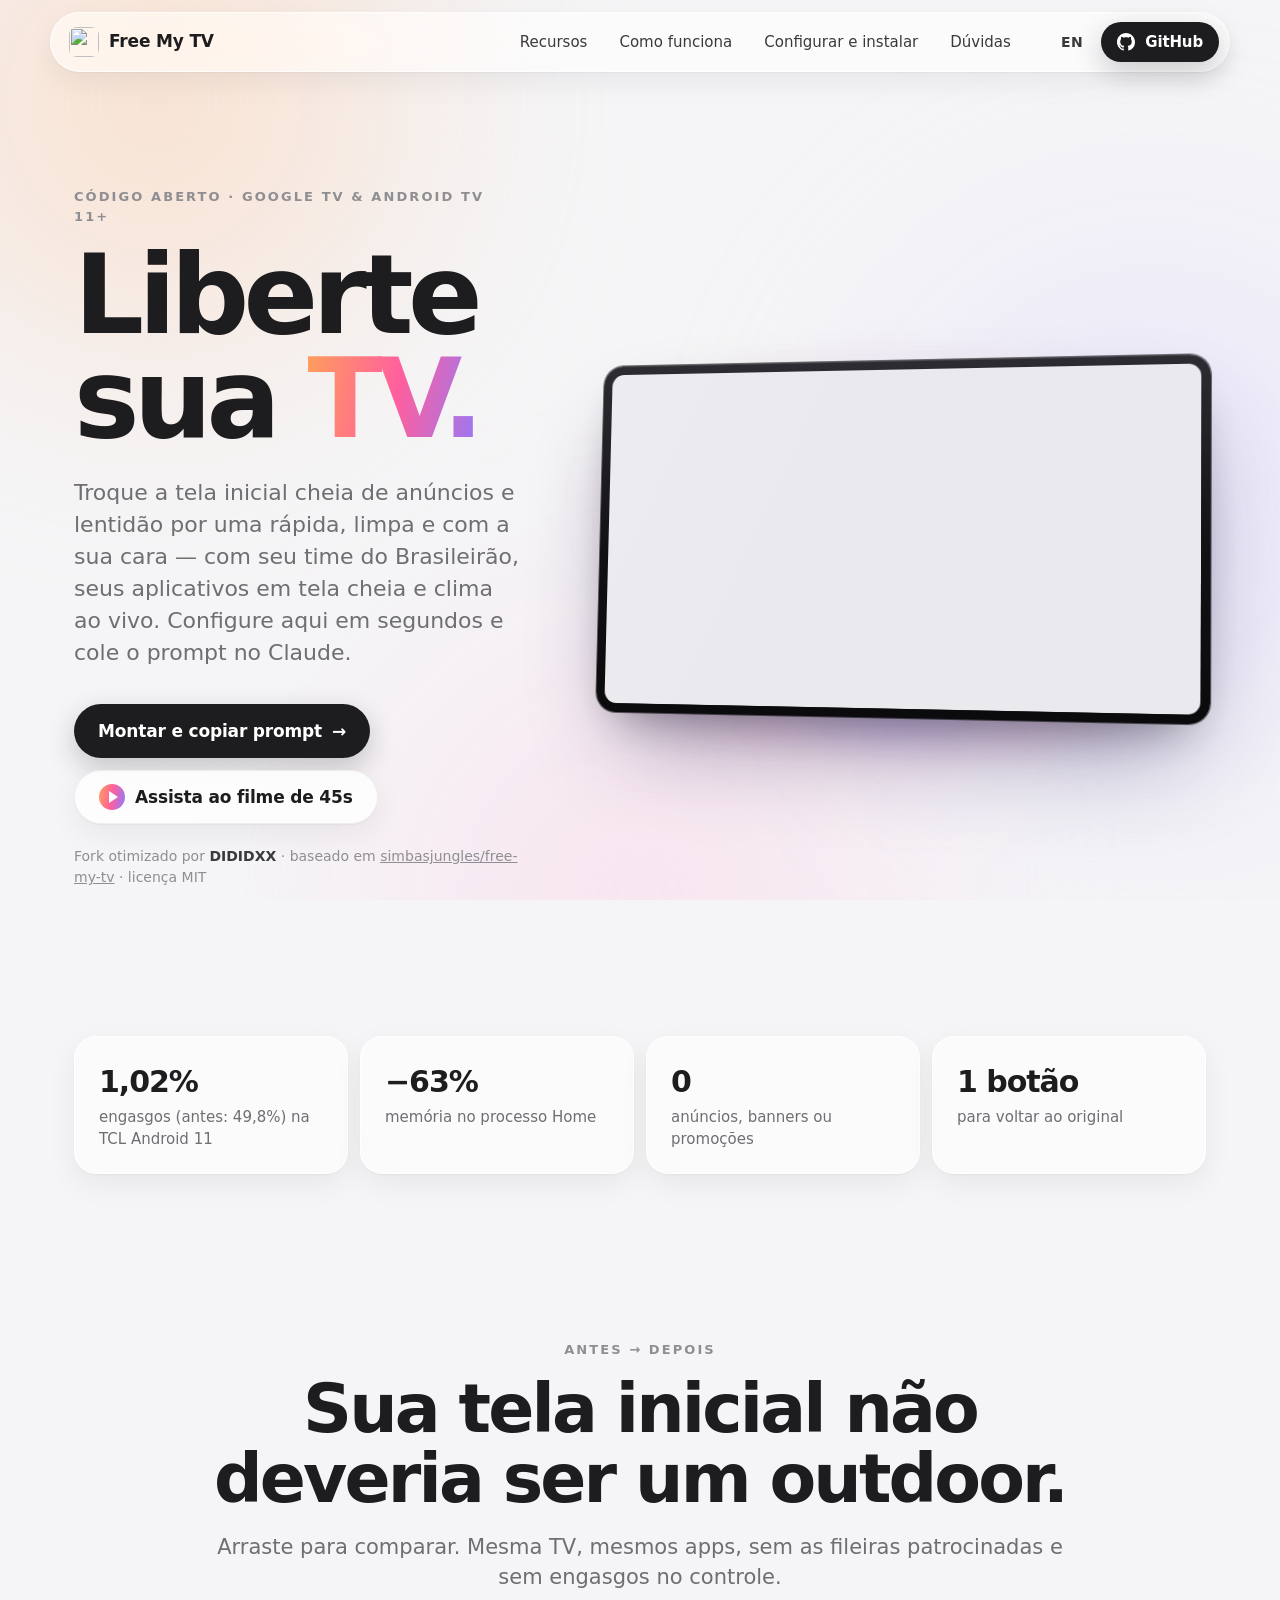
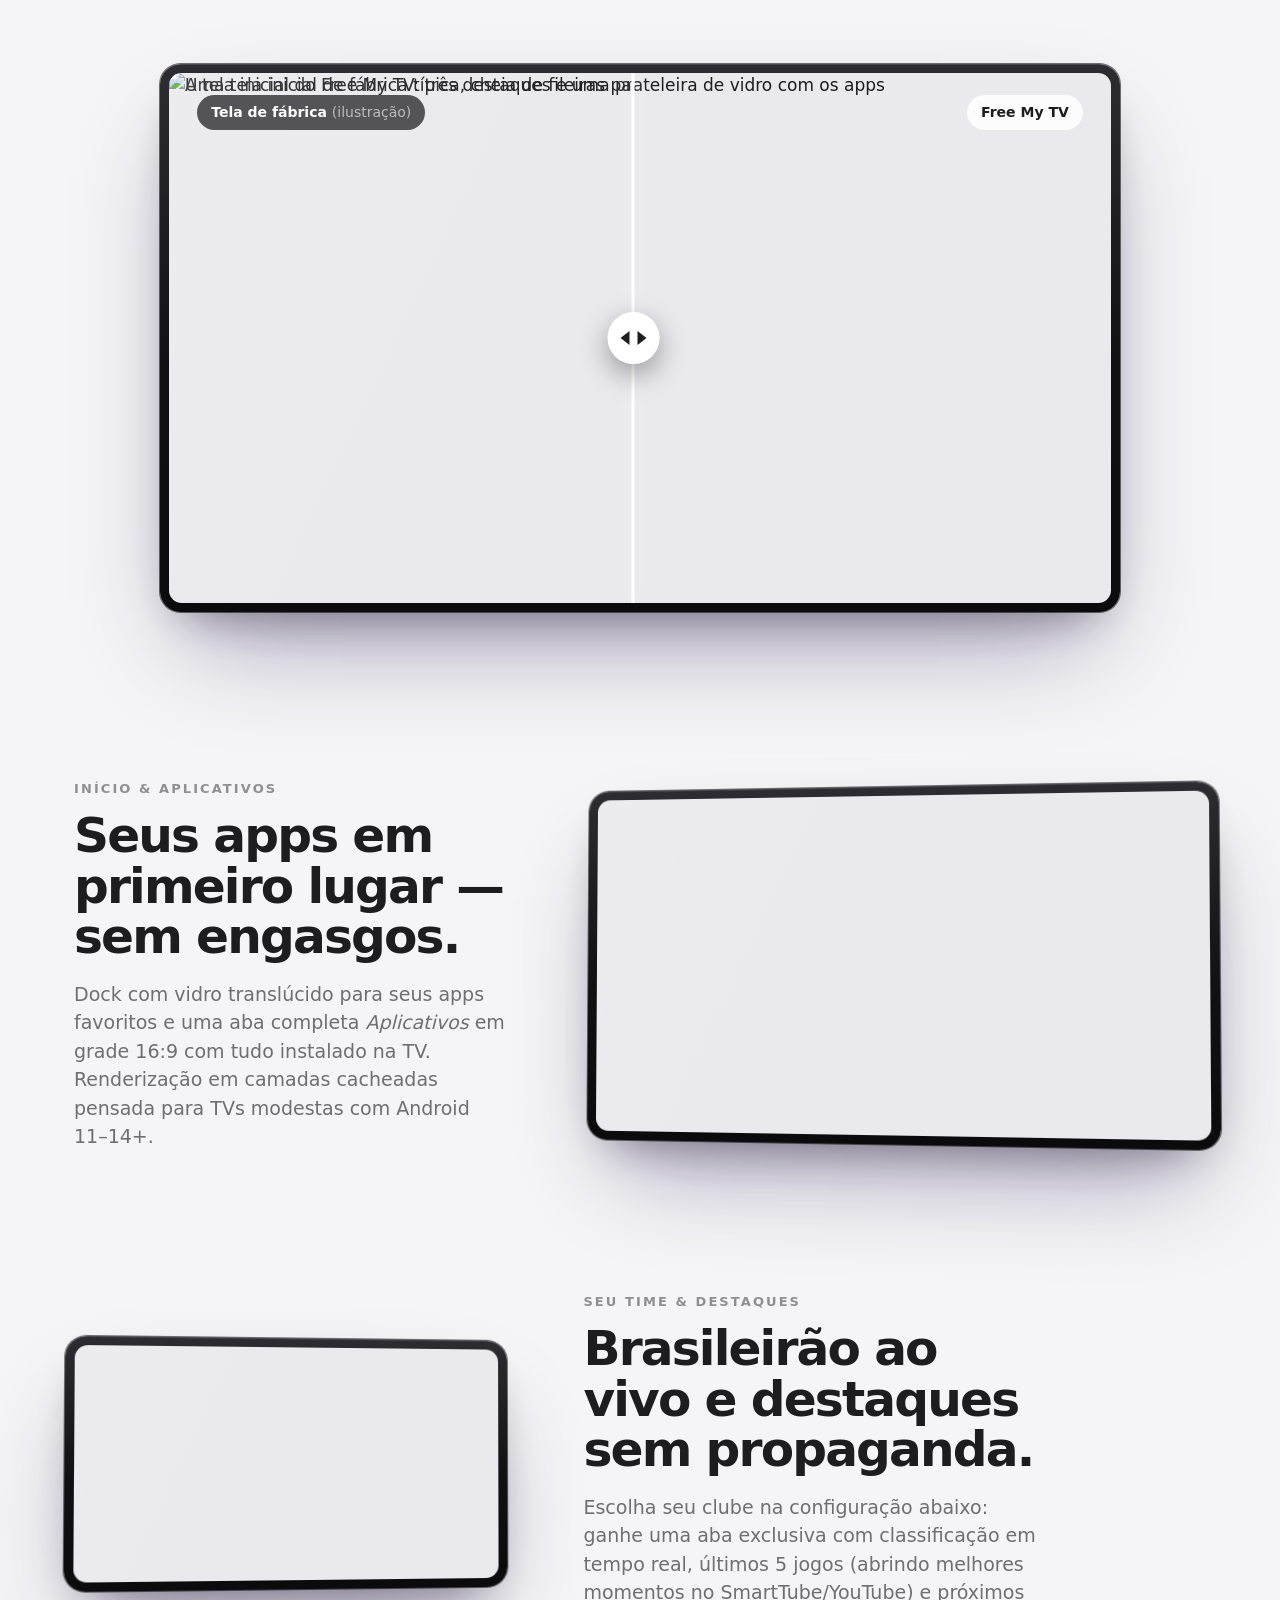
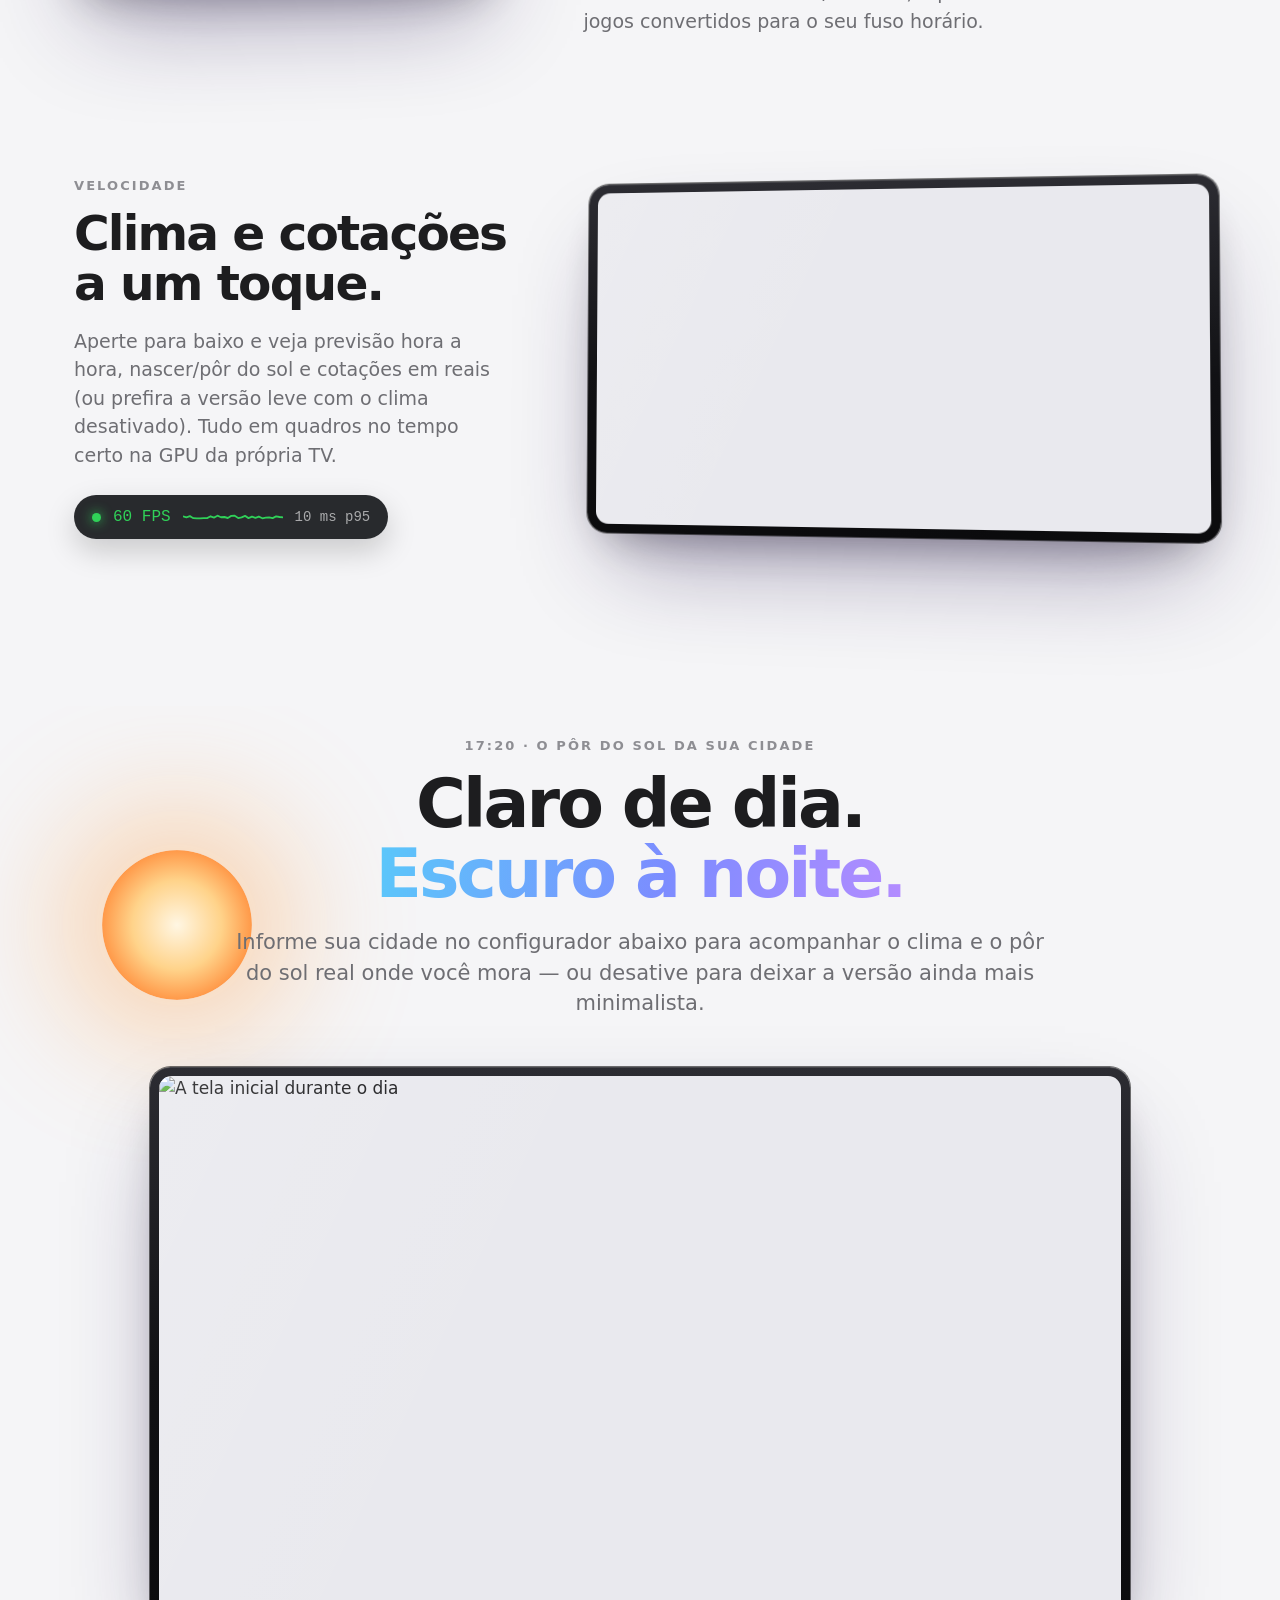
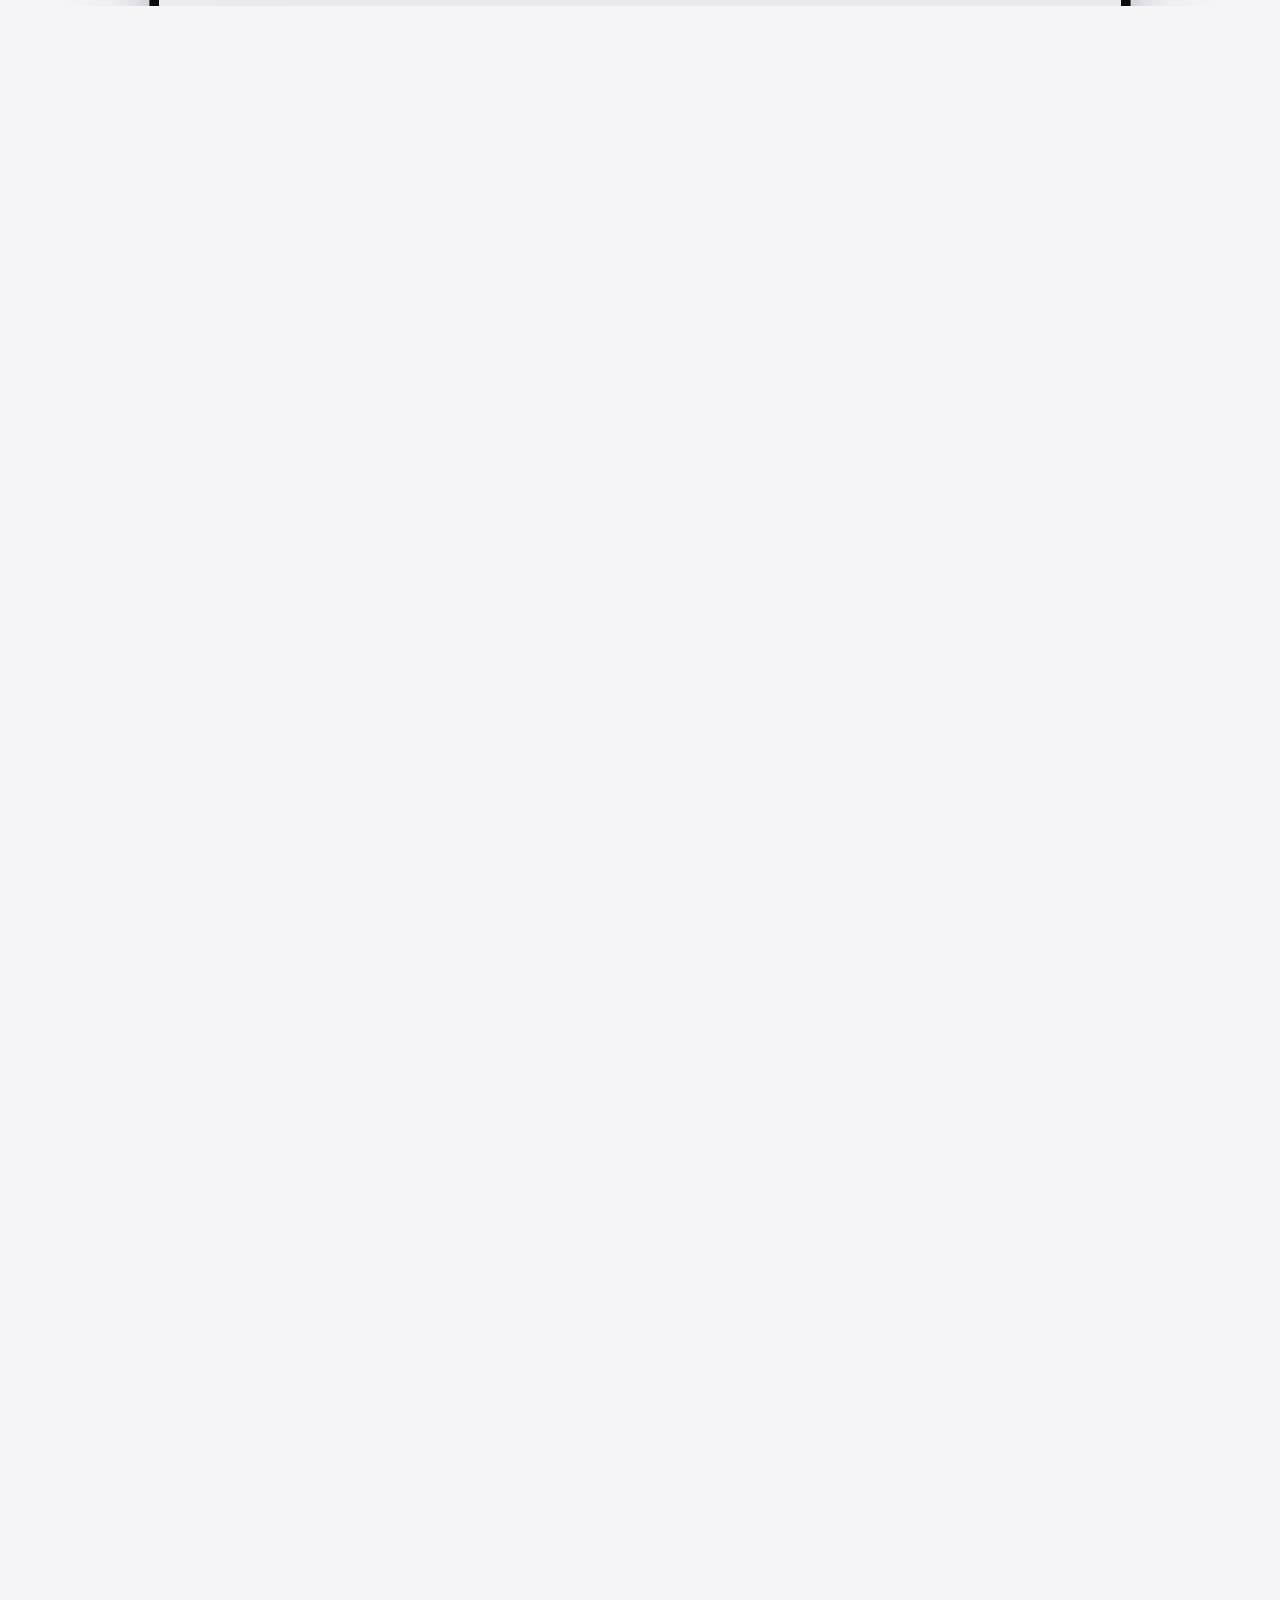
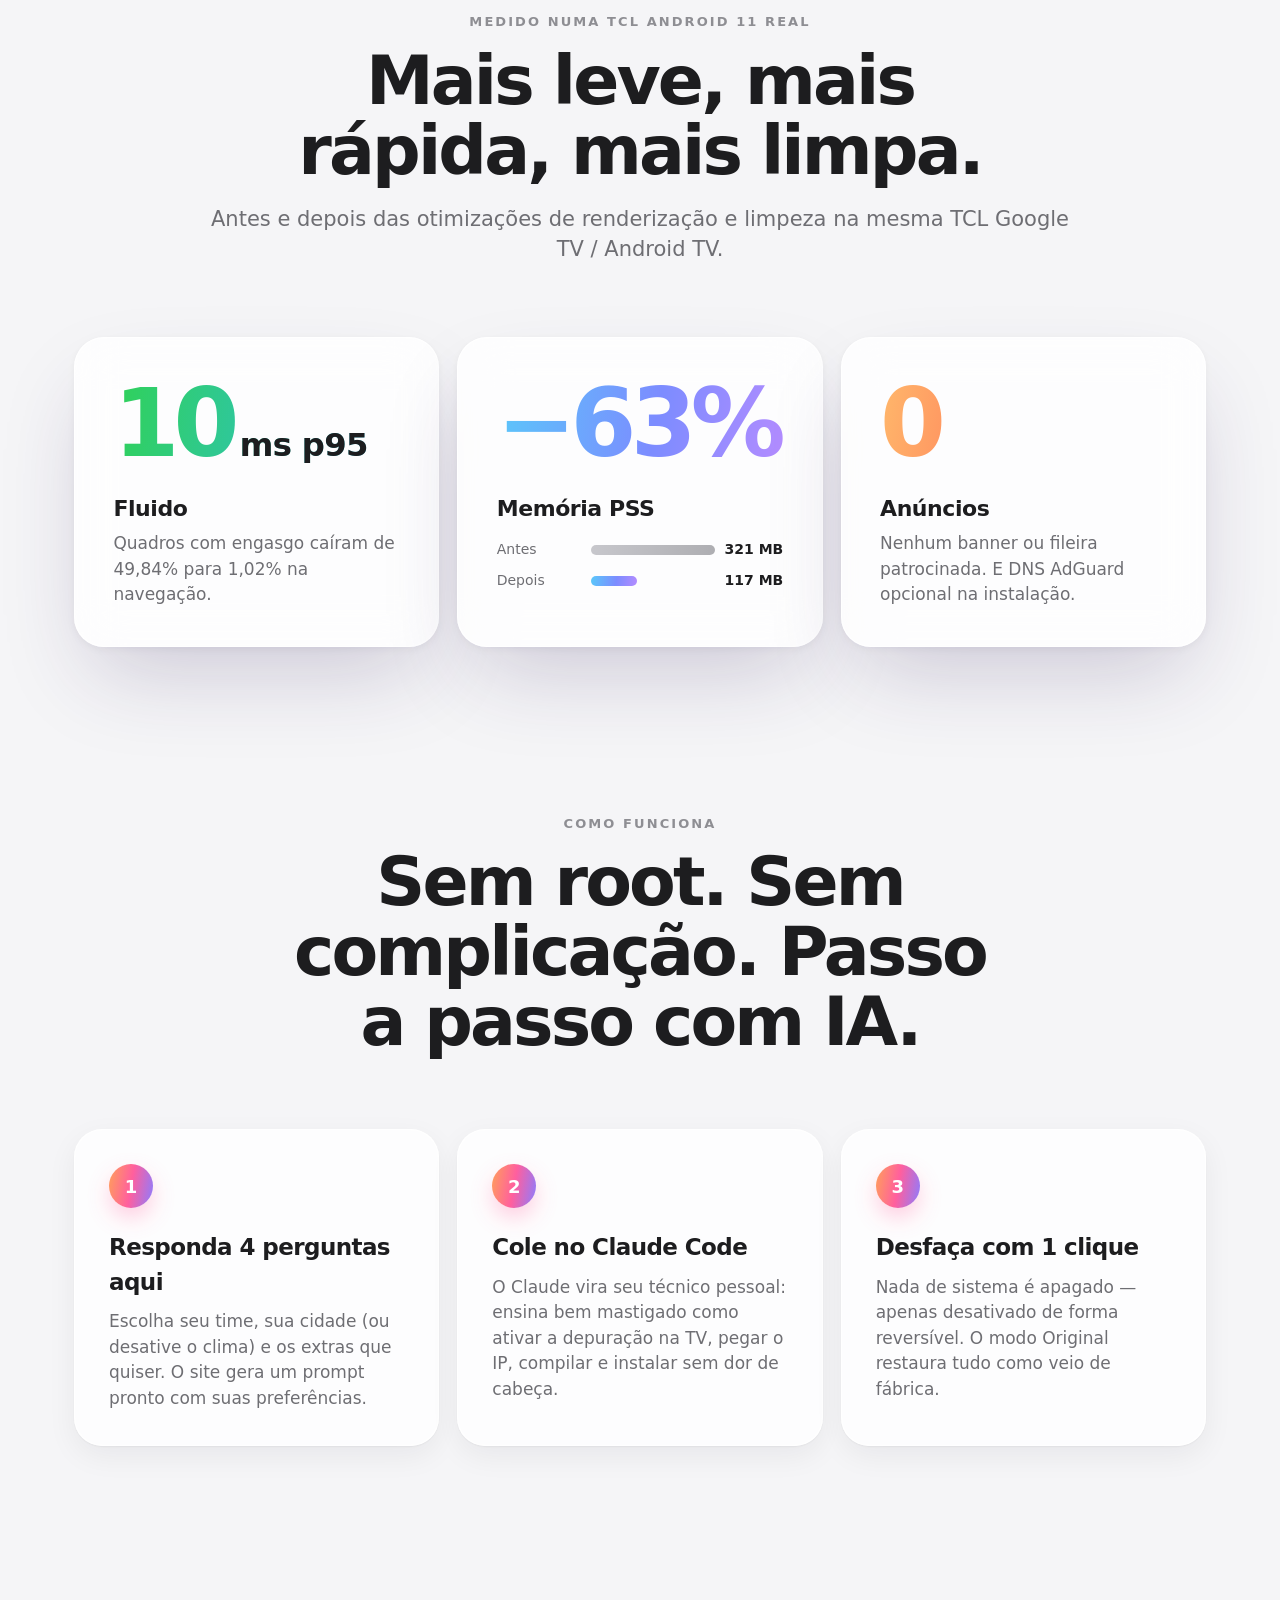
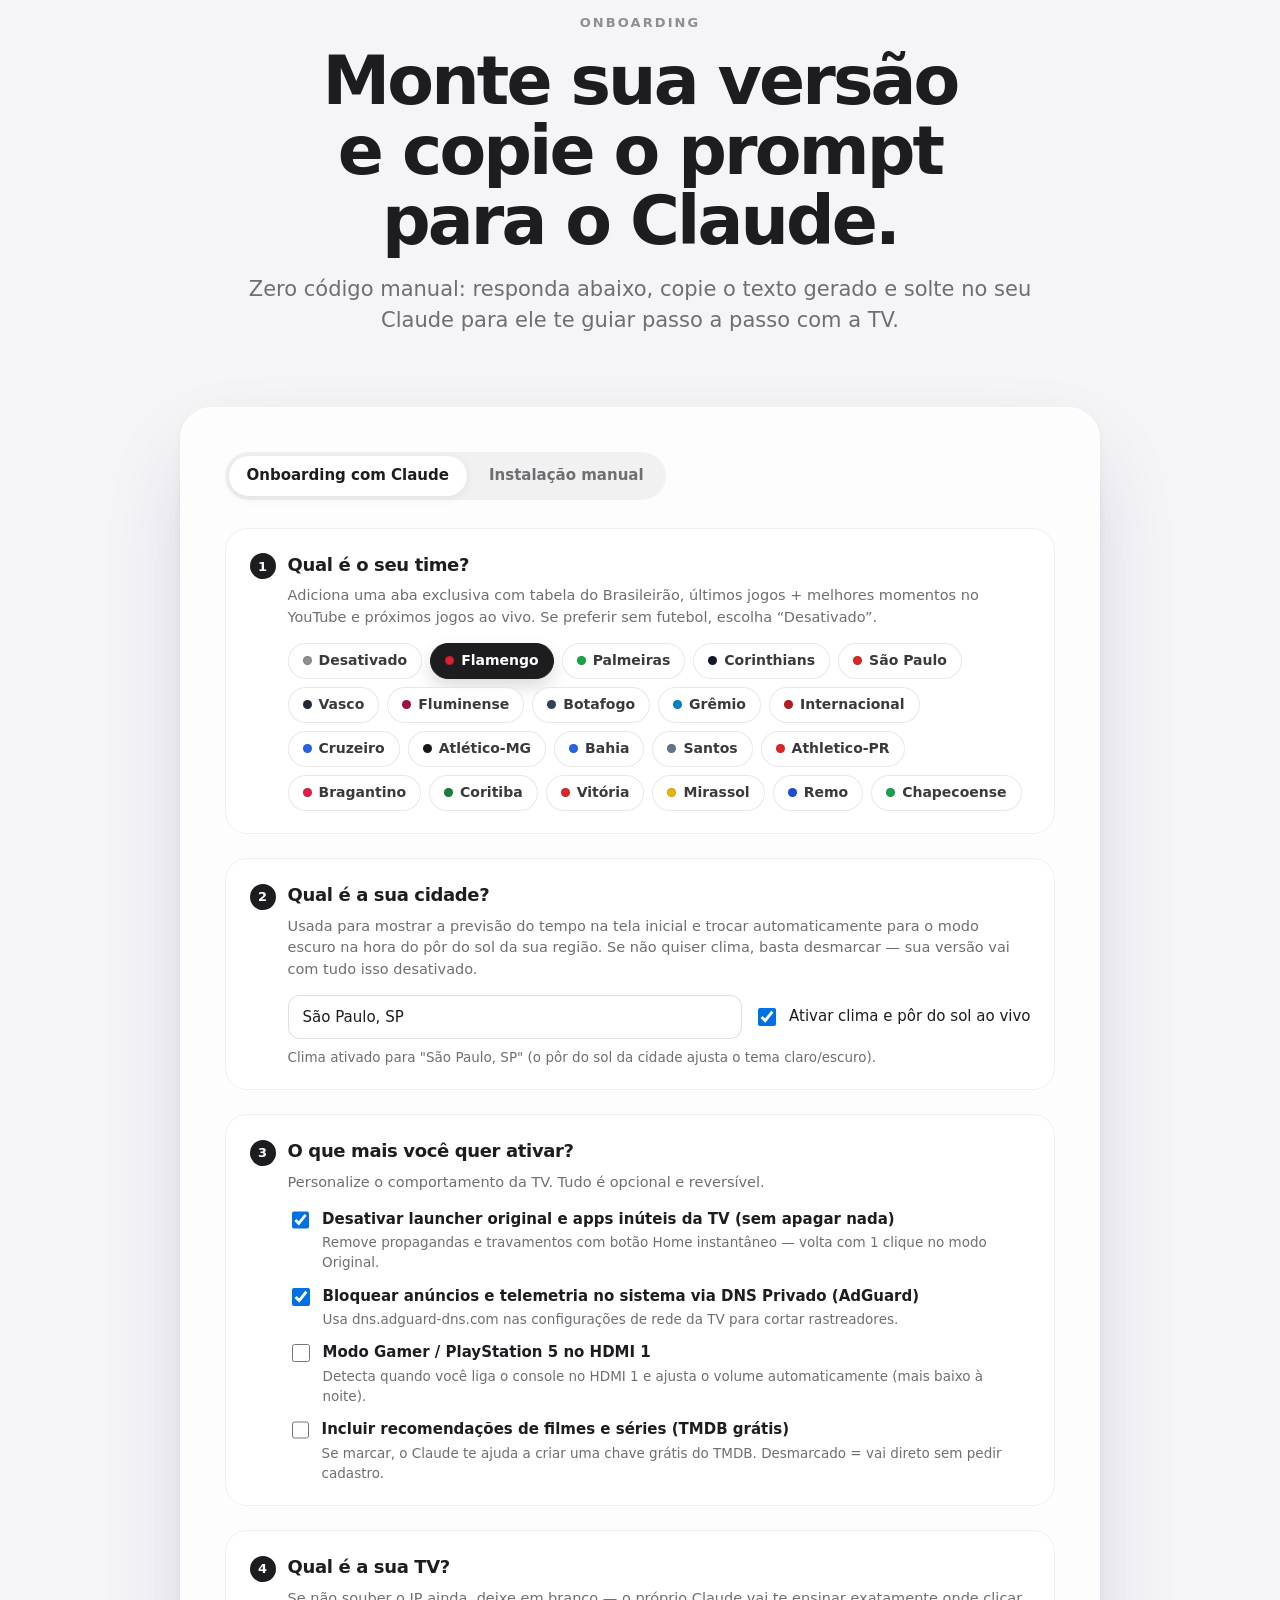
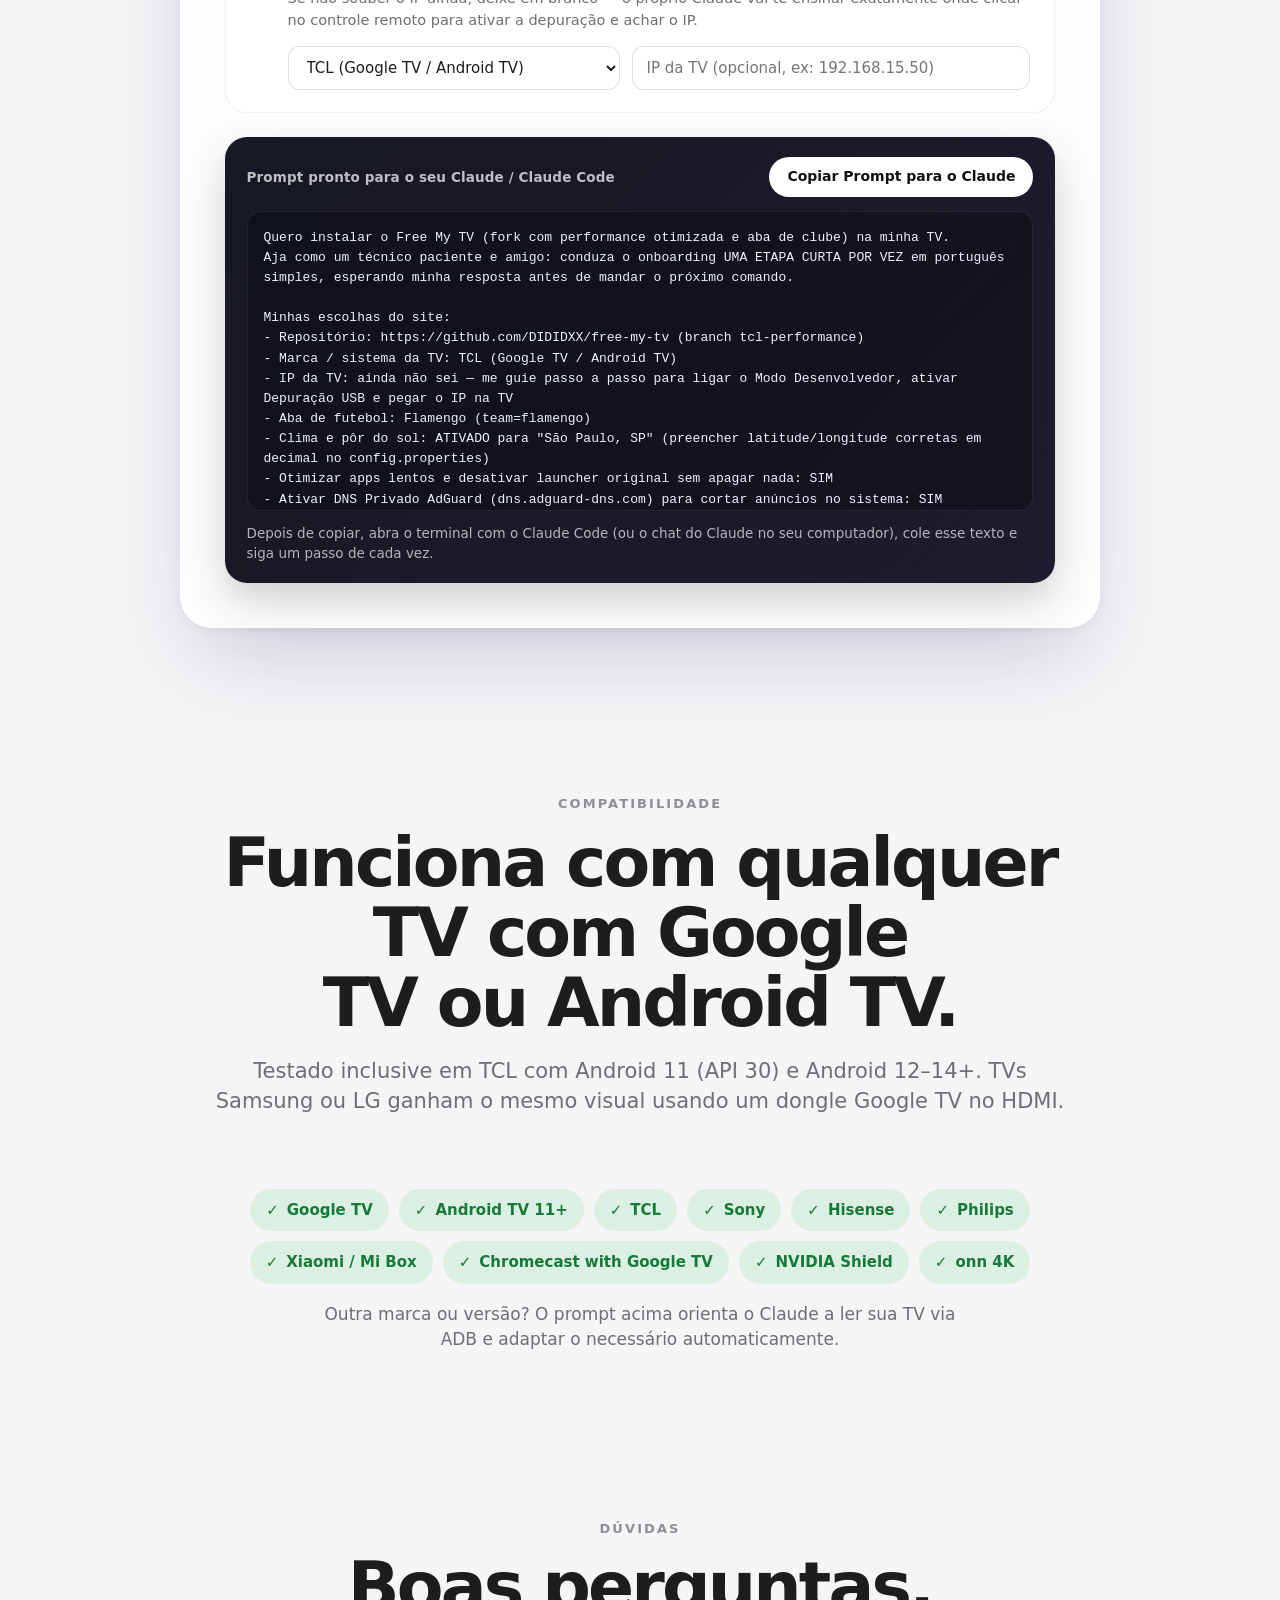
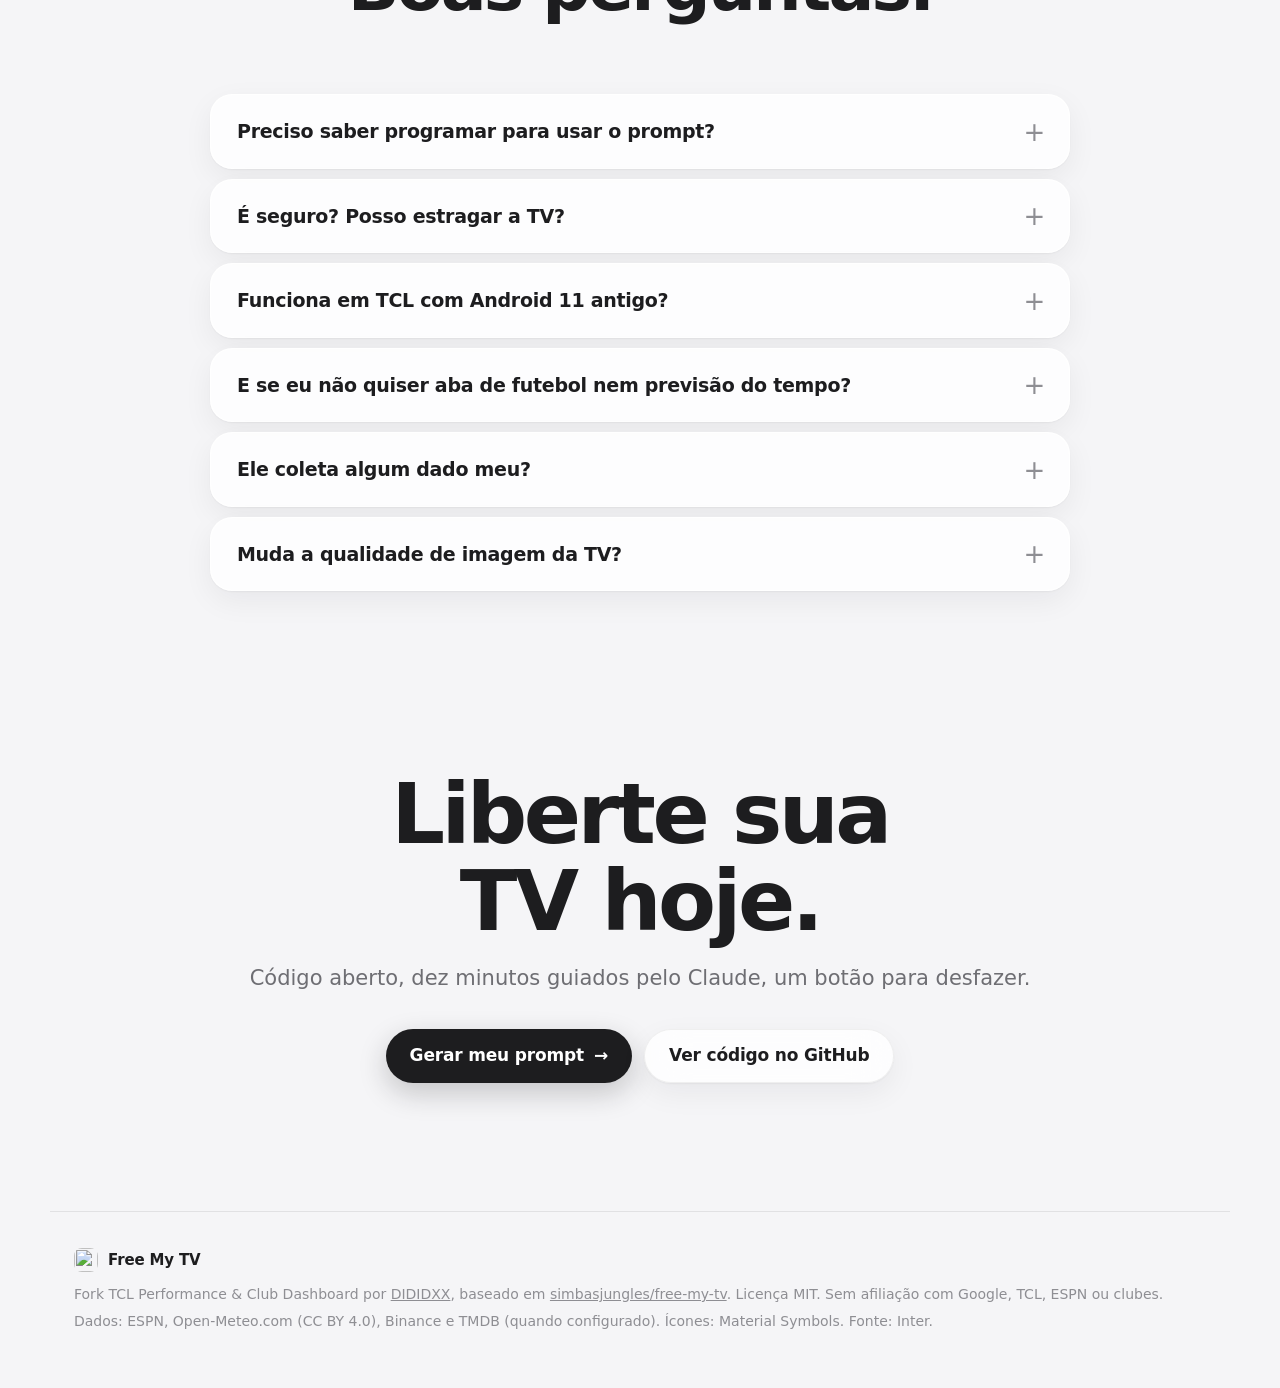
==== docs/pt/index.html @ 4348b733 "Fix sports schedule sync, generalize team & weather config, and add onboarding site + Pages workflow" ====
<!doctype html>
<html lang="pt-BR">
<head>
  <meta charset="utf-8">
  <meta name="viewport" content="width=device-width, initial-scale=1, viewport-fit=cover">
  <script>
    // Portuguese page: back to English only if the visitor picked it with the PT/EN switch.
    (function () {
      var lang;
      try { lang = localStorage.getItem("lang"); } catch (e) {}
      if (lang === "en") location.replace("../" + location.search + location.hash);
    })();
  </script>
  <title>Free My TV — uma tela inicial rápida e sem anúncios para sua Google TV</title>
  <meta name="description" content="Tela inicial de código aberto para Google TV e Android TV (Android 11–14+). Sem anúncios, a 60 fps, com aba do seu time, todos os apps e visual que acompanha o pôr do sol. Configure no site e deixe o Claude instalar passo a passo.">
  <link rel="canonical" href="https://dididxx.github.io/free-my-tv/pt/">
  <link rel="alternate" hreflang="en" href="https://dididxx.github.io/free-my-tv/">
  <link rel="alternate" hreflang="pt-BR" href="https://dididxx.github.io/free-my-tv/pt/">
  <link rel="alternate" hreflang="x-default" href="https://dididxx.github.io/free-my-tv/">
  <meta name="theme-color" content="#F5F5F7">
  <meta property="og:type" content="website">
  <meta property="og:locale" content="pt_BR">
  <meta property="og:locale:alternate" content="en_US">
  <meta property="og:url" content="https://dididxx.github.io/free-my-tv/pt/">
  <meta property="og:title" content="Free My TV">
  <meta property="og:description" content="Configure sua TV no site, copie o prompt pronto e deixe o Claude guiar a instalação passo a passo.">
  <meta property="og:image" content="https://dididxx.github.io/free-my-tv/assets/og-pt.jpg">
  <meta property="og:image:width" content="1200">
  <meta property="og:image:height" content="630">
  <meta name="twitter:card" content="summary_large_image">
  <meta name="twitter:title" content="Free My TV">
  <meta name="twitter:description" content="Tela inicial rápida e sem anúncios para Google TV e Android TV. Código aberto.">
  <meta name="twitter:image" content="https://dididxx.github.io/free-my-tv/assets/og-pt.jpg">
  <link rel="icon" type="image/png" href="../assets/favicon-64.png">
  <link rel="apple-touch-icon" href="../assets/apple-touch-icon.png">
  <link rel="preload" href="../assets/fonts/InterVariable.ttf" as="font" type="font/ttf" crossorigin>
  <link rel="stylesheet" href="../styles.css">
</head>
<body>
  <div class="sky" aria-hidden="true"><span class="blob b1"></span><span class="blob b2"></span><span class="blob b3"></span></div>

  <header class="nav" id="nav">
    <a class="brand" href="#top" aria-label="Free My TV, voltar ao topo">
      <img src="../assets/icon-512.png" alt="" width="30" height="30">
      <span>Free My TV</span>
    </a>
    <nav class="links" aria-label="Seções">
      <a href="#features">Recursos</a>
      <a href="#how">Como funciona</a>
      <a href="#install">Configurar e instalar</a>
      <a href="#faq">Dúvidas</a>
    </nav>
    <div class="nav-end">
      <a class="lang" href="../" hreflang="en" lang="en" data-lang="en" aria-label="Read in English">EN</a>
      <a class="btn btn-dark btn-sm" href="https://github.com/DIDIDXX/free-my-tv" rel="noopener">
      <svg class="gh" viewBox="0 0 16 16" aria-hidden="true"><path d="M8 0C3.58 0 0 3.58 0 8c0 3.54 2.29 6.53 5.47 7.59.4.07.55-.17.55-.38 0-.19-.01-.82-.01-1.49-2.01.37-2.53-.49-2.69-.94-.09-.23-.48-.94-.82-1.13-.28-.15-.68-.52-.01-.53.63-.01 1.08.58 1.23.82.72 1.21 1.87.87 2.33.66.07-.52.28-.87.51-1.07-1.78-.2-3.64-.89-3.64-3.95 0-.87.31-1.59.82-2.15-.08-.2-.36-1.02.08-2.12 0 0 .67-.21 2.2.82.64-.18 1.32-.27 2-.27.68 0 1.36.09 2 .27 1.53-1.04 2.2-.82 2.2-.82.44 1.1.16 1.92.08 2.12.51.56.82 1.27.82 2.15 0 3.07-1.87 3.75-3.65 3.95.29.25.54.73.54 1.48 0 1.07-.01 1.93-.01 2.2 0 .21.15.46.55.38A8.013 8.013 0 0016 8c0-4.42-3.58-8-8-8z"/></svg>
      <span>GitHub</span>
      </a>
    </div>
  </header>

  <main id="top">
    <!-- Hero -->
    <section class="hero">
      <div class="hero-copy">
        <p class="kicker" data-reveal>Código aberto · Google TV &amp; Android TV 11+</p>
        <h1 data-reveal>Liberte sua <span class="grad">TV.</span></h1>
        <p class="lede" data-reveal>Troque a tela inicial cheia de anúncios e lentidão por uma rápida, limpa e com a sua cara — com seu time do Brasileirão, seus aplicativos em tela cheia e clima ao vivo. Configure aqui em segundos e cole o prompt no Claude.</p>
        <div class="cta" data-reveal>
          <a class="btn btn-dark" href="#install">Montar e copiar prompt <span aria-hidden="true">→</span></a>
          <button class="btn btn-glass" type="button" data-film><span class="play" aria-hidden="true"></span>Assista ao filme de 45s</button>
        </div>
        <p class="built" data-reveal>Fork otimizado por <b>DIDIDXX</b> · baseado em <a href="https://github.com/simbasjungles/free-my-tv" rel="noopener">simbasjungles/free-my-tv</a> · licença MIT</p>
      </div>
      <div class="hero-stage" data-reveal>
        <div class="tv tilt" id="heroTv">
          <div class="screen">
            <video data-src="../assets/nav.mp4" poster="../assets/nav-poster.webp" muted loop playsinline preload="none" aria-label="A tela inicial do Free My TV, passando pelos apps"></video>
          </div>
        </div>
        <div class="floor" aria-hidden="true"></div>
      </div>
      <ul class="stats" data-reveal>
        <li><b>1,02%</b><span>engasgos (antes: 49,8%) na TCL Android 11</span></li>
        <li><b>−63%</b><span>memória no processo Home</span></li>
        <li><b>0</b><span>anúncios, banners ou promoções</span></li>
        <li><b>1 botão</b><span>para voltar ao original</span></li>
      </ul>
    </section>

    <!-- Before / after -->
    <section class="section compare" id="compare">
      <div class="head" data-reveal>
        <p class="kicker">Antes → depois</p>
        <h2>Sua tela inicial não deveria ser um outdoor.</h2>
        <p class="sub">Arraste para comparar. Mesma TV, mesmos apps, sem as fileiras patrocinadas e sem engasgos no controle.</p>
      </div>
      <div class="tv ba" id="ba" data-reveal tabindex="0" role="slider" aria-label="Compare a tela inicial de fábrica com o Free My TV" aria-valuemin="0" aria-valuemax="100" aria-valuenow="50">
        <div class="screen">
          <img class="after" src="../assets/home-day.webp" alt="A tela inicial do Free My TV: três destaques e uma prateleira de vidro com os apps" loading="lazy">
          <div class="before-wrap"><img class="before" src="../assets/before.webp" alt="Uma tela inicial de fábrica típica, cheia de fileiras patrocinadas (ilustração)" loading="lazy"></div>
          <span class="tag tag-l">Tela de fábrica <em>(ilustração)</em></span>
          <span class="tag tag-r">Free My TV</span>
          <div class="handle" aria-hidden="true"><span></span></div>
        </div>
      </div>
    </section>

    <!-- Features -->
    <section class="section features" id="features">
      <article class="feature" data-reveal>
        <div class="copy">
          <p class="kicker">Início &amp; Aplicativos</p>
          <h3>Seus apps em primeiro lugar — sem engasgos.</h3>
          <p>Dock com vidro translúcido para seus apps favoritos e uma aba completa <em>Aplicativos</em> em grade 16:9 com tudo instalado na TV. Renderização em camadas cacheadas pensada para TVs modestas com Android 11–14+.</p>
        </div>
        <div class="tv"><div class="screen"><video data-src="../assets/nav.mp4" poster="../assets/nav-poster.webp" muted loop playsinline preload="none" aria-label="Navegando pela prateleira de apps"></video></div></div>
      </article>

      <article class="feature flip" data-reveal>
        <div class="copy">
          <p class="kicker">Seu Time &amp; Destaques</p>
          <h3>Brasileirão ao vivo e destaques sem propaganda.</h3>
          <p>Escolha seu clube na configuração abaixo: ganhe uma aba exclusiva com classificação em tempo real, últimos 5 jogos (abrindo melhores momentos no SmartTube/YouTube) e próximos jogos convertidos para o seu fuso horário.</p>
        </div>
        <div class="tv"><div class="screen"><video data-src="../assets/tabs.mp4" poster="../assets/tabs-poster.webp" muted loop playsinline preload="none" aria-label="Trocando entre as abas da tela inicial"></video></div></div>
      </article>

      <article class="feature" data-reveal>
        <div class="copy">
          <p class="kicker">Velocidade</p>
          <h3>Clima e cotações a um toque.</h3>
          <p>Aperte para baixo e veja previsão hora a hora, nascer/pôr do sol e cotações em reais (ou prefira a versão leve com o clima desativado). Tudo em quadros no tempo certo na GPU da própria TV.</p>
          <div class="hud" aria-hidden="true"><i></i><b>60 FPS</b><svg viewBox="0 0 120 24" preserveAspectRatio="none"><polyline id="spark" fill="none" points=""/></svg><span>10 ms p95</span></div>
        </div>
        <div class="tv"><div class="screen"><video data-src="../assets/drawer.mp4" poster="../assets/drawer-poster.webp" muted loop playsinline preload="none" aria-label="A gaveta com o clima e as cotações de cripto abrindo"></video></div></div>
      </article>
    </section>

    <!-- Sunset: scroll to go from day to night -->
    <section class="sunset" id="sunset" aria-label="Claro de dia, escuro à noite">
      <div class="sticky">
        <div class="stars" aria-hidden="true"></div>
        <div class="sun" aria-hidden="true"></div>
        <div class="moon" aria-hidden="true"></div>
        <div class="head">
          <p class="kicker"><span class="clock" id="sunClock">17:20</span> · o pôr do sol da sua cidade</p>
          <h2><span class="w-day">Claro de dia.</span> <span class="w-night">Escuro à noite.</span></h2>
          <p class="sub">Informe sua cidade no configurador abaixo para acompanhar o clima e o pôr do sol real onde você mora — ou desative para deixar a versão ainda mais minimalista.</p>
        </div>
        <div class="tv"><div class="screen">
          <img src="../assets/day.webp" alt="A tela inicial durante o dia" loading="lazy">
          <img class="night" src="../assets/night.webp" alt="A mesma tela inicial à noite" loading="lazy">
        </div></div>
      </div>
    </section>

    <!-- Numbers -->
    <section class="section numbers" id="numbers">
      <div class="head" data-reveal>
        <p class="kicker">Medido numa TCL Android 11 real</p>
        <h2>Mais leve, mais rápida, mais limpa.</h2>
        <p class="sub">Antes e depois das otimizações de renderização e limpeza na mesma TCL Google TV / Android TV.</p>
      </div>
      <div class="cards">
        <div class="card" data-reveal><b class="big grad-mint"><span data-count="10">0</span><small>ms p95</small></b><h4>Fluido</h4><p>Quadros com engasgo caíram de 49,84% para 1,02% na navegação.</p></div>
        <div class="card" data-reveal><b class="big grad-sky">−<span data-count="63">0</span>%</b><h4>Memória PSS</h4>
          <div class="bars"><div><span>Antes</span><i style="--w:100%"></i><em>321 MB</em></div><div><span>Depois</span><i style="--w:37%"></i><em>117 MB</em></div></div>
        </div>
        <div class="card" data-reveal><b class="big grad-sun">0</b><h4>Anúncios</h4><p>Nenhum banner ou fileira patrocinada. E DNS AdGuard opcional na instalação.</p></div>
      </div>
    </section>

    <!-- How it works -->
    <section class="section how" id="how">
      <div class="head" data-reveal>
        <p class="kicker">Como funciona</p>
        <h2>Sem root. Sem complicação. Passo a passo com IA.</h2>
      </div>
      <ol class="steps">
        <li class="step" data-reveal>
          <span class="num">1</span>
          <h4>Responda 4 perguntas aqui</h4>
          <p>Escolha seu time, sua cidade (ou desative o clima) e os extras que quiser. O site gera um prompt pronto com suas preferências.</p>
        </li>
        <li class="step" data-reveal>
          <span class="num">2</span>
          <h4>Cole no Claude Code</h4>
          <p>O Claude vira seu técnico pessoal: ensina bem mastigado como ativar a depuração na TV, pegar o IP, compilar e instalar sem dor de cabeça.</p>
        </li>
        <li class="step" data-reveal>
          <span class="num">3</span>
          <h4>Desfaça com 1 clique</h4>
          <p>Nada de sistema é apagado — apenas desativado de forma reversível. O modo Original restaura tudo como veio de fábrica.</p>
        </li>
      </ol>
    </section>

    <!-- Install / Interactive Onboarding Generator -->
    <section class="section install" id="install">
      <div class="head" data-reveal>
        <p class="kicker">Onboarding</p>
        <h2>Monte sua versão e copie o prompt para o Claude.</h2>
        <p class="sub">Zero código manual: responda abaixo, copie o texto gerado e solte no seu Claude para ele te guiar passo a passo com a TV.</p>
      </div>
      <div class="panel" data-reveal>
        <div class="tabs" role="tablist" aria-label="Forma de instalar">
          <button role="tab" aria-selected="true" aria-controls="tab-claude" id="t-claude">Onboarding com Claude</button>
          <button role="tab" aria-selected="false" aria-controls="tab-manual" id="t-manual">Instalação manual</button>
        </div>

        <div class="tabpanel" id="tab-claude" role="tabpanel" aria-labelledby="t-claude">
          <div class="wizard" id="onboardingWizard">
            <!-- 1. Club -->
            <div class="w-step">
              <div class="w-head"><span class="w-badge">1</span><h4>Qual é o seu time?</h4></div>
              <p class="w-desc">Adiciona uma aba exclusiva com tabela do Brasileirão, últimos jogos + melhores momentos no YouTube e próximos jogos ao vivo. Se preferir sem futebol, escolha “Desativado”.</p>
              <div class="w-clubs" role="group" aria-label="Escolha seu time">
                <button class="club-pill" type="button" data-club="none" data-name="Desativado" aria-pressed="false"><span class="club-dot" style="--dot:#8e8e93"></span>Desativado</button>
                <button class="club-pill" type="button" data-club="flamengo" data-name="Flamengo" aria-pressed="true"><span class="club-dot" style="--dot:#d92332"></span>Flamengo</button>
                <button class="club-pill" type="button" data-club="palmeiras" data-name="Palmeiras" aria-pressed="false"><span class="club-dot" style="--dot:#16a34a"></span>Palmeiras</button>
                <button class="club-pill" type="button" data-club="corinthians" data-name="Corinthians" aria-pressed="false"><span class="club-dot" style="--dot:#111827"></span>Corinthians</button>
                <button class="club-pill" type="button" data-club="sao-paulo" data-name="São Paulo" aria-pressed="false"><span class="club-dot" style="--dot:#dc2626"></span>São Paulo</button>
                <button class="club-pill" type="button" data-club="vasco" data-name="Vasco" aria-pressed="false"><span class="club-dot" style="--dot:#1f2937"></span>Vasco</button>
                <button class="club-pill" type="button" data-club="fluminense" data-name="Fluminense" aria-pressed="false"><span class="club-dot" style="--dot:#9f1239"></span>Fluminense</button>
                <button class="club-pill" type="button" data-club="botafogo" data-name="Botafogo" aria-pressed="false"><span class="club-dot" style="--dot:#334155"></span>Botafogo</button>
                <button class="club-pill" type="button" data-club="gremio" data-name="Grêmio" aria-pressed="false"><span class="club-dot" style="--dot:#0284c7"></span>Grêmio</button>
                <button class="club-pill" type="button" data-club="internacional" data-name="Internacional" aria-pressed="false"><span class="club-dot" style="--dot:#b91c1c"></span>Internacional</button>
                <button class="club-pill" type="button" data-club="cruzeiro" data-name="Cruzeiro" aria-pressed="false"><span class="club-dot" style="--dot:#2563eb"></span>Cruzeiro</button>
                <button class="club-pill" type="button" data-club="atletico-mg" data-name="Atlético-MG" aria-pressed="false"><span class="club-dot" style="--dot:#18181b"></span>Atlético-MG</button>
                <button class="club-pill" type="button" data-club="bahia" data-name="Bahia" aria-pressed="false"><span class="club-dot" style="--dot:#2563eb"></span>Bahia</button>
                <button class="club-pill" type="button" data-club="santos" data-name="Santos" aria-pressed="false"><span class="club-dot" style="--dot:#64748b"></span>Santos</button>
                <button class="club-pill" type="button" data-club="athletico-pr" data-name="Athletico-PR" aria-pressed="false"><span class="club-dot" style="--dot:#dc2626"></span>Athletico-PR</button>
                <button class="club-pill" type="button" data-club="bragantino" data-name="Bragantino" aria-pressed="false"><span class="club-dot" style="--dot:#e11d48"></span>Bragantino</button>
                <button class="club-pill" type="button" data-club="coritiba" data-name="Coritiba" aria-pressed="false"><span class="club-dot" style="--dot:#15803d"></span>Coritiba</button>
                <button class="club-pill" type="button" data-club="vitoria" data-name="Vitória" aria-pressed="false"><span class="club-dot" style="--dot:#dc2626"></span>Vitória</button>
                <button class="club-pill" type="button" data-club="mirassol" data-name="Mirassol" aria-pressed="false"><span class="club-dot" style="--dot:#eab308"></span>Mirassol</button>
                <button class="club-pill" type="button" data-club="remo" data-name="Remo" aria-pressed="false"><span class="club-dot" style="--dot:#1d4ed8"></span>Remo</button>
                <button class="club-pill" type="button" data-club="chapecoense" data-name="Chapecoense" aria-pressed="false"><span class="club-dot" style="--dot:#16a34a"></span>Chapecoense</button>
              </div>
            </div>

            <!-- 2. City & Weather -->
            <div class="w-step">
              <div class="w-head"><span class="w-badge">2</span><h4>Qual é a sua cidade?</h4></div>
              <p class="w-desc">Usada para mostrar a previsão do tempo na tela inicial e trocar automaticamente para o modo escuro na hora do pôr do sol da sua região. Se não quiser clima, basta desmarcar — sua versão vai com tudo isso desativado.</p>
              <div class="w-row">
                <input class="w-input" id="wizCity" type="text" placeholder="Ex: São Paulo, SP" value="São Paulo, SP" aria-label="Sua cidade">
                <label class="w-check">
                  <input id="wizWeather" type="checkbox" checked>
                  <span>Ativar clima e pôr do sol ao vivo</span>
                </label>
              </div>
              <p class="w-status" id="wizWeatherStatus"></p>
            </div>

            <!-- 3. Extras -->
            <div class="w-step">
              <div class="w-head"><span class="w-badge">3</span><h4>O que mais você quer ativar?</h4></div>
              <p class="w-desc">Personalize o comportamento da TV. Tudo é opcional e reversível.</p>
              <div class="w-checks">
                <label class="w-check">
                  <input id="wizDebloat" type="checkbox" checked>
                  <span><b>Desativar launcher original e apps inúteis da TV (sem apagar nada)</b><small>Remove propagandas e travamentos com botão Home instantâneo — volta com 1 clique no modo Original.</small></span>
                </label>
                <label class="w-check">
                  <input id="wizAdguard" type="checkbox" checked>
                  <span><b>Bloquear anúncios e telemetria no sistema via DNS Privado (AdGuard)</b><small>Usa dns.adguard-dns.com nas configurações de rede da TV para cortar rastreadores.</small></span>
                </label>
                <label class="w-check">
                  <input id="wizPs5" type="checkbox">
                  <span><b>Modo Gamer / PlayStation 5 no HDMI 1</b><small>Detecta quando você liga o console no HDMI 1 e ajusta o volume automaticamente (mais baixo à noite).</small></span>
                </label>
                <label class="w-check">
                  <input id="wizTmdb" type="checkbox">
                  <span><b>Incluir recomendações de filmes e séries (TMDB grátis)</b><small>Se marcar, o Claude te ajuda a criar uma chave grátis do TMDB. Desmarcado = vai direto sem pedir cadastro.</small></span>
                </label>
              </div>
            </div>

            <!-- 4. TV Brand & Optional IP -->
            <div class="w-step">
              <div class="w-head"><span class="w-badge">4</span><h4>Qual é a sua TV?</h4></div>
              <p class="w-desc">Se não souber o IP ainda, deixe em branco — o próprio Claude vai te ensinar exatamente onde clicar no controle remoto para ativar a depuração e achar o IP.</p>
              <div class="w-row">
                <select class="w-select" id="wizBrand" aria-label="Marca da TV">
                  <option value="TCL (Google TV / Android TV)">TCL (Google TV / Android TV)</option>
                  <option value="Outra Google TV / Android TV (Sony, Hisense, Philips, Xiaomi, Chromecast)">Outra Google TV / Android TV</option>
                  <option value="Detectar automaticamente via ADB">Não sei — detectar automaticamente</option>
                </select>
                <input class="w-input" id="wizIp" type="text" placeholder="IP da TV (opcional, ex: 192.168.15.50)" aria-label="IP da TV opcional">
              </div>
            </div>

            <!-- Generated Prompt -->
            <div class="prompt-card">
              <div class="prompt-bar">
                <span>Prompt pronto para o seu Claude / Claude Code</span>
                <button class="prompt-copy" id="wizCopyPrompt" type="button">Copiar Prompt para o Claude</button>
              </div>
              <pre class="prompt-pre" id="wizPrompt"></pre>
              <p class="prompt-hint">Depois de copiar, abra o terminal com o Claude Code (ou o chat do Claude no seu computador), cole esse texto e siga um passo de cada vez.</p>
            </div>
          </div>
        </div>

        <div class="tabpanel" id="tab-manual" role="tabpanel" aria-labelledby="t-manual" hidden>
          <ol class="howto">
            <li><b>Na TV:</b> Configurações → Sistema → Sobre → aperte 7 vezes em <em>Build / Versão</em>. De volta em Sistema, abra <em>Opções do desenvolvedor</em> e ative a <em>Depuração USB</em>. Anote o IP em Rede e Internet.</li>
            <li><b>Ferramentas no Mac:</b>
              <div class="code"><code>brew install --cask temurin@17 android-commandlinetools android-platform-tools &amp;&amp; sdkmanager "build-tools;34.0.0" "platforms;android-34"</code><button class="copy-btn" type="button" aria-label="Copiar comando">Copiar</button></div>
            </li>
            <li><b>Clonar e configurar:</b> copie <em>config.example.properties</em> para <em>config.properties</em> e escolha <em>team=</em>, <em>city=</em>, <em>weather_enabled=</em> e <em>ps5_hdmi_volume=</em>.
              <div class="code"><code>git clone -b tcl-performance https://github.com/DIDIDXX/free-my-tv &amp;&amp; cd free-my-tv &amp;&amp; cp config.example.properties config.properties &amp;&amp; bash build.sh</code><button class="copy-btn" type="button" aria-label="Copiar comando">Copiar</button></div>
            </li>
            <li><b>Instalar na TV:</b>
              <div class="code"><code>adb connect 192.168.15.50:5555 &amp;&amp; adb install -r FreeMyTV.apk</code><button class="copy-btn" type="button" aria-label="Copiar comando">Copiar</button></div>
            </li>
            <li><b>Na TV:</b> abra <em>Free My TV</em> → <em>Início</em> → <em>Free My TV</em> e aceite o aviso de depuração (<em>Sempre permitir</em>).</li>
          </ol>
        </div>
      </div>
    </section>

    <!-- Compatibility -->
    <section class="section compat" id="compat">
      <div class="head" data-reveal>
        <p class="kicker">Compatibilidade</p>
        <h2>Funciona com qualquer TV com Google TV ou Android TV.</h2>
        <p class="sub">Testado inclusive em TCL com Android 11 (API 30) e Android 12–14+. TVs Samsung ou LG ganham o mesmo visual usando um dongle Google TV no HDMI.</p>
      </div>
      <div class="chips" data-reveal>
        <span class="chip ok">Google TV</span><span class="chip ok">Android TV 11+</span><span class="chip ok">TCL</span><span class="chip ok">Sony</span>
        <span class="chip ok">Hisense</span><span class="chip ok">Philips</span><span class="chip ok">Xiaomi / Mi Box</span><span class="chip ok">Chromecast with Google TV</span>
        <span class="chip ok">NVIDIA Shield</span><span class="chip ok">onn 4K</span>
      </div>
      <p class="note" data-reveal>Outra marca ou versão? O prompt acima orienta o Claude a ler sua TV via ADB e adaptar o necessário automaticamente.</p>
    </section>

    <!-- FAQ -->
    <section class="section faq" id="faq">
      <div class="head" data-reveal>
        <p class="kicker">Dúvidas</p>
        <h2>Boas perguntas.</h2>
      </div>
      <div class="qs" data-reveal>
        <details><summary>Preciso saber programar para usar o prompt?</summary><p>Não. Justamente por isso existe o configurador acima: você escolhe seu time, cidade e preferências com cliques, copia o prompt e cola no Claude. Ele pergunta tudo uma coisinha de cada vez ("pegue o controle, vá em Configurações...").</p></details>
        <details><summary>É seguro? Posso estragar a TV?</summary><p>Ele usa apenas comandos oficiais de desenvolvedor do Android (sem root, sem apagar aplicativos). Se você quiser desfazer, o botão <em>Original</em> devolve exatamente a tela de fábrica e todos os apps. Se a tela nova falhar 3 vezes seguidas em 5 minutos, o Watchdog volta ao original sozinho.</p></details>
        <details><summary>Funciona em TCL com Android 11 antigo?</summary><p>Sim — esse fork nasceu exatamente otimizando uma TCL Android 11. O app reduz drasticamente o trabalho da GPU e usa uma ponte leve para o botão Home funcionar instantaneamente sem piscar a tela antiga.</p></details>
        <details><summary>E se eu não quiser aba de futebol nem previsão do tempo?</summary><p>Basta escolher <em>Desativado</em> no time e desmarcar o clima no formulário acima. A barra superior fica só com Explorar, Aplicativos e Séries, e o app não faz nenhuma requisição de clima.</p></details>
        <details><summary>Ele coleta algum dado meu?</summary><p>Não. Sem conta, sem analytics, sem servidor próprio. A TV fala direto apenas com ESPN (se você ativar um time), Open-Meteo (se ativar o clima), Binance (cotações) e TMDB (se colocar sua própria chave).</p></details>
        <details><summary>Muda a qualidade de imagem da TV?</summary><p>Não. Ajustes de imagem, HDR, som e apps de vídeo rodam normalmente no hardware da TV.</p></details>
      </div>
    </section>

    <!-- Final CTA -->
    <section class="final" data-reveal>
      <h2>Liberte sua TV hoje.</h2>
      <p class="sub">Código aberto, dez minutos guiados pelo Claude, um botão para desfazer.</p>
      <div class="cta">
        <a class="btn btn-dark" href="#install">Gerar meu prompt <span aria-hidden="true">→</span></a>
        <a class="btn btn-glass" href="https://github.com/DIDIDXX/free-my-tv" rel="noopener">Ver código no GitHub</a>
      </div>
    </section>
  </main>

  <footer class="foot">
    <div class="brand"><img src="../assets/icon-512.png" alt="" width="24" height="24"><span>Free My TV</span></div>
    <p>Fork TCL Performance &amp; Club Dashboard por <a href="https://github.com/DIDIDXX/free-my-tv" rel="noopener">DIDIDXX</a>, baseado em <a href="https://github.com/simbasjungles/free-my-tv" rel="noopener">simbasjungles/free-my-tv</a>. Licença MIT. Sem afiliação com Google, TCL, ESPN ou clubes.</p>
    <p>Dados: ESPN, Open-Meteo.com (CC BY 4.0), Binance e TMDB (quando configurado). Ícones: Material Symbols. Fonte: Inter.</p>
  </footer>

  <dialog class="film" id="film" aria-label="O filme do Free My TV">
    <button class="close" type="button" aria-label="Fechar">×</button>
    <video controls playsinline preload="none" poster="../assets/film-poster.webp"><source src="../assets/film.mp4" type="video/mp4"></video>
  </dialog>

  <script src="../app.js" defer></script>
</body>
</html>
---- docs/styles.css ----
@font-face {
  font-family: "Inter";
  src: url("assets/fonts/InterVariable.ttf") format("truetype");
  font-weight: 100 900;
  font-display: swap;
}

:root {
  --bg: #f5f5f7;
  --ink: #1d1d1f;
  --ink-2: #3a3a3c;
  --muted: #6e6e73;
  --faint: #8e8e93;
  --line: rgba(0, 0, 0, 0.08);
  --glass: rgba(255, 255, 255, 0.6);
  --glass-2: rgba(255, 255, 255, 0.82);
  --stroke: rgba(255, 255, 255, 0.8);
  --shadow-1: 0 1px 2px rgba(20, 16, 40, 0.05), 0 10px 30px rgba(20, 16, 40, 0.06);
  --shadow-2: 0 2px 8px rgba(20, 16, 40, 0.05), 0 40px 90px -20px rgba(50, 30, 90, 0.22);
  --dusk: linear-gradient(100deg, #ff9f5a 0%, #ff5f9e 50%, #8c7cff 100%);
  --sun: linear-gradient(100deg, #ffb86b 0%, #ff7a59 48%, #ff5fa2 100%);
  --sky: linear-gradient(100deg, #5ac8fa 0%, #7c8cff 55%, #b48cff 100%);
  --mint: linear-gradient(100deg, #30d158 0%, #2fc6a2 50%, #5ac8fa 100%);
  --ease: cubic-bezier(0.16, 1, 0.3, 1);
  --max: 1180px;
  color-scheme: light;
}

*,
*::before,
*::after {
  box-sizing: border-box;
}

html {
  scroll-behavior: smooth;
  -webkit-text-size-adjust: 100%;
}

body {
  margin: 0;
  background: var(--bg);
  color: var(--ink);
  font-family: "Inter", system-ui, -apple-system, "Segoe UI", Roboto, sans-serif;
  font-size: 17px;
  line-height: 1.5;
  -webkit-font-smoothing: antialiased;
  -moz-osx-font-smoothing: grayscale;
  text-rendering: optimizeLegibility;
  overflow-x: hidden;
}

img,
video {
  display: block;
  max-width: 100%;
}

a {
  color: inherit;
}

h1,
h2,
h3,
h4,
p {
  margin: 0;
}

:focus-visible {
  outline: 3px solid #7c8cff;
  outline-offset: 3px;
  border-radius: 8px;
}

/* ---------- Background: slow, soft color fields ---------- */

.sky {
  position: fixed;
  inset: 0;
  z-index: -1;
  overflow: hidden;
  pointer-events: none;
}

.blob {
  position: absolute;
  width: 60vmax;
  height: 60vmax;
  border-radius: 50%;
  filter: blur(90px);
  opacity: 0.5;
  animation: drift 26s ease-in-out infinite alternate;
}

.b1 {
  left: -18vmax;
  top: -22vmax;
  background: radial-gradient(circle, #ffc9a0 0%, rgba(255, 201, 160, 0) 70%);
}

.b2 {
  right: -20vmax;
  top: 10vmax;
  background: radial-gradient(circle, #d9d2ff 0%, rgba(217, 210, 255, 0) 70%);
  animation-duration: 32s;
}

.b3 {
  left: 20vmax;
  bottom: -30vmax;
  background: radial-gradient(circle, #ffd0e6 0%, rgba(255, 208, 230, 0) 70%);
  animation-duration: 38s;
}

@keyframes drift {
  to {
    transform: translate3d(6vmax, 4vmax, 0) scale(1.12);
  }
}

/* ---------- Navigation ---------- */

.nav {
  position: sticky;
  top: 12px;
  z-index: 50;
  display: flex;
  align-items: center;
  gap: 24px;
  max-width: var(--max);
  height: 60px;
  margin: 12px auto 0;
  padding: 0 10px 0 18px;
  border-radius: 999px;
  background: var(--glass);
  border: 1px solid var(--stroke);
  box-shadow: var(--shadow-1);
  backdrop-filter: saturate(180%) blur(22px);
  -webkit-backdrop-filter: saturate(180%) blur(22px);
  transition: box-shadow 0.4s var(--ease), background 0.4s var(--ease);
}

.nav.scrolled {
  background: var(--glass-2);
  box-shadow: 0 1px 2px rgba(20, 16, 40, 0.06), 0 16px 40px rgba(20, 16, 40, 0.1);
}

.brand {
  display: inline-flex;
  align-items: center;
  gap: 10px;
  font-weight: 650;
  font-size: 17px;
  letter-spacing: -0.01em;
  text-decoration: none;
}

.brand img {
  border-radius: 8px;
}

.links {
  display: flex;
  gap: 4px;
  margin-left: auto;
}

.links a {
  padding: 8px 14px;
  border-radius: 999px;
  color: var(--ink-2);
  font-size: 15px;
  font-weight: 500;
  text-decoration: none;
  transition: background 0.25s, color 0.25s;
}

.links a:hover {
  background: rgba(0, 0, 0, 0.05);
  color: var(--ink);
}

/* ---------- Buttons ---------- */

.nav-end {
  display: flex;
  align-items: center;
  gap: 6px;
}

.lang {
  display: grid;
  place-items: center;
  min-width: 44px;
  height: 40px;
  padding: 0 12px;
  border-radius: 999px;
  color: var(--ink-2);
  font-size: 14px;
  font-weight: 600;
  letter-spacing: 0.04em;
  text-decoration: none;
  transition: background 0.25s, color 0.25s;
}

.lang:hover {
  background: rgba(0, 0, 0, 0.05);
  color: var(--ink);
}

.btn {
  display: inline-flex;
  align-items: center;
  justify-content: center;
  gap: 10px;
  height: 54px;
  padding: 0 24px;
  border: 0;
  border-radius: 999px;
  font: inherit;
  font-size: 17px;
  font-weight: 600;
  letter-spacing: -0.01em;
  text-decoration: none;
  cursor: pointer;
  white-space: nowrap;
  transition: transform 0.35s var(--ease), box-shadow 0.35s var(--ease), background 0.35s;
}

.btn:hover {
  transform: translateY(-2px);
}

.btn:active {
  transform: translateY(0) scale(0.98);
}

.btn-dark {
  background: var(--ink);
  color: #fff;
  box-shadow: 0 10px 28px rgba(29, 29, 31, 0.22);
}

.btn-dark:hover {
  box-shadow: 0 16px 36px rgba(29, 29, 31, 0.28);
}

.btn-glass {
  background: var(--glass-2);
  color: var(--ink);
  border: 1px solid rgba(0, 0, 0, 0.06);
  box-shadow: var(--shadow-1);
  backdrop-filter: blur(20px);
  -webkit-backdrop-filter: blur(20px);
}

.btn-sm {
  height: 40px;
  padding: 0 16px;
  font-size: 15px;
}

.gh {
  width: 18px;
  height: 18px;
  fill: currentColor;
}

.play {
  position: relative;
  width: 26px;
  height: 26px;
  border-radius: 50%;
  background: var(--dusk);
  flex: none;
}

.play::after {
  content: "";
  position: absolute;
  left: 10px;
  top: 7px;
  border-left: 9px solid #fff;
  border-top: 6px solid transparent;
  border-bottom: 6px solid transparent;
}

/* ---------- Type ---------- */

.kicker {
  font-size: 13px;
  font-weight: 650;
  letter-spacing: 0.16em;
  text-transform: uppercase;
  color: var(--faint);
}

.grad {
  background: var(--dusk);
  -webkit-background-clip: text;
  background-clip: text;
  color: transparent;
  padding: 0 0.04em 0.1em 0;
}

.sub {
  margin-top: 18px;
  font-size: clamp(17px, 1.7vw, 21px);
  line-height: 1.45;
  color: var(--muted);
}

h2 {
  font-size: clamp(38px, 5.4vw, 68px);
  font-weight: 700;
  line-height: 1.03;
  letter-spacing: -0.042em;
  text-wrap: balance;
}

/* ---------- The TV ---------- */

.tv {
  position: relative;
  padding: clamp(5px, 0.7vw, 10px);
  border-radius: clamp(12px, 1.6vw, 22px);
  background: linear-gradient(180deg, #2c2c32 0%, #111114 55%, #0b0b0d 100%);
  box-shadow:
    0 0 0 1px rgba(0, 0, 0, 0.55),
    inset 0 1px 0 rgba(255, 255, 255, 0.12),
    0 50px 100px -30px rgba(40, 24, 80, 0.45),
    0 22px 44px -22px rgba(0, 0, 0, 0.4);
}

.tv .screen {
  position: relative;
  aspect-ratio: 16 / 9;
  overflow: hidden;
  border-radius: clamp(7px, 1vw, 13px);
  background: #e9e9ee;
}

.tv .screen > img,
.tv .screen > video,
.tv .screen > .before-wrap {
  position: absolute;
  inset: 0;
  width: 100%;
  height: 100%;
  object-fit: cover;
}

.tv .screen::after {
  content: "";
  position: absolute;
  inset: 0;
  background: linear-gradient(115deg, rgba(255, 255, 255, 0.14) 0%, rgba(255, 255, 255, 0.03) 30%, rgba(255, 255, 255, 0) 42%);
  pointer-events: none;
}

/* ---------- Hero ---------- */

.hero {
  display: grid;
  grid-template-columns: minmax(0, 0.84fr) minmax(0, 1.16fr);
  align-items: center;
  gap: clamp(32px, 4.5vw, 64px);
  max-width: var(--max);
  margin: 0 auto;
  padding: clamp(56px, 9vw, 120px) 24px 0;
}

.hero h1 {
  margin-top: 18px;
  font-size: clamp(60px, 8.6vw, 124px);
  font-weight: 750;
  line-height: 0.94;
  letter-spacing: -0.052em;
}

.hero .lede {
  margin-top: 26px;
  max-width: 34ch;
  font-size: clamp(18px, 1.9vw, 22px);
  line-height: 1.45;
  color: var(--muted);
}

.cta {
  display: flex;
  flex-wrap: wrap;
  gap: 12px;
  margin-top: 36px;
}

.built {
  margin-top: 22px;
  font-size: 14px;
  color: var(--faint);
}

.built b {
  color: var(--ink-2);
  font-weight: 600;
}

.hero-stage {
  position: relative;
  perspective: 1800px;
}

.hero-stage::before {
  content: "";
  position: absolute;
  inset: -12% -8% -6%;
  z-index: -1;
  border-radius: 50%;
  background:
    radial-gradient(closest-side at 32% 45%, rgba(255, 159, 90, 0.42), rgba(255, 159, 90, 0) 70%),
    radial-gradient(closest-side at 70% 55%, rgba(140, 124, 255, 0.4), rgba(140, 124, 255, 0) 70%),
    radial-gradient(closest-side at 52% 40%, rgba(255, 95, 158, 0.3), rgba(255, 95, 158, 0) 75%);
  filter: blur(30px);
}

.tilt {
  transform: rotateY(var(--ry, -12deg)) rotateX(var(--rx, 4deg));
  transform-style: preserve-3d;
  transition: transform 1.2s var(--ease);
  will-change: transform;
}

.floor {
  position: absolute;
  left: 8%;
  right: 8%;
  bottom: -14%;
  height: 26%;
  border-radius: 50%;
  background: radial-gradient(ellipse at center, rgba(140, 120, 255, 0.28) 0%, rgba(255, 120, 160, 0.12) 40%, rgba(0, 0, 0, 0) 70%);
  filter: blur(18px);
  z-index: -1;
}

.stats {
  grid-column: 1 / -1;
  display: grid;
  grid-template-columns: repeat(4, minmax(0, 1fr));
  gap: 12px;
  margin: clamp(48px, 7vw, 96px) 0 0;
  padding: 0;
  list-style: none;
}

.stats li {
  padding: 22px 24px;
  border-radius: 22px;
  background: var(--glass);
  border: 1px solid var(--stroke);
  box-shadow: var(--shadow-1);
  backdrop-filter: blur(20px);
  -webkit-backdrop-filter: blur(20px);
}

.stats b {
  display: block;
  font-size: 30px;
  font-weight: 700;
  letter-spacing: -0.035em;
}

.stats span {
  display: block;
  margin-top: 2px;
  font-size: 15px;
  color: var(--muted);
}

/* ---------- Sections ---------- */

.section {
  max-width: var(--max);
  margin: 0 auto;
  padding: clamp(96px, 13vw, 170px) 24px 0;
}

.section .head {
  max-width: 860px;
  margin: 0 auto clamp(40px, 6vw, 72px);
  text-align: center;
}

.section .head h2 {
  margin-top: 14px;
}

/* ---------- Before / after ---------- */

.ba {
  max-width: 960px;
  margin: 0 auto;
  cursor: ew-resize;
  touch-action: pan-y;
  user-select: none;
  -webkit-user-select: none;
}

.ba .before-wrap {
  clip-path: inset(0 calc(100% - var(--x, 50%)) 0 0);
}

.ba .before-wrap img {
  width: 100%;
  height: 100%;
  object-fit: cover;
}

.ba .handle {
  position: absolute;
  top: 0;
  bottom: 0;
  left: var(--x, 50%);
  width: 3px;
  transform: translateX(-50%);
  background: #fff;
  box-shadow: 0 0 22px rgba(255, 255, 255, 0.85);
}

.ba .handle span {
  position: absolute;
  left: 50%;
  top: 50%;
  width: 52px;
  height: 52px;
  border-radius: 50%;
  transform: translate(-50%, -50%);
  background: rgba(255, 255, 255, 0.94);
  box-shadow: 0 10px 28px rgba(0, 0, 0, 0.35);
}

.ba .handle span::before,
.ba .handle span::after {
  content: "";
  position: absolute;
  top: 50%;
  border-top: 7px solid transparent;
  border-bottom: 7px solid transparent;
  transform: translateY(-50%);
}

.ba .handle span::before {
  left: 13px;
  border-right: 9px solid var(--ink);
}

.ba .handle span::after {
  right: 13px;
  border-left: 9px solid var(--ink);
}

.tag {
  position: absolute;
  top: 4%;
  z-index: 2;
  padding: 7px 14px;
  border-radius: 999px;
  font-size: clamp(11px, 1.2vw, 14px);
  font-weight: 600;
  backdrop-filter: blur(14px);
  -webkit-backdrop-filter: blur(14px);
}

.tag em {
  font-style: normal;
  opacity: 0.6;
  font-weight: 500;
}

.tag-l {
  left: 3%;
  background: rgba(20, 20, 24, 0.7);
  color: #fff;
}

.tag-r {
  right: 3%;
  background: rgba(255, 255, 255, 0.86);
  color: var(--ink);
}

/* ---------- Features ---------- */

.feature {
  display: grid;
  grid-template-columns: minmax(0, 0.82fr) minmax(0, 1.18fr);
  align-items: center;
  gap: clamp(32px, 6vw, 88px);
  margin-bottom: clamp(88px, 11vw, 150px);
  perspective: 1600px;
}

.feature:last-child {
  margin-bottom: 0;
}

.feature .copy h3 {
  margin-top: 12px;
  font-size: clamp(32px, 3.8vw, 50px);
  font-weight: 700;
  line-height: 1.04;
  letter-spacing: -0.038em;
  text-wrap: balance;
}

.feature .copy p:not(.kicker) {
  margin-top: 18px;
  max-width: 38ch;
  font-size: 19px;
  color: var(--muted);
}

.feature .tv {
  transform: rotateY(-9deg) rotateX(2deg);
  transition: transform 1.1s var(--ease);
}

.feature.flip .copy {
  order: 2;
}

.feature.flip .tv {
  transform: rotateY(9deg) rotateX(2deg);
}

.feature:hover .tv {
  transform: rotateY(0deg) rotateX(0deg);
}

.hud {
  display: inline-flex;
  align-items: center;
  gap: 12px;
  margin-top: 26px;
  padding: 10px 18px;
  border-radius: 999px;
  background: rgba(12, 14, 18, 0.88);
  color: rgba(255, 255, 255, 0.6);
  font-family: ui-monospace, "SF Mono", Menlo, Consolas, monospace;
  font-size: 14px;
  box-shadow: 0 12px 30px rgba(0, 0, 0, 0.18);
}

.hud i {
  width: 9px;
  height: 9px;
  border-radius: 50%;
  background: #30d158;
  box-shadow: 0 0 12px #30d158;
}

.hud b {
  color: #30d158;
  font-weight: 500;
  font-size: 16px;
}

.hud svg {
  width: 100px;
  height: 22px;
}

.hud polyline {
  stroke: #30d158;
  stroke-width: 2;
  stroke-linejoin: round;
}

/* ---------- Sunset (scroll from day to night) ---------- */

.sunset {
  --p: 0;
  position: relative;
  height: 260vh;
  margin-top: clamp(96px, 13vw, 170px);
}

.sunset .sticky {
  position: sticky;
  top: 0;
  height: 100vh;
  min-height: 600px;
  overflow: hidden;
  display: flex;
  flex-direction: column;
  align-items: center;
  justify-content: center;
  gap: clamp(28px, 4vw, 48px);
  padding: 90px 24px 40px;
  background: var(--sunset-bg, var(--bg));
  color: var(--sunset-ink, var(--ink));
}

.sunset .head {
  position: relative;
  z-index: 2;
  max-width: 820px;
  text-align: center;
}

.sunset .kicker {
  color: var(--sunset-faint, var(--faint));
}

.sunset h2 {
  margin-top: 14px;
}

.sunset .w-day {
  opacity: calc(1 - var(--p) * 0.72);
}

.sunset .w-night {
  opacity: calc(0.28 + var(--p) * 0.72);
  background: var(--sky);
  -webkit-background-clip: text;
  background-clip: text;
  color: transparent;
}

.sunset .sub {
  color: var(--sunset-muted, var(--muted));
}

.sunset .tv {
  position: relative;
  z-index: 2;
  width: min(980px, 92vw);
}

.sunset .screen .night {
  opacity: var(--p);
}

.sun,
.moon {
  position: absolute;
  border-radius: 50%;
  pointer-events: none;
}

.sun {
  width: 150px;
  height: 150px;
  left: calc(8% + var(--p) * 30%);
  top: calc(16% + var(--p) * 70%);
  background: radial-gradient(circle, #fff6e3 0%, #ffd38a 42%, #ff9a4a 70%, rgba(255, 140, 70, 0) 72%);
  box-shadow: 0 0 120px 40px rgba(255, 170, 90, 0.45);
  opacity: calc(1 - var(--p) * 1.4);
}

.moon {
  width: 90px;
  height: 90px;
  right: 10%;
  top: calc(64% - var(--p) * 48%);
  box-shadow: inset -26px -8px 0 0 #eef1ff;
  filter: drop-shadow(0 0 26px rgba(190, 200, 255, 0.85));
  transform: rotate(-18deg);
  opacity: calc((var(--p) - 0.45) * 2.2);
}

.stars {
  position: absolute;
  inset: 0;
  opacity: calc((var(--p) - 0.4) * 1.8);
  background-image:
    radial-gradient(1.5px 1.5px at 12% 18%, #fff 50%, transparent 51%),
    radial-gradient(1px 1px at 22% 42%, #fff 50%, transparent 51%),
    radial-gradient(2px 2px at 34% 12%, #fff 50%, transparent 51%),
    radial-gradient(1px 1px at 46% 30%, #fff 50%, transparent 51%),
    radial-gradient(1.5px 1.5px at 58% 8%, #fff 50%, transparent 51%),
    radial-gradient(1px 1px at 66% 36%, #fff 50%, transparent 51%),
    radial-gradient(2px 2px at 78% 20%, #fff 50%, transparent 51%),
    radial-gradient(1px 1px at 88% 44%, #fff 50%, transparent 51%),
    radial-gradient(1.5px 1.5px at 92% 10%, #fff 50%, transparent 51%),
    radial-gradient(1px 1px at 6% 52%, #fff 50%, transparent 51%),
    radial-gradient(1px 1px at 40% 54%, #fff 50%, transparent 51%),
    radial-gradient(1.5px 1.5px at 72% 58%, #fff 50%, transparent 51%);
}

/* ---------- Numbers ---------- */

.cards {
  display: grid;
  grid-template-columns: repeat(3, minmax(0, 1fr));
  gap: 18px;
}

.card {
  padding: clamp(28px, 3vw, 40px);
  border-radius: 30px;
  background: var(--glass-2);
  border: 1px solid var(--stroke);
  box-shadow: var(--shadow-2);
  backdrop-filter: blur(24px) saturate(160%);
  -webkit-backdrop-filter: blur(24px) saturate(160%);
}

.card .big {
  display: block;
  font-size: clamp(66px, 7.4vw, 104px);
  font-weight: 750;
  line-height: 1;
  letter-spacing: -0.06em;
  -webkit-background-clip: text;
  background-clip: text;
  color: transparent;
  padding-bottom: 0.06em;
  font-variant-numeric: tabular-nums;
}

.card .big small {
  margin-left: 6px;
  font-size: 0.34em;
  letter-spacing: -0.02em;
  color: var(--ink);
  -webkit-text-fill-color: var(--ink);
}

.grad-mint {
  background-image: var(--mint);
}

.grad-sky {
  background-image: var(--sky);
}

.grad-sun {
  background-image: var(--sun);
}

.card h4 {
  margin-top: 16px;
  font-size: 22px;
  font-weight: 650;
  letter-spacing: -0.02em;
}

.card p {
  margin-top: 6px;
  color: var(--muted);
}

.bars {
  display: grid;
  gap: 10px;
  margin-top: 14px;
}

.bars div {
  display: grid;
  grid-template-columns: 84px 1fr auto;
  align-items: center;
  gap: 10px;
  font-size: 14px;
  color: var(--muted);
}

.bars i {
  display: block;
  height: 10px;
  border-radius: 5px;
  background: var(--sky);
  width: 0;
  transition: width 1.6s var(--ease) 0.3s;
}

.bars div:first-child i {
  background: linear-gradient(90deg, #c7c7cc, #aeaeb2);
}

.card.in .bars i {
  width: var(--w);
}

.bars em {
  font-style: normal;
  font-weight: 600;
  color: var(--ink);
  font-variant-numeric: tabular-nums;
}

/* ---------- How it works ---------- */

.steps {
  display: grid;
  grid-template-columns: repeat(3, minmax(0, 1fr));
  gap: 18px;
  margin: 0;
  padding: 0;
  list-style: none;
}

.step {
  padding: 34px;
  border-radius: 28px;
  background: var(--glass-2);
  border: 1px solid var(--stroke);
  box-shadow: var(--shadow-1);
}

.num {
  display: grid;
  place-items: center;
  width: 44px;
  height: 44px;
  border-radius: 50%;
  background: var(--dusk);
  color: #fff;
  font-weight: 700;
  font-size: 18px;
  box-shadow: 0 10px 22px rgba(255, 95, 158, 0.3);
}

.step h4 {
  margin-top: 22px;
  font-size: 23px;
  font-weight: 650;
  letter-spacing: -0.025em;
}

.step p {
  margin-top: 10px;
  color: var(--muted);
}

/* ---------- Install ---------- */

.panel {
  max-width: 920px;
  margin: 0 auto;
  padding: clamp(22px, 3.4vw, 44px);
  border-radius: 32px;
  background: var(--glass-2);
  border: 1px solid var(--stroke);
  box-shadow: var(--shadow-2);
}

.tabs {
  display: inline-flex;
  gap: 4px;
  padding: 4px;
  border-radius: 999px;
  background: rgba(0, 0, 0, 0.05);
}

.tabs button {
  height: 40px;
  padding: 0 18px;
  border: 0;
  border-radius: 999px;
  background: transparent;
  color: var(--muted);
  font: inherit;
  font-size: 15px;
  font-weight: 600;
  cursor: pointer;
  transition: background 0.3s, color 0.3s, box-shadow 0.3s;
}

.tabs button[aria-selected="true"] {
  background: #fff;
  color: var(--ink);
  box-shadow: 0 2px 10px rgba(0, 0, 0, 0.08);
}

.howto {
  margin: 28px 0 0;
  padding: 0;
  list-style: none;
  counter-reset: s;
}

.howto > li {
  position: relative;
  padding: 0 0 26px 50px;
  counter-increment: s;
  color: var(--ink-2);
}

.howto > li::before {
  content: counter(s);
  position: absolute;
  left: 0;
  top: -2px;
  display: grid;
  place-items: center;
  width: 32px;
  height: 32px;
  border-radius: 50%;
  background: var(--ink);
  color: #fff;
  font-size: 15px;
  font-weight: 700;
}

.howto em {
  font-style: normal;
  font-weight: 600;
  color: var(--ink);
}

.code {
  display: flex;
  align-items: center;
  gap: 12px;
  margin: 12px 0 8px;
  padding: 12px 12px 12px 18px;
  border-radius: 14px;
  background: #1d1d1f;
  color: #f5f5f7;
}

.code code {
  flex: 1;
  overflow-x: auto;
  white-space: nowrap;
  font-family: ui-monospace, "SF Mono", Menlo, Consolas, monospace;
  font-size: 14.5px;
  scrollbar-width: none;
}

.code.prompt {
  background: linear-gradient(100deg, #2b1f2e, #1f1f2e);
}

.code.prompt code {
  white-space: normal;
  font-family: inherit;
  font-size: 16px;
}

.copy-btn {
  flex: none;
  height: 34px;
  padding: 0 14px;
  border: 0;
  border-radius: 999px;
  background: rgba(255, 255, 255, 0.14);
  color: #fff;
  font: inherit;
  font-size: 13px;
  font-weight: 600;
  cursor: pointer;
  transition: background 0.25s;
}

.copy-btn:hover {
  background: rgba(255, 255, 255, 0.24);
}

.copy-btn.done {
  background: #30d158;
}

/* ---------- Guided onboarding wizard ---------- */

.wizard {
  margin-top: 28px;
  display: grid;
  gap: 24px;
}

.w-step {
  padding: 22px 24px;
  border-radius: 22px;
  background: rgba(255, 255, 255, 0.56);
  border: 1px solid rgba(0, 0, 0, 0.06);
}

.w-head {
  display: flex;
  align-items: baseline;
  gap: 12px;
  margin-bottom: 6px;
}

.w-badge {
  flex: none;
  display: inline-grid;
  place-items: center;
  width: 26px;
  height: 26px;
  border-radius: 50%;
  background: var(--ink);
  color: #fff;
  font-size: 13px;
  font-weight: 700;
}

.w-head h4 {
  font-size: 18px;
  font-weight: 650;
  letter-spacing: -0.02em;
  color: var(--ink);
}

.w-desc {
  margin: 0 0 14px 38px;
  font-size: 14.5px;
  color: var(--muted);
}

.w-clubs {
  margin-left: 38px;
  display: flex;
  flex-wrap: wrap;
  gap: 8px;
}

.club-pill {
  display: inline-flex;
  align-items: center;
  gap: 7px;
  height: 36px;
  padding: 0 14px;
  border-radius: 999px;
  border: 1px solid rgba(0, 0, 0, 0.09);
  background: rgba(255, 255, 255, 0.85);
  color: var(--ink-2);
  font: inherit;
  font-size: 14px;
  font-weight: 560;
  cursor: pointer;
  transition: transform 0.16s var(--ease), background 0.2s, border-color 0.2s, color 0.2s, box-shadow 0.2s;
}

.club-pill:hover {
  transform: translateY(-1px);
  background: #fff;
}

.club-pill[aria-pressed="true"] {
  background: var(--ink);
  color: #fff;
  border-color: var(--ink);
  box-shadow: 0 8px 18px rgba(0, 0, 0, 0.14);
}

.club-dot {
  width: 9px;
  height: 9px;
  border-radius: 50%;
  background: var(--dot, #8e8e93);
  border: 1px solid rgba(0, 0, 0, 0.12);
}

.w-row {
  margin-left: 38px;
  display: flex;
  flex-wrap: wrap;
  align-items: center;
  gap: 12px;
}

.w-input,
.w-select {
  height: 44px;
  padding: 0 14px;
  border-radius: 12px;
  border: 1px solid rgba(0, 0, 0, 0.12);
  background: rgba(255, 255, 255, 0.9);
  color: var(--ink);
  font: inherit;
  font-size: 15px;
  outline: none;
  transition: border-color 0.2s, box-shadow 0.2s, opacity 0.2s;
}

.w-input {
  flex: 1 1 240px;
}

.w-input:focus,
.w-select:focus {
  border-color: #0071e3;
  box-shadow: 0 0 0 3px rgba(0, 113, 227, 0.16);
}

.w-input:disabled {
  opacity: 0.45;
  background: rgba(0, 0, 0, 0.04);
}

.w-check {
  display: flex;
  align-items: flex-start;
  gap: 10px;
  cursor: pointer;
  font-size: 15px;
  color: var(--ink);
}

.w-check input {
  width: 18px;
  height: 18px;
  margin-top: 3px;
  accent-color: #0071e3;
  cursor: pointer;
}

.w-check small {
  display: block;
  margin-top: 2px;
  font-size: 13.5px;
  color: var(--muted);
}

.w-checks {
  margin-left: 38px;
  display: grid;
  gap: 12px;
}

.w-status {
  margin: 8px 0 0 38px;
  font-size: 13.5px;
  color: var(--muted);
}

.prompt-card {
  border-radius: 22px;
  background: linear-gradient(135deg, #161822, #1f1b2e);
  color: #f5f5f7;
  padding: 20px 22px;
  box-shadow: 0 18px 40px rgba(15, 18, 30, 0.2);
}

.prompt-bar {
  display: flex;
  flex-wrap: wrap;
  align-items: center;
  justify-content: space-between;
  gap: 12px;
  margin-bottom: 14px;
}

.prompt-bar span {
  font-size: 13.5px;
  font-weight: 600;
  color: rgba(255, 255, 255, 0.72);
  letter-spacing: 0.01em;
}

.prompt-copy {
  height: 40px;
  padding: 0 18px;
  border: 0;
  border-radius: 999px;
  background: #fff;
  color: #111;
  font: inherit;
  font-size: 14px;
  font-weight: 650;
  cursor: pointer;
  transition: transform 0.16s var(--ease), background 0.2s, color 0.2s;
}

.prompt-copy:hover {
  transform: translateY(-1px);
}

.prompt-copy.done {
  background: #30d158;
  color: #fff;
}

.prompt-pre {
  margin: 0;
  padding: 16px;
  border-radius: 14px;
  background: rgba(0, 0, 0, 0.28);
  border: 1px solid rgba(255, 255, 255, 0.08);
  font-family: ui-monospace, "SF Mono", Menlo, Consolas, monospace;
  font-size: 13px;
  line-height: 1.55;
  white-space: pre-wrap;
  word-break: break-word;
  max-height: 300px;
  overflow-y: auto;
  color: #eef1ff;
}

.prompt-hint {
  margin: 12px 0 0;
  font-size: 13.5px;
  color: rgba(255, 255, 255, 0.68);
}

@media (max-width: 560px) {
  .w-step {
    padding: 18px 16px;
  }
  .w-desc,
  .w-clubs,
  .w-row,
  .w-checks,
  .w-status {
    margin-left: 0;
  }
}

/* ---------- Compatibility ---------- */

.chips {
  display: flex;
  flex-wrap: wrap;
  justify-content: center;
  gap: 10px;
  max-width: 900px;
  margin: 0 auto 12px;
}

.chip {
  display: inline-flex;
  align-items: center;
  gap: 8px;
  padding: 10px 16px;
  border-radius: 999px;
  font-size: 15px;
  font-weight: 600;
}

.chip.ok {
  background: rgba(48, 209, 88, 0.13);
  color: #18793a;
}

.chip.ok::before {
  content: "✓";
}

.note {
  max-width: 640px;
  margin: 18px auto 0;
  text-align: center;
  color: var(--muted);
}

/* ---------- FAQ ---------- */

.qs {
  max-width: 860px;
  margin: 0 auto;
  display: grid;
  gap: 10px;
}

.qs details {
  border-radius: 22px;
  background: var(--glass-2);
  border: 1px solid var(--stroke);
  box-shadow: var(--shadow-1);
  overflow: hidden;
}

.qs summary {
  position: relative;
  padding: 22px 64px 22px 26px;
  font-size: 19px;
  font-weight: 600;
  letter-spacing: -0.015em;
  list-style: none;
  cursor: pointer;
}

.qs summary::-webkit-details-marker {
  display: none;
}

.qs summary::after {
  content: "+";
  position: absolute;
  right: 24px;
  top: 50%;
  transform: translateY(-50%);
  font-size: 26px;
  font-weight: 400;
  color: var(--faint);
  transition: transform 0.4s var(--ease);
}

.qs details[open] summary::after {
  transform: translateY(-50%) rotate(45deg);
}

.qs details p {
  padding: 0 26px 24px;
  color: var(--muted);
  font-size: 17px;
}

/* ---------- Final + footer ---------- */

.final {
  max-width: 900px;
  margin: 0 auto;
  padding: clamp(110px, 14vw, 190px) 24px clamp(90px, 10vw, 130px);
  text-align: center;
}

.final h2 {
  font-size: clamp(44px, 6.6vw, 88px);
}

.final .cta {
  justify-content: center;
}

.foot {
  max-width: var(--max);
  margin: 0 auto;
  padding: 36px 24px 56px;
  border-top: 1px solid var(--line);
  color: var(--faint);
  font-size: 14px;
}

.foot .brand {
  margin-bottom: 12px;
  color: var(--ink);
  font-size: 15px;
}

.foot p + p {
  margin-top: 6px;
}

/* ---------- Film ---------- */

.film {
  width: min(1120px, 94vw);
  padding: 0;
  border: 0;
  border-radius: 22px;
  background: #000;
  overflow: hidden;
  box-shadow: 0 40px 120px rgba(0, 0, 0, 0.5);
}

.film::backdrop {
  background: rgba(10, 10, 14, 0.7);
  backdrop-filter: blur(10px);
  -webkit-backdrop-filter: blur(10px);
}

.film video {
  width: 100%;
  aspect-ratio: 16 / 9;
}

.film .close {
  position: absolute;
  right: 12px;
  top: 12px;
  z-index: 2;
  width: 40px;
  height: 40px;
  border: 0;
  border-radius: 50%;
  background: rgba(255, 255, 255, 0.18);
  color: #fff;
  font-size: 24px;
  line-height: 1;
  cursor: pointer;
  backdrop-filter: blur(10px);
  -webkit-backdrop-filter: blur(10px);
}

/* ---------- Reveal on scroll ---------- */

[data-reveal] {
  opacity: 0;
  transform: translateY(26px);
  filter: blur(10px);
  transition: opacity 1s var(--ease), transform 1s var(--ease), filter 1s var(--ease);
  transition-delay: var(--d, 0s);
}

[data-reveal].in {
  opacity: 1;
  transform: none;
  filter: none;
}

.feature[data-reveal].in .tv {
  transition-delay: 0.1s;
}

/* ---------- Small screens ---------- */

@media (max-width: 900px) {
  .links {
    display: none;
  }

  .nav .nav-end {
    margin-left: auto;
  }

  .hero {
    grid-template-columns: 1fr;
    text-align: center;
  }

  .hero .lede {
    margin-left: auto;
    margin-right: auto;
  }

  .hero .cta {
    justify-content: center;
  }

  .stats {
    grid-template-columns: repeat(2, minmax(0, 1fr));
  }

  .feature,
  .feature.flip {
    grid-template-columns: 1fr;
    text-align: center;
  }

  .feature.flip .copy {
    order: 0;
  }

  .feature .copy p:not(.kicker) {
    margin-left: auto;
    margin-right: auto;
  }

  .feature .tv,
  .feature.flip .tv {
    transform: none;
  }

  .cards,
  .steps {
    grid-template-columns: 1fr;
  }

  .sun {
    width: 96px;
    height: 96px;
  }

  .moon {
    width: 64px;
    height: 64px;
    box-shadow: inset -18px -6px 0 0 #eef1ff;
  }
}

@media (max-width: 560px) {
  body {
    font-size: 16px;
  }

  .nav {
    margin: 10px 12px 0;
  }

  .hero,
  .section {
    padding-left: 16px;
    padding-right: 16px;
  }

  .stats {
    gap: 8px;
  }

  .stats li {
    padding: 16px;
  }

  .stats b {
    font-size: 24px;
  }

  .cta .btn {
    width: 100%;
  }

  .tag {
    padding: 5px 10px;
  }

  .tag em {
    display: none;
  }

  .howto > li {
    padding-left: 44px;
  }

  .panel {
    border-radius: 26px;
  }

  .qs summary {
    font-size: 17px;
  }
}

@media (prefers-reduced-motion: reduce) {
  html {
    scroll-behavior: auto;
  }

  [data-reveal] {
    opacity: 1;
    transform: none;
    filter: none;
    transition: none;
  }

  .blob {
    animation: none;
  }

  .tilt,
  .feature .tv {
    transition: none;
  }
}
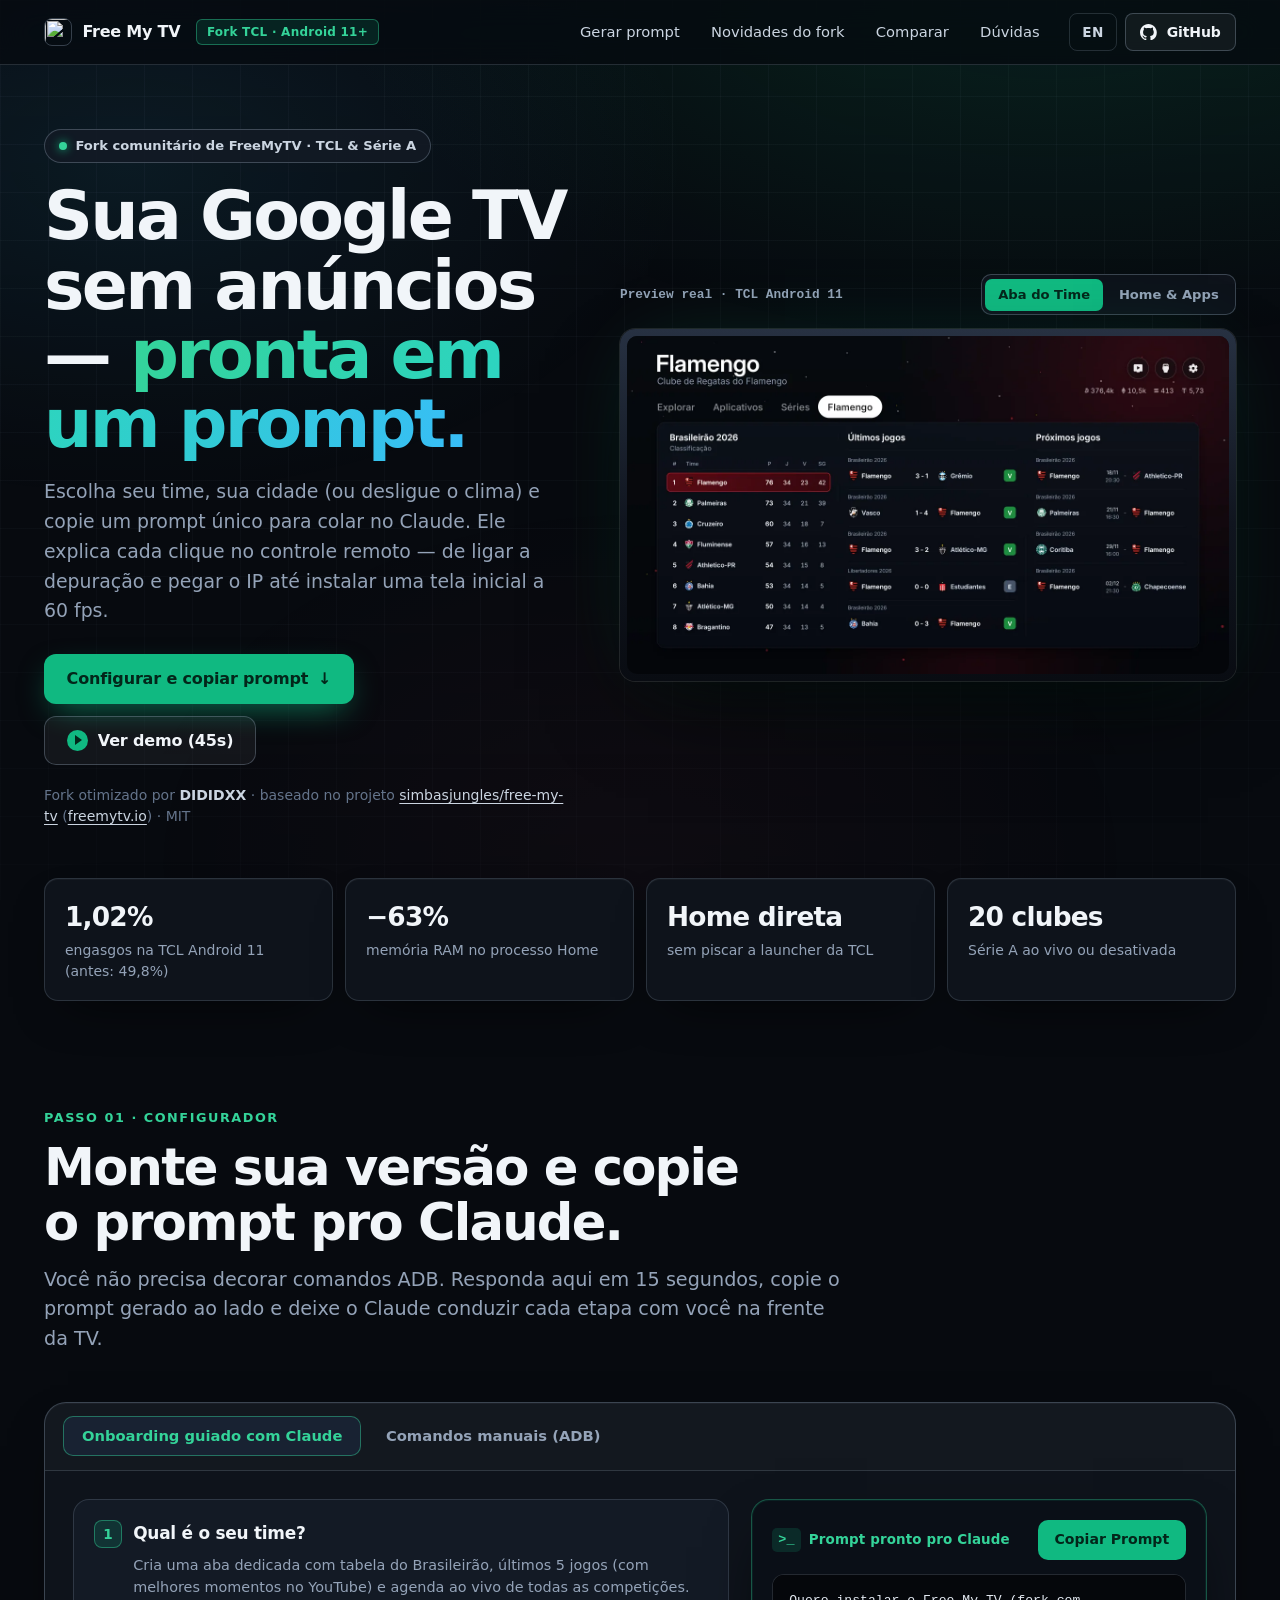
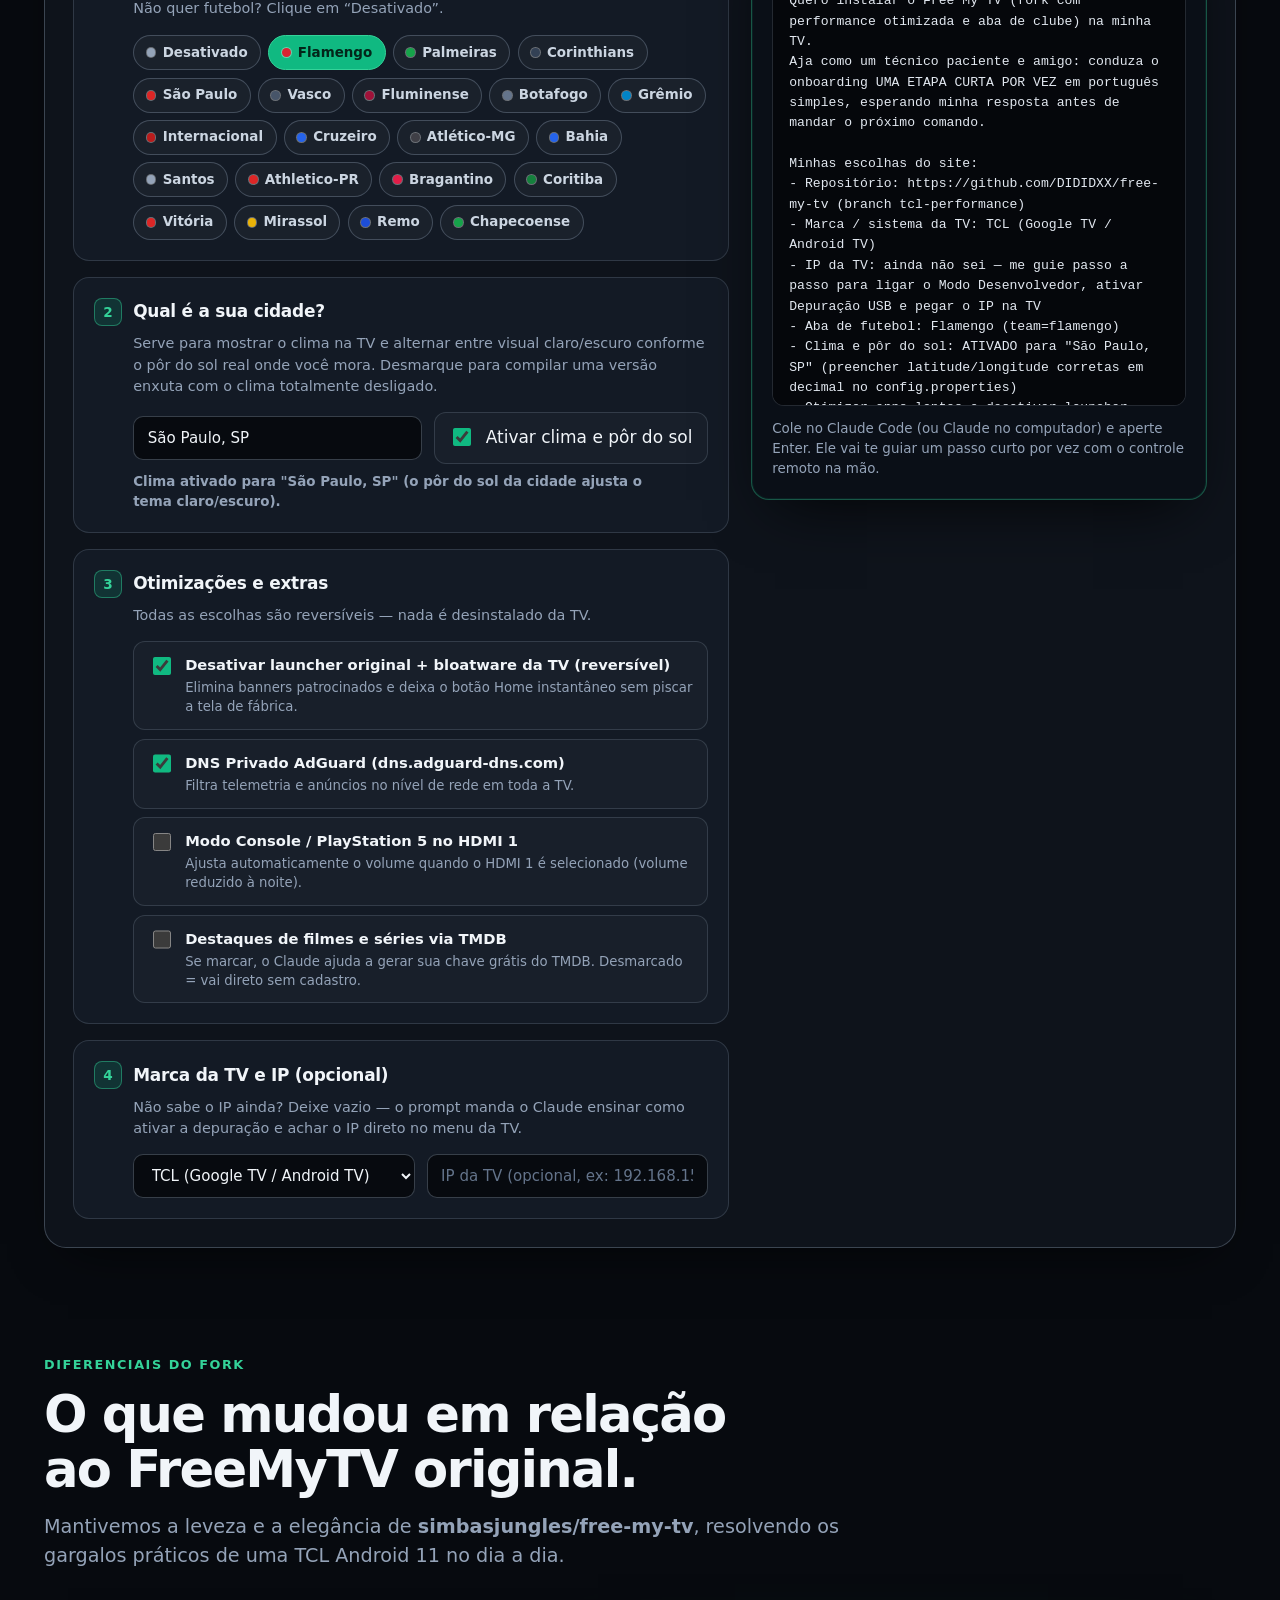
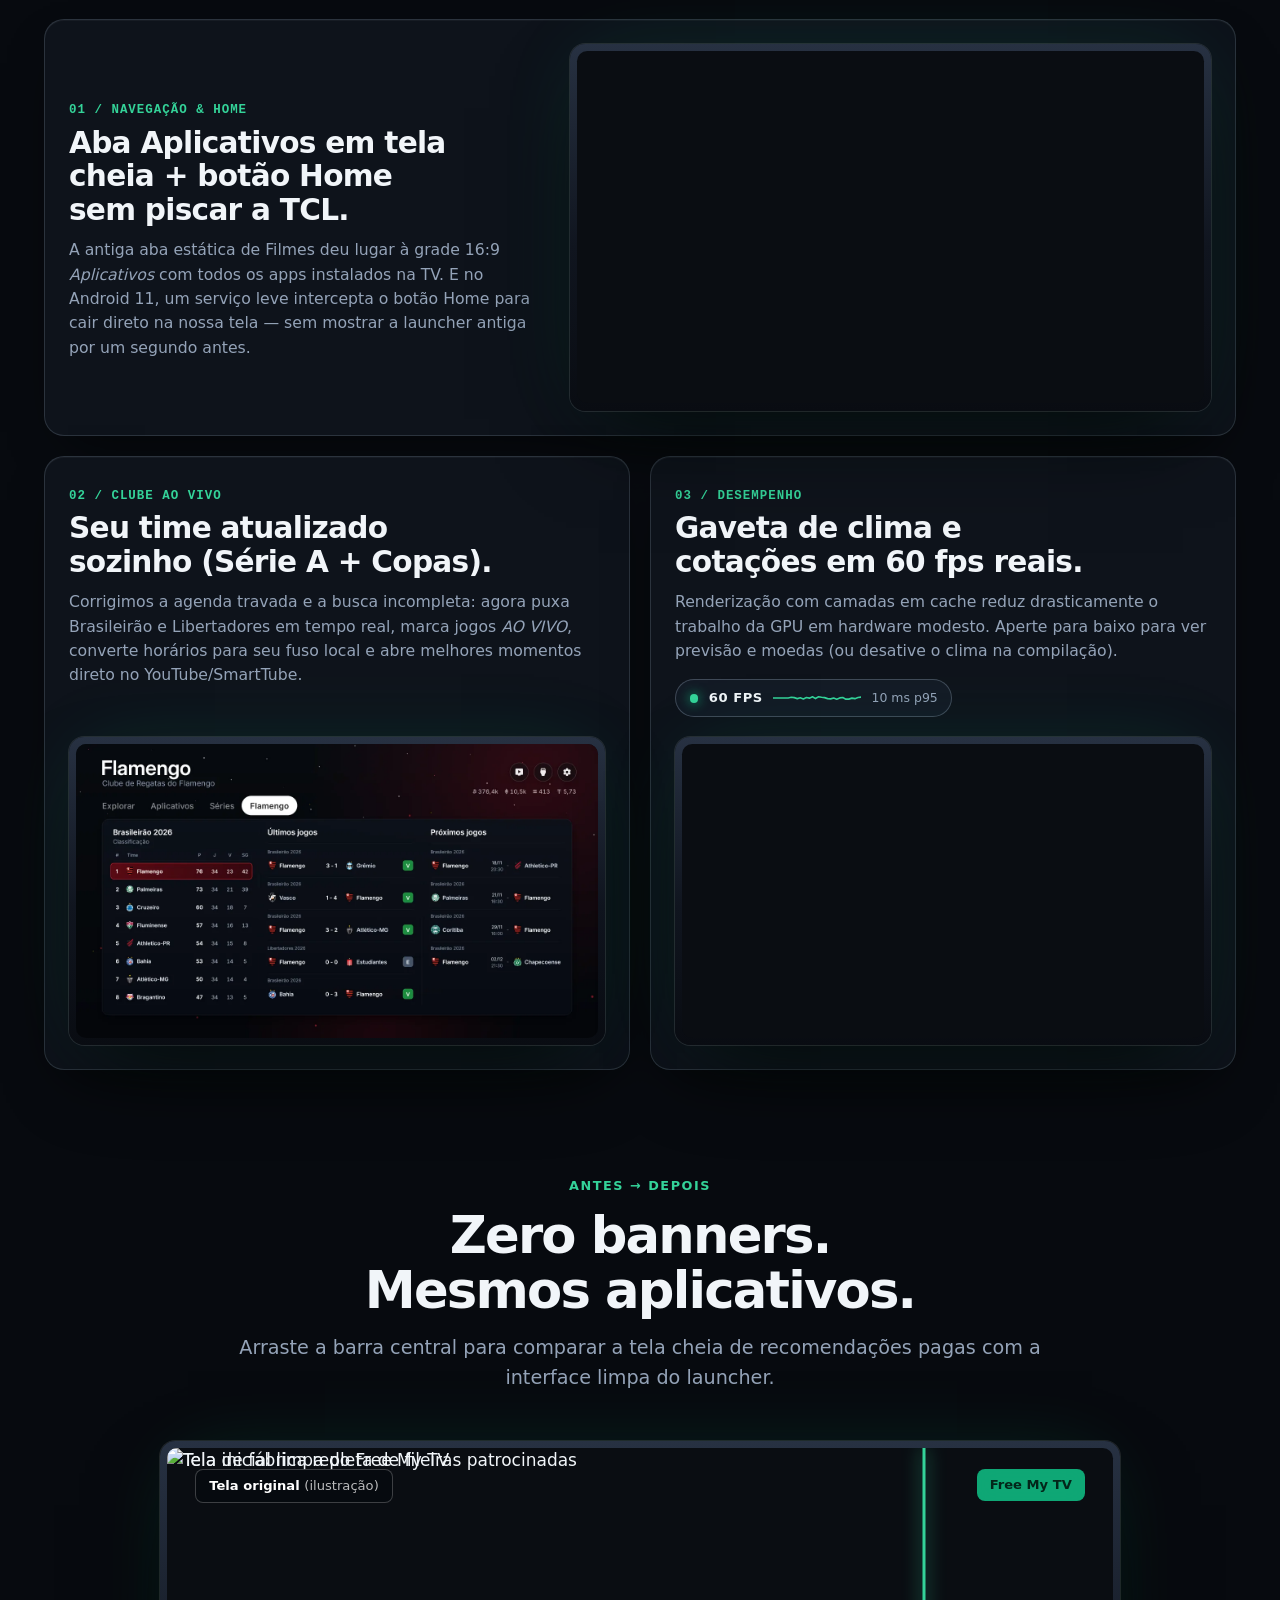
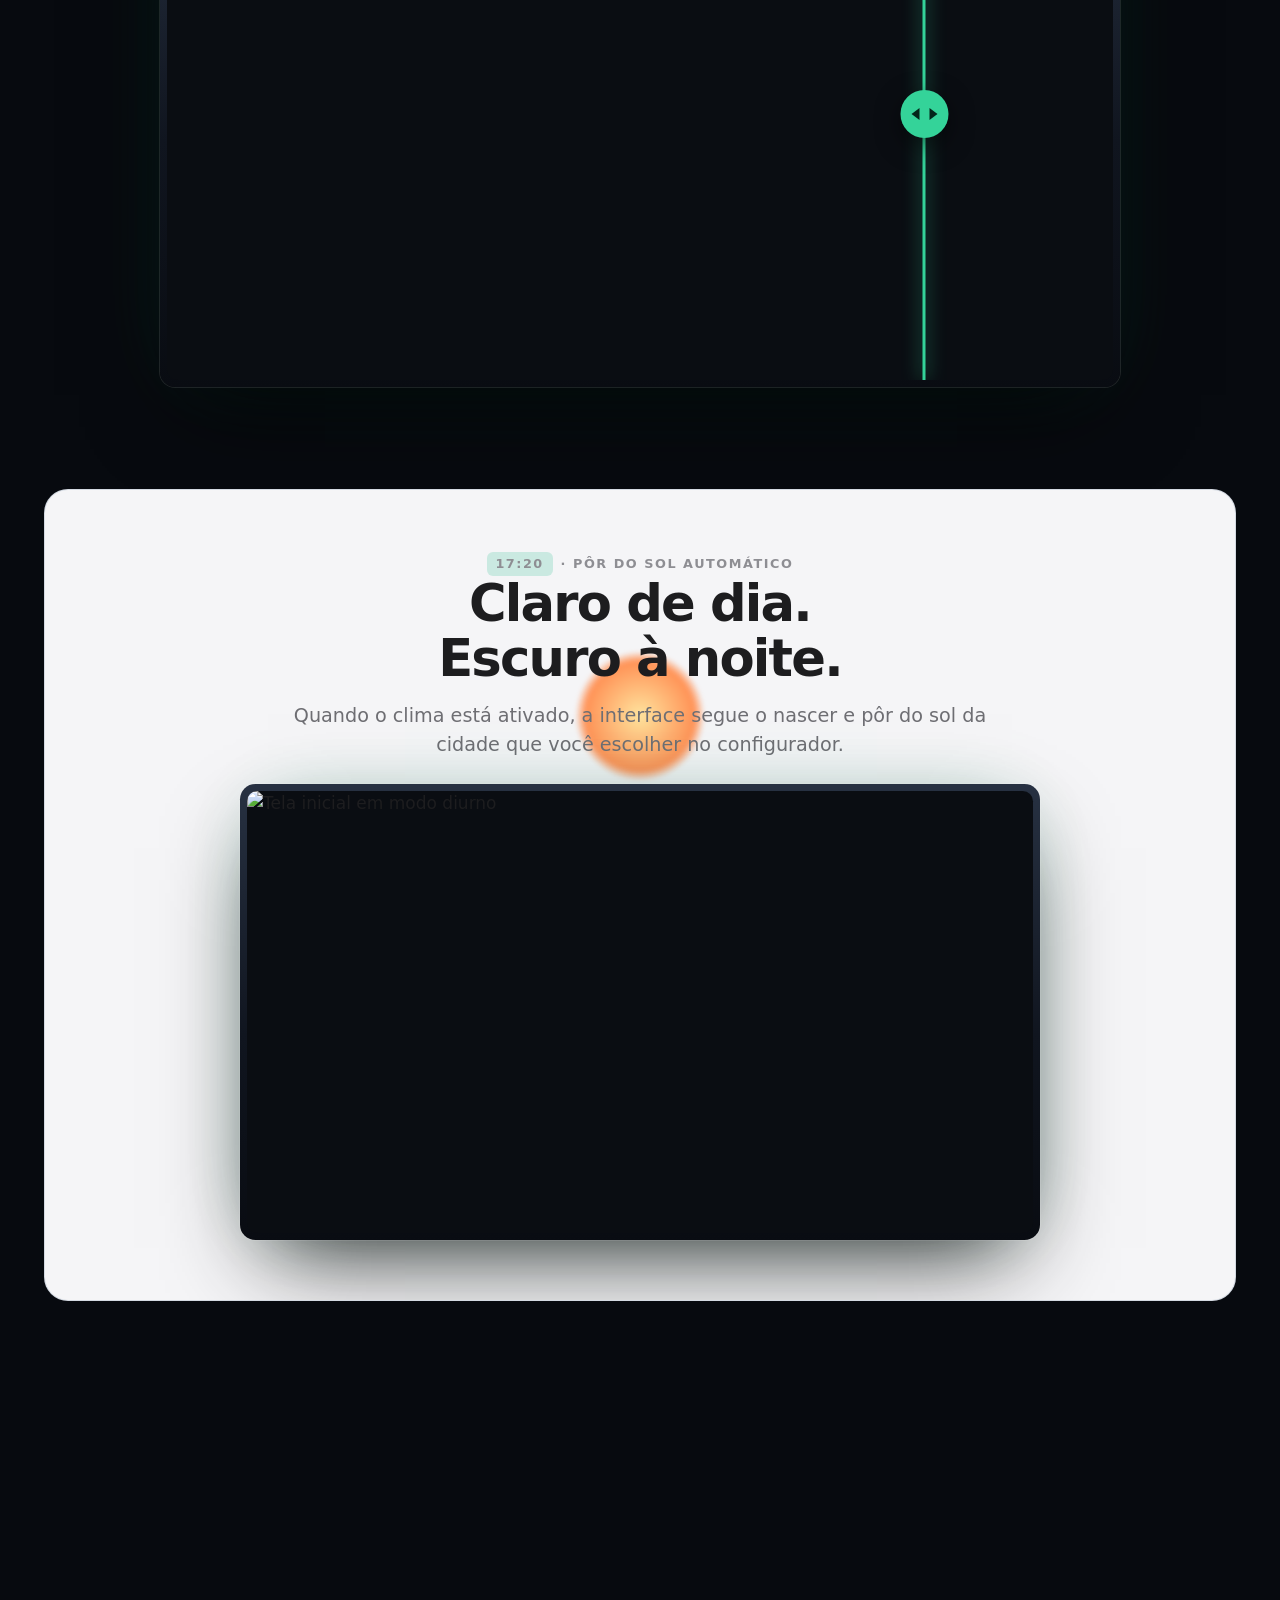
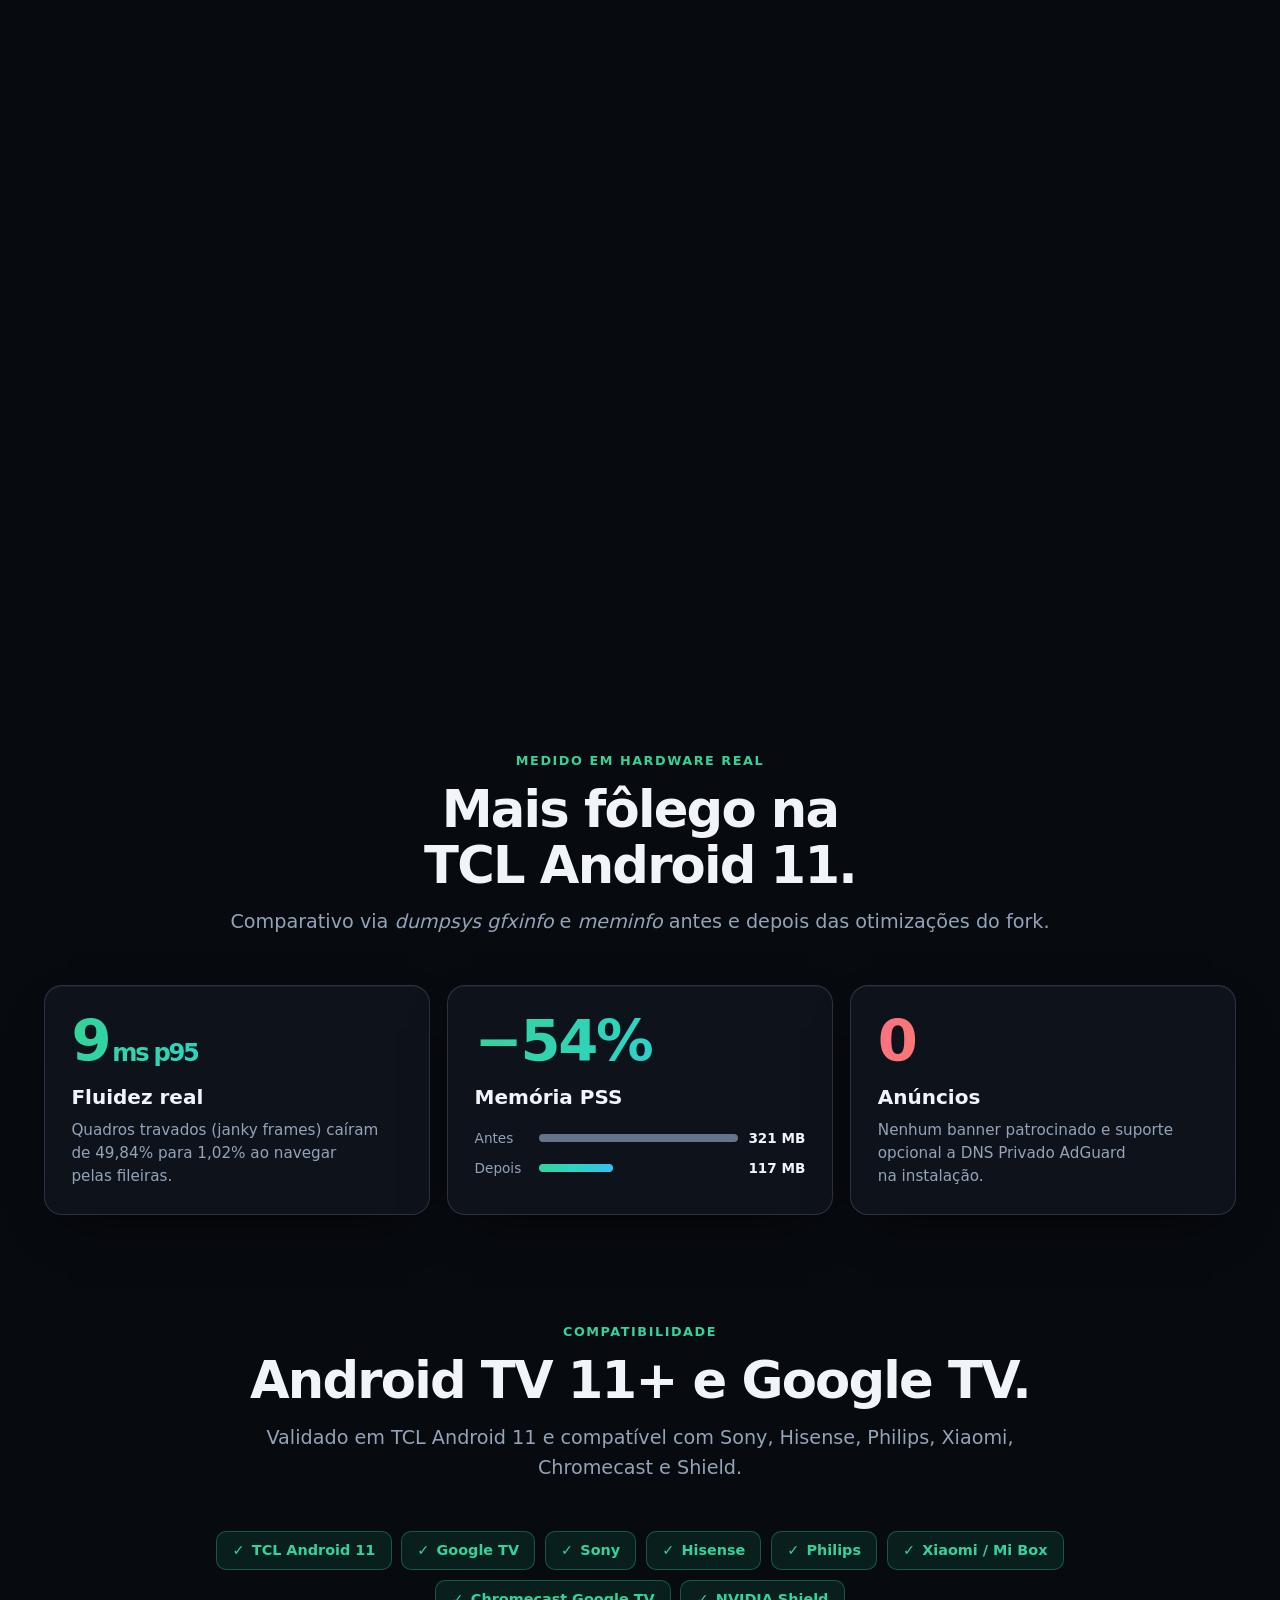
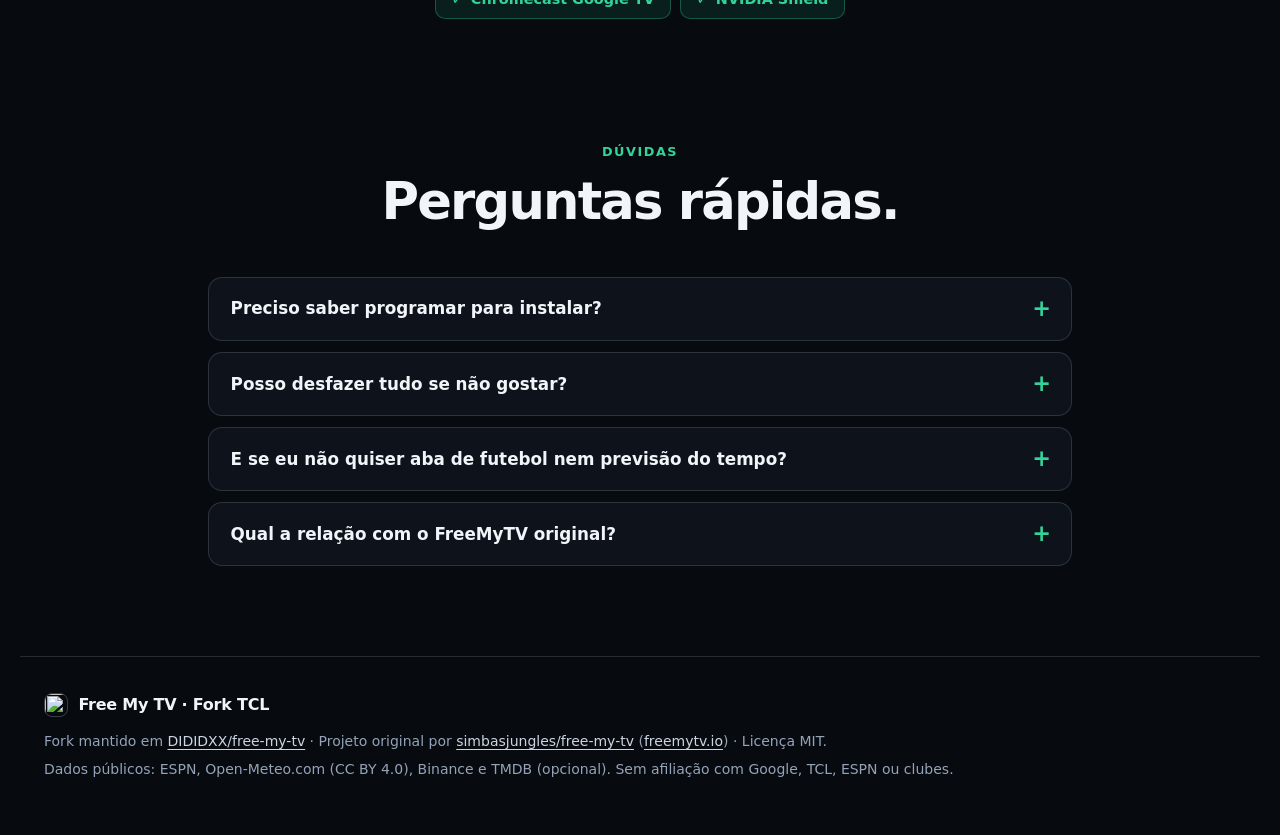
==== commit e785c8ed: "Redesign onboarding website with distinct dark studio identity and live TV preview" ====
--- a/docs/pt/index.html
+++ b/docs/pt/index.html
@@ -4,32 +4,31 @@
   <meta charset="utf-8">
   <meta name="viewport" content="width=device-width, initial-scale=1, viewport-fit=cover">
   <script>
-    // Portuguese page: back to English only if the visitor picked it with the PT/EN switch.
     (function () {
       var lang;
       try { lang = localStorage.getItem("lang"); } catch (e) {}
       if (lang === "en") location.replace("../" + location.search + location.hash);
     })();
   </script>
-  <title>Free My TV — uma tela inicial rápida e sem anúncios para sua Google TV</title>
-  <meta name="description" content="Tela inicial de código aberto para Google TV e Android TV (Android 11–14+). Sem anúncios, a 60 fps, com aba do seu time, todos os apps e visual que acompanha o pôr do sol. Configure no site e deixe o Claude instalar passo a passo.">
+  <title>Free My TV (Fork TCL) — Monte sua tela inicial e instale com 1 prompt</title>
+  <meta name="description" content="Fork do Free My TV otimizado para TCL Android 11 e Google TV: botão Home sem flash, aba Aplicativos completa, aba do seu time do Brasileirão ao vivo e onboarding guiado pelo Claude com 1 prompt.">
   <link rel="canonical" href="https://dididxx.github.io/free-my-tv/pt/">
   <link rel="alternate" hreflang="en" href="https://dididxx.github.io/free-my-tv/">
   <link rel="alternate" hreflang="pt-BR" href="https://dididxx.github.io/free-my-tv/pt/">
   <link rel="alternate" hreflang="x-default" href="https://dididxx.github.io/free-my-tv/">
-  <meta name="theme-color" content="#F5F5F7">
+  <meta name="theme-color" content="#070A0F">
   <meta property="og:type" content="website">
   <meta property="og:locale" content="pt_BR">
   <meta property="og:locale:alternate" content="en_US">
   <meta property="og:url" content="https://dididxx.github.io/free-my-tv/pt/">
-  <meta property="og:title" content="Free My TV">
-  <meta property="og:description" content="Configure sua TV no site, copie o prompt pronto e deixe o Claude guiar a instalação passo a passo.">
+  <meta property="og:title" content="Free My TV · Fork TCL &amp; Onboarding com Claude">
+  <meta property="og:description" content="Configure seu time, cidade (ou desative o clima), copie o prompt e deixe o Claude guiar a instalação na TV passo a passo.">
   <meta property="og:image" content="https://dididxx.github.io/free-my-tv/assets/og-pt.jpg">
   <meta property="og:image:width" content="1200">
   <meta property="og:image:height" content="630">
   <meta name="twitter:card" content="summary_large_image">
-  <meta name="twitter:title" content="Free My TV">
-  <meta name="twitter:description" content="Tela inicial rápida e sem anúncios para Google TV e Android TV. Código aberto.">
+  <meta name="twitter:title" content="Free My TV · Fork TCL">
+  <meta name="twitter:description" content="Launcher limpa, rápida e configurável por prompt para Google TV / Android TV.">
   <meta name="twitter:image" content="https://dididxx.github.io/free-my-tv/assets/og-pt.jpg">
   <link rel="icon" type="image/png" href="../assets/favicon-64.png">
   <link rel="apple-touch-icon" href="../assets/apple-touch-icon.png">
@@ -37,340 +36,327 @@
   <link rel="stylesheet" href="../styles.css">
 </head>
 <body>
-  <div class="sky" aria-hidden="true"><span class="blob b1"></span><span class="blob b2"></span><span class="blob b3"></span></div>
+  <div class="studio-bg" aria-hidden="true"></div>
 
   <header class="nav" id="nav">
-    <a class="brand" href="#top" aria-label="Free My TV, voltar ao topo">
-      <img src="../assets/icon-512.png" alt="" width="30" height="30">
-      <span>Free My TV</span>
-    </a>
-    <nav class="links" aria-label="Seções">
-      <a href="#features">Recursos</a>
-      <a href="#how">Como funciona</a>
-      <a href="#install">Configurar e instalar</a>
-      <a href="#faq">Dúvidas</a>
-    </nav>
-    <div class="nav-end">
-      <a class="lang" href="../" hreflang="en" lang="en" data-lang="en" aria-label="Read in English">EN</a>
-      <a class="btn btn-dark btn-sm" href="https://github.com/DIDIDXX/free-my-tv" rel="noopener">
-      <svg class="gh" viewBox="0 0 16 16" aria-hidden="true"><path d="M8 0C3.58 0 0 3.58 0 8c0 3.54 2.29 6.53 5.47 7.59.4.07.55-.17.55-.38 0-.19-.01-.82-.01-1.49-2.01.37-2.53-.49-2.69-.94-.09-.23-.48-.94-.82-1.13-.28-.15-.68-.52-.01-.53.63-.01 1.08.58 1.23.82.72 1.21 1.87.87 2.33.66.07-.52.28-.87.51-1.07-1.78-.2-3.64-.89-3.64-3.95 0-.87.31-1.59.82-2.15-.08-.2-.36-1.02.08-2.12 0 0 .67-.21 2.2.82.64-.18 1.32-.27 2-.27.68 0 1.36.09 2 .27 1.53-1.04 2.2-.82 2.2-.82.44 1.1.16 1.92.08 2.12.51.56.82 1.27.82 2.15 0 3.07-1.87 3.75-3.65 3.95.29.25.54.73.54 1.48 0 1.07-.01 1.93-.01 2.2 0 .21.15.46.55.38A8.013 8.013 0 0016 8c0-4.42-3.58-8-8-8z"/></svg>
-      <span>GitHub</span>
+    <div class="nav-inner">
+      <a class="brand" href="#top" aria-label="Free My TV Fork, voltar ao topo">
+        <img src="../assets/icon-512.png" alt="" width="28" height="28">
+        <span>Free My TV</span>
       </a>
+      <span class="fork-tag">Fork TCL · Android 11+</span>
+
+      <nav class="links" aria-label="Seções">
+        <a href="#install">Gerar prompt</a>
+        <a href="#features">Novidades do fork</a>
+        <a href="#compare">Comparar</a>
+        <a href="#faq">Dúvidas</a>
+      </nav>
+
+      <div class="nav-end">
+        <a class="lang" href="../" hreflang="en" lang="en" data-lang="en" aria-label="Read in English">EN</a>
+        <a class="btn btn-ghost btn-sm" href="https://github.com/DIDIDXX/free-my-tv" rel="noopener">
+          <svg class="gh" viewBox="0 0 16 16" aria-hidden="true"><path d="M8 0C3.58 0 0 3.58 0 8c0 3.54 2.29 6.53 5.47 7.59.4.07.55-.17.55-.38 0-.19-.01-.82-.01-1.49-2.01.37-2.53-.49-2.69-.94-.09-.23-.48-.94-.82-1.13-.28-.15-.68-.52-.01-.53.63-.01 1.08.58 1.23.82.72 1.21 1.87.87 2.33.66.07-.52.28-.87.51-1.07-1.78-.2-3.64-.89-3.64-3.95 0-.87.31-1.59.82-2.15-.08-.2-.36-1.02.08-2.12 0 0 .67-.21 2.2.82.64-.18 1.32-.27 2-.27.68 0 1.36.09 2 .27 1.53-1.04 2.2-.82 2.2-.82.44 1.1.16 1.92.08 2.12.51.56.82 1.27.82 2.15 0 3.07-1.87 3.75-3.65 3.95.29.25.54.73.54 1.48 0 1.07-.01 1.93-.01 2.2 0 .21.15.46.55.38A8.013 8.013 0 0016 8c0-4.42-3.58-8-8-8z"/></svg>
+          <span>GitHub</span>
+        </a>
+      </div>
     </div>
   </header>
 
   <main id="top">
     <!-- Hero -->
     <section class="hero">
-      <div class="hero-copy">
-        <p class="kicker" data-reveal>Código aberto · Google TV &amp; Android TV 11+</p>
-        <h1 data-reveal>Liberte sua <span class="grad">TV.</span></h1>
-        <p class="lede" data-reveal>Troque a tela inicial cheia de anúncios e lentidão por uma rápida, limpa e com a sua cara — com seu time do Brasileirão, seus aplicativos em tela cheia e clima ao vivo. Configure aqui em segundos e cole o prompt no Claude.</p>
-        <div class="cta" data-reveal>
-          <a class="btn btn-dark" href="#install">Montar e copiar prompt <span aria-hidden="true">→</span></a>
-          <button class="btn btn-glass" type="button" data-film><span class="play" aria-hidden="true"></span>Assista ao filme de 45s</button>
-        </div>
-        <p class="built" data-reveal>Fork otimizado por <b>DIDIDXX</b> · baseado em <a href="https://github.com/simbasjungles/free-my-tv" rel="noopener">simbasjungles/free-my-tv</a> · licença MIT</p>
-      </div>
-      <div class="hero-stage" data-reveal>
-        <div class="tv tilt" id="heroTv">
-          <div class="screen">
-            <video data-src="../assets/nav.mp4" poster="../assets/nav-poster.webp" muted loop playsinline preload="none" aria-label="A tela inicial do Free My TV, passando pelos apps"></video>
-          </div>
-        </div>
-        <div class="floor" aria-hidden="true"></div>
-      </div>
+      <div class="hero-grid">
+        <div class="hero-copy">
+          <span class="fork-pill" data-reveal><i></i>Fork comunitário de FreeMyTV · TCL &amp; Série A</span>
+          <h1 data-reveal>Sua Google TV sem anúncios — <span class="grad">pronta em um prompt.</span></h1>
+          <p class="lede" data-reveal>Escolha seu time, sua cidade (ou desligue o clima) e copie um prompt único para colar no Claude. Ele explica cada clique no controle remoto — de ligar a depuração e pegar o IP até instalar uma tela inicial a 60 fps.</p>
+          <div class="cta" data-reveal>
+            <a class="btn btn-primary" href="#install">Configurar e copiar prompt <span aria-hidden="true">↓</span></a>
+            <button class="btn btn-ghost" type="button" data-film><span class="play" aria-hidden="true"></span>Ver demo (45s)</button>
+          </div>
+          <p class="built" data-reveal>Fork otimizado por <b>DIDIDXX</b> · baseado no projeto <a href="https://github.com/simbasjungles/free-my-tv" rel="noopener">simbasjungles/free-my-tv</a> (<a href="https://freemytv.io/pt/" rel="noopener">freemytv.io</a>) · MIT</p>
+        </div>
+
+        <div class="hero-showcase" data-reveal>
+          <div class="stage-bar">
+            <span class="stage-label">Preview real · TCL Android 11</span>
+            <div class="view-switch" role="group" aria-label="Alternar prévia da TV">
+              <button type="button" data-hero-view="club" aria-pressed="true">Aba do Time</button>
+              <button type="button" data-hero-view="home" aria-pressed="false">Home &amp; Apps</button>
+            </div>
+          </div>
+          <div class="tv" id="heroTv">
+            <div class="screen">
+              <img data-hero-panel="club" src="../assets/club-tab.webp" alt="Aba Flamengo em execução numa TCL Android 11 com classificação, últimos e próximos jogos">
+              <video data-hero-panel="home" hidden data-src="../assets/nav.mp4" poster="../assets/nav-poster.webp" muted loop playsinline preload="none" aria-label="Tela inicial limpa navegando pelos aplicativos"></video>
+            </div>
+          </div>
+        </div>
+      </div>
+
       <ul class="stats" data-reveal>
-        <li><b>1,02%</b><span>engasgos (antes: 49,8%) na TCL Android 11</span></li>
-        <li><b>−63%</b><span>memória no processo Home</span></li>
-        <li><b>0</b><span>anúncios, banners ou promoções</span></li>
-        <li><b>1 botão</b><span>para voltar ao original</span></li>
+        <li><b>1,02%</b><span>engasgos na TCL Android 11 (antes: 49,8%)</span></li>
+        <li><b>−63%</b><span>memória RAM no processo Home</span></li>
+        <li><b>Home direta</b><span>sem piscar a launcher da TCL</span></li>
+        <li><b>20 clubes</b><span>Série A ao vivo ou desativada</span></li>
       </ul>
     </section>
 
-    <!-- Before / after -->
+    <!-- Primary Onboarding Prompt Builder -->
+    <section class="section install" id="install">
+      <div class="head" data-reveal>
+        <p class="kicker">Passo 01 · Configurador</p>
+        <h2>Monte sua versão e copie o prompt pro Claude.</h2>
+        <p class="sub">Você não precisa decorar comandos ADB. Responda aqui em 15 segundos, copie o prompt gerado ao lado e deixe o Claude conduzir cada etapa com você na frente da TV.</p>
+      </div>
+
+      <div class="panel" data-reveal>
+        <div class="tabs" role="tablist" aria-label="Forma de instalar">
+          <button role="tab" aria-selected="true" aria-controls="tab-claude" id="t-claude">Onboarding guiado com Claude</button>
+          <button role="tab" aria-selected="false" aria-controls="tab-manual" id="t-manual">Comandos manuais (ADB)</button>
+        </div>
+
+        <div class="tabpanel" id="tab-claude" role="tabpanel" aria-labelledby="t-claude">
+          <div class="wizard-layout" id="onboardingWizard">
+            <div class="wizard-steps">
+              <!-- 1. Club -->
+              <div class="w-step">
+                <div class="w-head"><span class="w-badge">1</span><h4>Qual é o seu time?</h4></div>
+                <p class="w-desc">Cria uma aba dedicada com tabela do Brasileirão, últimos 5 jogos (com melhores momentos no YouTube) e agenda ao vivo de todas as competições. Não quer futebol? Clique em “Desativado”.</p>
+                <div class="w-clubs" role="group" aria-label="Escolha seu time">
+                  <button class="club-pill" type="button" data-club="none" data-name="Desativado" aria-pressed="false"><span class="club-dot" style="--dot:#94a3b8"></span>Desativado</button>
+                  <button class="club-pill" type="button" data-club="flamengo" data-name="Flamengo" aria-pressed="true"><span class="club-dot" style="--dot:#d92332"></span>Flamengo</button>
+                  <button class="club-pill" type="button" data-club="palmeiras" data-name="Palmeiras" aria-pressed="false"><span class="club-dot" style="--dot:#16a34a"></span>Palmeiras</button>
+                  <button class="club-pill" type="button" data-club="corinthians" data-name="Corinthians" aria-pressed="false"><span class="club-dot" style="--dot:#334155"></span>Corinthians</button>
+                  <button class="club-pill" type="button" data-club="sao-paulo" data-name="São Paulo" aria-pressed="false"><span class="club-dot" style="--dot:#dc2626"></span>São Paulo</button>
+                  <button class="club-pill" type="button" data-club="vasco" data-name="Vasco" aria-pressed="false"><span class="club-dot" style="--dot:#475569"></span>Vasco</button>
+                  <button class="club-pill" type="button" data-club="fluminense" data-name="Fluminense" aria-pressed="false"><span class="club-dot" style="--dot:#9f1239"></span>Fluminense</button>
+                  <button class="club-pill" type="button" data-club="botafogo" data-name="Botafogo" aria-pressed="false"><span class="club-dot" style="--dot:#64748b"></span>Botafogo</button>
+                  <button class="club-pill" type="button" data-club="gremio" data-name="Grêmio" aria-pressed="false"><span class="club-dot" style="--dot:#0284c7"></span>Grêmio</button>
+                  <button class="club-pill" type="button" data-club="internacional" data-name="Internacional" aria-pressed="false"><span class="club-dot" style="--dot:#b91c1c"></span>Internacional</button>
+                  <button class="club-pill" type="button" data-club="cruzeiro" data-name="Cruzeiro" aria-pressed="false"><span class="club-dot" style="--dot:#2563eb"></span>Cruzeiro</button>
+                  <button class="club-pill" type="button" data-club="atletico-mg" data-name="Atlético-MG" aria-pressed="false"><span class="club-dot" style="--dot:#3f3f46"></span>Atlético-MG</button>
+                  <button class="club-pill" type="button" data-club="bahia" data-name="Bahia" aria-pressed="false"><span class="club-dot" style="--dot:#2563eb"></span>Bahia</button>
+                  <button class="club-pill" type="button" data-club="santos" data-name="Santos" aria-pressed="false"><span class="club-dot" style="--dot:#94a3b8"></span>Santos</button>
+                  <button class="club-pill" type="button" data-club="athletico-pr" data-name="Athletico-PR" aria-pressed="false"><span class="club-dot" style="--dot:#dc2626"></span>Athletico-PR</button>
+                  <button class="club-pill" type="button" data-club="bragantino" data-name="Bragantino" aria-pressed="false"><span class="club-dot" style="--dot:#e11d48"></span>Bragantino</button>
+                  <button class="club-pill" type="button" data-club="coritiba" data-name="Coritiba" aria-pressed="false"><span class="club-dot" style="--dot:#15803d"></span>Coritiba</button>
+                  <button class="club-pill" type="button" data-club="vitoria" data-name="Vitória" aria-pressed="false"><span class="club-dot" style="--dot:#dc2626"></span>Vitória</button>
+                  <button class="club-pill" type="button" data-club="mirassol" data-name="Mirassol" aria-pressed="false"><span class="club-dot" style="--dot:#eab308"></span>Mirassol</button>
+                  <button class="club-pill" type="button" data-club="remo" data-name="Remo" aria-pressed="false"><span class="club-dot" style="--dot:#1d4ed8"></span>Remo</button>
+                  <button class="club-pill" type="button" data-club="chapecoense" data-name="Chapecoense" aria-pressed="false"><span class="club-dot" style="--dot:#16a34a"></span>Chapecoense</button>
+                </div>
+              </div>
+
+              <!-- 2. City & Weather -->
+              <div class="w-step">
+                <div class="w-head"><span class="w-badge">2</span><h4>Qual é a sua cidade?</h4></div>
+                <p class="w-desc">Serve para mostrar o clima na TV e alternar entre visual claro/escuro conforme o pôr do sol real onde você mora. Desmarque para compilar uma versão enxuta com o clima totalmente desligado.</p>
+                <div class="w-row">
+                  <input class="w-input" id="wizCity" type="text" placeholder="Ex: São Paulo, SP" value="São Paulo, SP" aria-label="Sua cidade">
+                  <label class="w-check">
+                    <input id="wizWeather" type="checkbox" checked>
+                    <span>Ativar clima e pôr do sol</span>
+                  </label>
+                </div>
+                <p class="w-status" id="wizWeatherStatus"></p>
+              </div>
+
+              <!-- 3. Extras -->
+              <div class="w-step">
+                <div class="w-head"><span class="w-badge">3</span><h4>Otimizações e extras</h4></div>
+                <p class="w-desc">Todas as escolhas são reversíveis — nada é desinstalado da TV.</p>
+                <div class="w-checks">
+                  <label class="w-check">
+                    <input id="wizDebloat" type="checkbox" checked>
+                    <span><b>Desativar launcher original + bloatware da TV (reversível)</b><small>Elimina banners patrocinados e deixa o botão Home instantâneo sem piscar a tela de fábrica.</small></span>
+                  </label>
+                  <label class="w-check">
+                    <input id="wizAdguard" type="checkbox" checked>
+                    <span><b>DNS Privado AdGuard (dns.adguard-dns.com)</b><small>Filtra telemetria e anúncios no nível de rede em toda a TV.</small></span>
+                  </label>
+                  <label class="w-check">
+                    <input id="wizPs5" type="checkbox">
+                    <span><b>Modo Console / PlayStation 5 no HDMI 1</b><small>Ajusta automaticamente o volume quando o HDMI 1 é selecionado (volume reduzido à noite).</small></span>
+                  </label>
+                  <label class="w-check">
+                    <input id="wizTmdb" type="checkbox">
+                    <span><b>Destaques de filmes e séries via TMDB</b><small>Se marcar, o Claude ajuda a gerar sua chave grátis do TMDB. Desmarcado = vai direto sem cadastro.</small></span>
+                  </label>
+                </div>
+              </div>
+
+              <!-- 4. Brand & IP -->
+              <div class="w-step">
+                <div class="w-head"><span class="w-badge">4</span><h4>Marca da TV e IP (opcional)</h4></div>
+                <p class="w-desc">Não sabe o IP ainda? Deixe vazio — o prompt manda o Claude ensinar como ativar a depuração e achar o IP direto no menu da TV.</p>
+                <div class="w-row">
+                  <select class="w-select" id="wizBrand" aria-label="Marca da TV">
+                    <option value="TCL (Google TV / Android TV)">TCL (Google TV / Android TV)</option>
+                    <option value="Outra Google TV / Android TV (Sony, Hisense, Philips, Xiaomi, Chromecast)">Outra Google TV / Android TV</option>
+                    <option value="Detectar automaticamente via ADB">Não sei — detectar via ADB</option>
+                  </select>
+                  <input class="w-input" id="wizIp" type="text" placeholder="IP da TV (opcional, ex: 192.168.15.50)" aria-label="IP da TV opcional">
+                </div>
+              </div>
+            </div>
+
+            <!-- Sticky Generated Prompt -->
+            <aside class="prompt-card" aria-label="Prompt gerado">
+              <div class="prompt-bar">
+                <span class="prompt-title">Prompt pronto pro Claude</span>
+                <button class="prompt-copy" id="wizCopyPrompt" type="button">Copiar Prompt</button>
+              </div>
+              <pre class="prompt-pre" id="wizPrompt"></pre>
+              <p class="prompt-hint">Cole no Claude Code (ou Claude no computador) e aperte Enter. Ele vai te guiar um passo curto por vez com o controle remoto na mão.</p>
+            </aside>
+          </div>
+        </div>
+
+        <div class="tabpanel" id="tab-manual" role="tabpanel" aria-labelledby="t-manual" hidden>
+          <ol class="howto">
+            <li><b>Na TV:</b> Configurações → Sistema → Sobre → aperte 7 vezes em <em>Build / Versão</em>. De volta em Sistema, abra <em>Opções do desenvolvedor</em> e ative a <em>Depuração USB</em>. Anote o IP em Rede e Internet.</li>
+            <li><b>Ferramentas no Mac:</b>
+              <div class="code"><code>brew install --cask temurin@17 android-commandlinetools android-platform-tools &amp;&amp; sdkmanager "build-tools;34.0.0" "platforms;android-34"</code><button class="copy-btn" type="button" aria-label="Copiar comando">Copiar</button></div>
+            </li>
+            <li><b>Clonar este fork e compilar:</b> ajuste <em>team=</em>, <em>city=</em>, <em>weather_enabled=</em> e <em>ps5_hdmi_volume=</em> em <em>config.properties</em>.
+              <div class="code"><code>git clone -b tcl-performance https://github.com/DIDIDXX/free-my-tv &amp;&amp; cd free-my-tv &amp;&amp; cp config.example.properties config.properties &amp;&amp; bash build.sh</code><button class="copy-btn" type="button" aria-label="Copiar comando">Copiar</button></div>
+            </li>
+            <li><b>Instalar via ADB:</b>
+              <div class="code"><code>adb connect 192.168.15.50:5555 &amp;&amp; adb install -r FreeMyTV.apk</code><button class="copy-btn" type="button" aria-label="Copiar comando">Copiar</button></div>
+            </li>
+          </ol>
+        </div>
+      </div>
+    </section>
+
+    <!-- What changed in this fork (Bento) -->
+    <section class="section features" id="features">
+      <div class="head" data-reveal>
+        <p class="kicker">Diferenciais do Fork</p>
+        <h2>O que mudou em relação ao FreeMyTV original.</h2>
+        <p class="sub">Mantivemos a leveza e a elegância de <strong>simbasjungles/free-my-tv</strong>, resolvendo os gargalos práticos de uma TCL Android 11 no dia a dia.</p>
+      </div>
+
+      <div class="bento">
+        <article class="bento-card wide" data-reveal>
+          <div>
+            <span class="bento-num">01 / NAVEGAÇÃO &amp; HOME</span>
+            <h3>Aba Aplicativos em tela cheia + botão Home sem piscar a TCL.</h3>
+            <p>A antiga aba estática de Filmes deu lugar à grade 16:9 <em>Aplicativos</em> com todos os apps instalados na TV. E no Android 11, um serviço leve intercepta o botão Home para cair direto na nossa tela — sem mostrar a launcher antiga por um segundo antes.</p>
+          </div>
+          <div class="tv"><div class="screen"><video data-src="../assets/nav.mp4" poster="../assets/nav-poster.webp" muted loop playsinline preload="none" aria-label="Navegação na prateleira e abas de aplicativos"></video></div></div>
+        </article>
+
+        <article class="bento-card" data-reveal>
+          <div>
+            <span class="bento-num">02 / CLUBE AO VIVO</span>
+            <h3>Seu time atualizado sozinho (Série A + Copas).</h3>
+            <p>Corrigimos a agenda travada e a busca incompleta: agora puxa Brasileirão e Libertadores em tempo real, marca jogos <em>AO VIVO</em>, converte horários para seu fuso local e abre melhores momentos direto no YouTube/SmartTube.</p>
+          </div>
+          <div class="tv"><div class="screen"><img src="../assets/club-tab.webp" alt="Aba Flamengo com tabela 2026, últimos jogos e próximos jogos" loading="lazy"></div></div>
+        </article>
+
+        <article class="bento-card" data-reveal>
+          <div>
+            <span class="bento-num">03 / DESEMPENHO</span>
+            <h3>Gaveta de clima e cotações em 60 fps reais.</h3>
+            <p>Renderização com camadas em cache reduz drasticamente o trabalho da GPU em hardware modesto. Aperte para baixo para ver previsão e moedas (ou desative o clima na compilação).</p>
+            <div class="hud" aria-hidden="true"><i></i><b>60 FPS</b><svg viewBox="0 0 120 24" preserveAspectRatio="none"><polyline id="spark" fill="none" points=""/></svg><span>10 ms p95</span></div>
+          </div>
+          <div class="tv"><div class="screen"><video data-src="../assets/drawer.mp4" poster="../assets/drawer-poster.webp" muted loop playsinline preload="none" aria-label="Gaveta inferior com clima e cotações"></video></div></div>
+        </article>
+      </div>
+    </section>
+
+    <!-- Before / After -->
     <section class="section compare" id="compare">
-      <div class="head" data-reveal>
+      <div class="head center" data-reveal>
         <p class="kicker">Antes → depois</p>
-        <h2>Sua tela inicial não deveria ser um outdoor.</h2>
-        <p class="sub">Arraste para comparar. Mesma TV, mesmos apps, sem as fileiras patrocinadas e sem engasgos no controle.</p>
+        <h2>Zero banners. Mesmos aplicativos.</h2>
+        <p class="sub">Arraste a barra central para comparar a tela cheia de recomendações pagas com a interface limpa do launcher.</p>
       </div>
       <div class="tv ba" id="ba" data-reveal tabindex="0" role="slider" aria-label="Compare a tela inicial de fábrica com o Free My TV" aria-valuemin="0" aria-valuemax="100" aria-valuenow="50">
         <div class="screen">
-          <img class="after" src="../assets/home-day.webp" alt="A tela inicial do Free My TV: três destaques e uma prateleira de vidro com os apps" loading="lazy">
-          <div class="before-wrap"><img class="before" src="../assets/before.webp" alt="Uma tela inicial de fábrica típica, cheia de fileiras patrocinadas (ilustração)" loading="lazy"></div>
-          <span class="tag tag-l">Tela de fábrica <em>(ilustração)</em></span>
+          <img class="after" src="../assets/home-day.webp" alt="Tela inicial limpa do Free My TV" loading="lazy">
+          <div class="before-wrap"><img class="before" src="../assets/before.webp" alt="Tela de fábrica repleta de fileiras patrocinadas" loading="lazy"></div>
+          <span class="tag tag-l">Tela original <em>(ilustração)</em></span>
           <span class="tag tag-r">Free My TV</span>
           <div class="handle" aria-hidden="true"><span></span></div>
         </div>
       </div>
     </section>
 
-    <!-- Features -->
-    <section class="section features" id="features">
-      <article class="feature" data-reveal>
-        <div class="copy">
-          <p class="kicker">Início &amp; Aplicativos</p>
-          <h3>Seus apps em primeiro lugar — sem engasgos.</h3>
-          <p>Dock com vidro translúcido para seus apps favoritos e uma aba completa <em>Aplicativos</em> em grade 16:9 com tudo instalado na TV. Renderização em camadas cacheadas pensada para TVs modestas com Android 11–14+.</p>
-        </div>
-        <div class="tv"><div class="screen"><video data-src="../assets/nav.mp4" poster="../assets/nav-poster.webp" muted loop playsinline preload="none" aria-label="Navegando pela prateleira de apps"></video></div></div>
-      </article>
-
-      <article class="feature flip" data-reveal>
-        <div class="copy">
-          <p class="kicker">Seu Time &amp; Destaques</p>
-          <h3>Brasileirão ao vivo e destaques sem propaganda.</h3>
-          <p>Escolha seu clube na configuração abaixo: ganhe uma aba exclusiva com classificação em tempo real, últimos 5 jogos (abrindo melhores momentos no SmartTube/YouTube) e próximos jogos convertidos para o seu fuso horário.</p>
-        </div>
-        <div class="tv"><div class="screen"><video data-src="../assets/tabs.mp4" poster="../assets/tabs-poster.webp" muted loop playsinline preload="none" aria-label="Trocando entre as abas da tela inicial"></video></div></div>
-      </article>
-
-      <article class="feature" data-reveal>
-        <div class="copy">
-          <p class="kicker">Velocidade</p>
-          <h3>Clima e cotações a um toque.</h3>
-          <p>Aperte para baixo e veja previsão hora a hora, nascer/pôr do sol e cotações em reais (ou prefira a versão leve com o clima desativado). Tudo em quadros no tempo certo na GPU da própria TV.</p>
-          <div class="hud" aria-hidden="true"><i></i><b>60 FPS</b><svg viewBox="0 0 120 24" preserveAspectRatio="none"><polyline id="spark" fill="none" points=""/></svg><span>10 ms p95</span></div>
-        </div>
-        <div class="tv"><div class="screen"><video data-src="../assets/drawer.mp4" poster="../assets/drawer-poster.webp" muted loop playsinline preload="none" aria-label="A gaveta com o clima e as cotações de cripto abrindo"></video></div></div>
-      </article>
-    </section>
-
-    <!-- Sunset: scroll to go from day to night -->
+    <!-- Sunset Scroll Showcase -->
     <section class="sunset" id="sunset" aria-label="Claro de dia, escuro à noite">
       <div class="sticky">
         <div class="stars" aria-hidden="true"></div>
         <div class="sun" aria-hidden="true"></div>
         <div class="moon" aria-hidden="true"></div>
         <div class="head">
-          <p class="kicker"><span class="clock" id="sunClock">17:20</span> · o pôr do sol da sua cidade</p>
-          <h2><span class="w-day">Claro de dia.</span> <span class="w-night">Escuro à noite.</span></h2>
-          <p class="sub">Informe sua cidade no configurador abaixo para acompanhar o clima e o pôr do sol real onde você mora — ou desative para deixar a versão ainda mais minimalista.</p>
+          <p class="kicker"><span class="clock" id="sunClock">17:20</span> · pôr do sol automático</p>
+          <h2>Claro de dia. Escuro à noite.</h2>
+          <p class="sub">Quando o clima está ativado, a interface segue o nascer e pôr do sol da cidade que você escolher no configurador.</p>
         </div>
         <div class="tv"><div class="screen">
-          <img src="../assets/day.webp" alt="A tela inicial durante o dia" loading="lazy">
-          <img class="night" src="../assets/night.webp" alt="A mesma tela inicial à noite" loading="lazy">
+          <img src="../assets/day.webp" alt="Tela inicial em modo diurno" loading="lazy">
+          <img class="night" src="../assets/night.webp" alt="Mesma tela inicial em modo noturno" loading="lazy">
         </div></div>
       </div>
     </section>
 
     <!-- Numbers -->
     <section class="section numbers" id="numbers">
-      <div class="head" data-reveal>
-        <p class="kicker">Medido numa TCL Android 11 real</p>
-        <h2>Mais leve, mais rápida, mais limpa.</h2>
-        <p class="sub">Antes e depois das otimizações de renderização e limpeza na mesma TCL Google TV / Android TV.</p>
+      <div class="head center" data-reveal>
+        <p class="kicker">Medido em hardware real</p>
+        <h2>Mais fôlego na TCL Android 11.</h2>
+        <p class="sub">Comparativo via <em>dumpsys gfxinfo</em> e <em>meminfo</em> antes e depois das otimizações do fork.</p>
       </div>
       <div class="cards">
-        <div class="card" data-reveal><b class="big grad-mint"><span data-count="10">0</span><small>ms p95</small></b><h4>Fluido</h4><p>Quadros com engasgo caíram de 49,84% para 1,02% na navegação.</p></div>
-        <div class="card" data-reveal><b class="big grad-sky">−<span data-count="63">0</span>%</b><h4>Memória PSS</h4>
+        <div class="card" data-reveal><b class="big grad-mint"><span data-count="10">0</span><small>ms p95</small></b><h4>Fluidez real</h4><p>Quadros travados (janky frames) caíram de 49,84% para 1,02% ao navegar pelas fileiras.</p></div>
+        <div class="card" data-reveal><b class="big grad-mint">−<span data-count="63">0</span>%</b><h4>Memória PSS</h4>
           <div class="bars"><div><span>Antes</span><i style="--w:100%"></i><em>321 MB</em></div><div><span>Depois</span><i style="--w:37%"></i><em>117 MB</em></div></div>
         </div>
-        <div class="card" data-reveal><b class="big grad-sun">0</b><h4>Anúncios</h4><p>Nenhum banner ou fileira patrocinada. E DNS AdGuard opcional na instalação.</p></div>
-      </div>
-    </section>
-
-    <!-- How it works -->
-    <section class="section how" id="how">
-      <div class="head" data-reveal>
-        <p class="kicker">Como funciona</p>
-        <h2>Sem root. Sem complicação. Passo a passo com IA.</h2>
-      </div>
-      <ol class="steps">
-        <li class="step" data-reveal>
-          <span class="num">1</span>
-          <h4>Responda 4 perguntas aqui</h4>
-          <p>Escolha seu time, sua cidade (ou desative o clima) e os extras que quiser. O site gera um prompt pronto com suas preferências.</p>
-        </li>
-        <li class="step" data-reveal>
-          <span class="num">2</span>
-          <h4>Cole no Claude Code</h4>
-          <p>O Claude vira seu técnico pessoal: ensina bem mastigado como ativar a depuração na TV, pegar o IP, compilar e instalar sem dor de cabeça.</p>
-        </li>
-        <li class="step" data-reveal>
-          <span class="num">3</span>
-          <h4>Desfaça com 1 clique</h4>
-          <p>Nada de sistema é apagado — apenas desativado de forma reversível. O modo Original restaura tudo como veio de fábrica.</p>
-        </li>
-      </ol>
-    </section>
-
-    <!-- Install / Interactive Onboarding Generator -->
-    <section class="section install" id="install">
-      <div class="head" data-reveal>
-        <p class="kicker">Onboarding</p>
-        <h2>Monte sua versão e copie o prompt para o Claude.</h2>
-        <p class="sub">Zero código manual: responda abaixo, copie o texto gerado e solte no seu Claude para ele te guiar passo a passo com a TV.</p>
-      </div>
-      <div class="panel" data-reveal>
-        <div class="tabs" role="tablist" aria-label="Forma de instalar">
-          <button role="tab" aria-selected="true" aria-controls="tab-claude" id="t-claude">Onboarding com Claude</button>
-          <button role="tab" aria-selected="false" aria-controls="tab-manual" id="t-manual">Instalação manual</button>
-        </div>
-
-        <div class="tabpanel" id="tab-claude" role="tabpanel" aria-labelledby="t-claude">
-          <div class="wizard" id="onboardingWizard">
-            <!-- 1. Club -->
-            <div class="w-step">
-              <div class="w-head"><span class="w-badge">1</span><h4>Qual é o seu time?</h4></div>
-              <p class="w-desc">Adiciona uma aba exclusiva com tabela do Brasileirão, últimos jogos + melhores momentos no YouTube e próximos jogos ao vivo. Se preferir sem futebol, escolha “Desativado”.</p>
-              <div class="w-clubs" role="group" aria-label="Escolha seu time">
-                <button class="club-pill" type="button" data-club="none" data-name="Desativado" aria-pressed="false"><span class="club-dot" style="--dot:#8e8e93"></span>Desativado</button>
-                <button class="club-pill" type="button" data-club="flamengo" data-name="Flamengo" aria-pressed="true"><span class="club-dot" style="--dot:#d92332"></span>Flamengo</button>
-                <button class="club-pill" type="button" data-club="palmeiras" data-name="Palmeiras" aria-pressed="false"><span class="club-dot" style="--dot:#16a34a"></span>Palmeiras</button>
-                <button class="club-pill" type="button" data-club="corinthians" data-name="Corinthians" aria-pressed="false"><span class="club-dot" style="--dot:#111827"></span>Corinthians</button>
-                <button class="club-pill" type="button" data-club="sao-paulo" data-name="São Paulo" aria-pressed="false"><span class="club-dot" style="--dot:#dc2626"></span>São Paulo</button>
-                <button class="club-pill" type="button" data-club="vasco" data-name="Vasco" aria-pressed="false"><span class="club-dot" style="--dot:#1f2937"></span>Vasco</button>
-                <button class="club-pill" type="button" data-club="fluminense" data-name="Fluminense" aria-pressed="false"><span class="club-dot" style="--dot:#9f1239"></span>Fluminense</button>
-                <button class="club-pill" type="button" data-club="botafogo" data-name="Botafogo" aria-pressed="false"><span class="club-dot" style="--dot:#334155"></span>Botafogo</button>
-                <button class="club-pill" type="button" data-club="gremio" data-name="Grêmio" aria-pressed="false"><span class="club-dot" style="--dot:#0284c7"></span>Grêmio</button>
-                <button class="club-pill" type="button" data-club="internacional" data-name="Internacional" aria-pressed="false"><span class="club-dot" style="--dot:#b91c1c"></span>Internacional</button>
-                <button class="club-pill" type="button" data-club="cruzeiro" data-name="Cruzeiro" aria-pressed="false"><span class="club-dot" style="--dot:#2563eb"></span>Cruzeiro</button>
-                <button class="club-pill" type="button" data-club="atletico-mg" data-name="Atlético-MG" aria-pressed="false"><span class="club-dot" style="--dot:#18181b"></span>Atlético-MG</button>
-                <button class="club-pill" type="button" data-club="bahia" data-name="Bahia" aria-pressed="false"><span class="club-dot" style="--dot:#2563eb"></span>Bahia</button>
-                <button class="club-pill" type="button" data-club="santos" data-name="Santos" aria-pressed="false"><span class="club-dot" style="--dot:#64748b"></span>Santos</button>
-                <button class="club-pill" type="button" data-club="athletico-pr" data-name="Athletico-PR" aria-pressed="false"><span class="club-dot" style="--dot:#dc2626"></span>Athletico-PR</button>
-                <button class="club-pill" type="button" data-club="bragantino" data-name="Bragantino" aria-pressed="false"><span class="club-dot" style="--dot:#e11d48"></span>Bragantino</button>
-                <button class="club-pill" type="button" data-club="coritiba" data-name="Coritiba" aria-pressed="false"><span class="club-dot" style="--dot:#15803d"></span>Coritiba</button>
-                <button class="club-pill" type="button" data-club="vitoria" data-name="Vitória" aria-pressed="false"><span class="club-dot" style="--dot:#dc2626"></span>Vitória</button>
-                <button class="club-pill" type="button" data-club="mirassol" data-name="Mirassol" aria-pressed="false"><span class="club-dot" style="--dot:#eab308"></span>Mirassol</button>
-                <button class="club-pill" type="button" data-club="remo" data-name="Remo" aria-pressed="false"><span class="club-dot" style="--dot:#1d4ed8"></span>Remo</button>
-                <button class="club-pill" type="button" data-club="chapecoense" data-name="Chapecoense" aria-pressed="false"><span class="club-dot" style="--dot:#16a34a"></span>Chapecoense</button>
-              </div>
-            </div>
-
-            <!-- 2. City & Weather -->
-            <div class="w-step">
-              <div class="w-head"><span class="w-badge">2</span><h4>Qual é a sua cidade?</h4></div>
-              <p class="w-desc">Usada para mostrar a previsão do tempo na tela inicial e trocar automaticamente para o modo escuro na hora do pôr do sol da sua região. Se não quiser clima, basta desmarcar — sua versão vai com tudo isso desativado.</p>
-              <div class="w-row">
-                <input class="w-input" id="wizCity" type="text" placeholder="Ex: São Paulo, SP" value="São Paulo, SP" aria-label="Sua cidade">
-                <label class="w-check">
-                  <input id="wizWeather" type="checkbox" checked>
-                  <span>Ativar clima e pôr do sol ao vivo</span>
-                </label>
-              </div>
-              <p class="w-status" id="wizWeatherStatus"></p>
-            </div>
-
-            <!-- 3. Extras -->
-            <div class="w-step">
-              <div class="w-head"><span class="w-badge">3</span><h4>O que mais você quer ativar?</h4></div>
-              <p class="w-desc">Personalize o comportamento da TV. Tudo é opcional e reversível.</p>
-              <div class="w-checks">
-                <label class="w-check">
-                  <input id="wizDebloat" type="checkbox" checked>
-                  <span><b>Desativar launcher original e apps inúteis da TV (sem apagar nada)</b><small>Remove propagandas e travamentos com botão Home instantâneo — volta com 1 clique no modo Original.</small></span>
-                </label>
-                <label class="w-check">
-                  <input id="wizAdguard" type="checkbox" checked>
-                  <span><b>Bloquear anúncios e telemetria no sistema via DNS Privado (AdGuard)</b><small>Usa dns.adguard-dns.com nas configurações de rede da TV para cortar rastreadores.</small></span>
-                </label>
-                <label class="w-check">
-                  <input id="wizPs5" type="checkbox">
-                  <span><b>Modo Gamer / PlayStation 5 no HDMI 1</b><small>Detecta quando você liga o console no HDMI 1 e ajusta o volume automaticamente (mais baixo à noite).</small></span>
-                </label>
-                <label class="w-check">
-                  <input id="wizTmdb" type="checkbox">
-                  <span><b>Incluir recomendações de filmes e séries (TMDB grátis)</b><small>Se marcar, o Claude te ajuda a criar uma chave grátis do TMDB. Desmarcado = vai direto sem pedir cadastro.</small></span>
-                </label>
-              </div>
-            </div>
-
-            <!-- 4. TV Brand & Optional IP -->
-            <div class="w-step">
-              <div class="w-head"><span class="w-badge">4</span><h4>Qual é a sua TV?</h4></div>
-              <p class="w-desc">Se não souber o IP ainda, deixe em branco — o próprio Claude vai te ensinar exatamente onde clicar no controle remoto para ativar a depuração e achar o IP.</p>
-              <div class="w-row">
-                <select class="w-select" id="wizBrand" aria-label="Marca da TV">
-                  <option value="TCL (Google TV / Android TV)">TCL (Google TV / Android TV)</option>
-                  <option value="Outra Google TV / Android TV (Sony, Hisense, Philips, Xiaomi, Chromecast)">Outra Google TV / Android TV</option>
-                  <option value="Detectar automaticamente via ADB">Não sei — detectar automaticamente</option>
-                </select>
-                <input class="w-input" id="wizIp" type="text" placeholder="IP da TV (opcional, ex: 192.168.15.50)" aria-label="IP da TV opcional">
-              </div>
-            </div>
-
-            <!-- Generated Prompt -->
-            <div class="prompt-card">
-              <div class="prompt-bar">
-                <span>Prompt pronto para o seu Claude / Claude Code</span>
-                <button class="prompt-copy" id="wizCopyPrompt" type="button">Copiar Prompt para o Claude</button>
-              </div>
-              <pre class="prompt-pre" id="wizPrompt"></pre>
-              <p class="prompt-hint">Depois de copiar, abra o terminal com o Claude Code (ou o chat do Claude no seu computador), cole esse texto e siga um passo de cada vez.</p>
-            </div>
-          </div>
-        </div>
-
-        <div class="tabpanel" id="tab-manual" role="tabpanel" aria-labelledby="t-manual" hidden>
-          <ol class="howto">
-            <li><b>Na TV:</b> Configurações → Sistema → Sobre → aperte 7 vezes em <em>Build / Versão</em>. De volta em Sistema, abra <em>Opções do desenvolvedor</em> e ative a <em>Depuração USB</em>. Anote o IP em Rede e Internet.</li>
-            <li><b>Ferramentas no Mac:</b>
-              <div class="code"><code>brew install --cask temurin@17 android-commandlinetools android-platform-tools &amp;&amp; sdkmanager "build-tools;34.0.0" "platforms;android-34"</code><button class="copy-btn" type="button" aria-label="Copiar comando">Copiar</button></div>
-            </li>
-            <li><b>Clonar e configurar:</b> copie <em>config.example.properties</em> para <em>config.properties</em> e escolha <em>team=</em>, <em>city=</em>, <em>weather_enabled=</em> e <em>ps5_hdmi_volume=</em>.
-              <div class="code"><code>git clone -b tcl-performance https://github.com/DIDIDXX/free-my-tv &amp;&amp; cd free-my-tv &amp;&amp; cp config.example.properties config.properties &amp;&amp; bash build.sh</code><button class="copy-btn" type="button" aria-label="Copiar comando">Copiar</button></div>
-            </li>
-            <li><b>Instalar na TV:</b>
-              <div class="code"><code>adb connect 192.168.15.50:5555 &amp;&amp; adb install -r FreeMyTV.apk</code><button class="copy-btn" type="button" aria-label="Copiar comando">Copiar</button></div>
-            </li>
-            <li><b>Na TV:</b> abra <em>Free My TV</em> → <em>Início</em> → <em>Free My TV</em> e aceite o aviso de depuração (<em>Sempre permitir</em>).</li>
-          </ol>
-        </div>
-      </div>
-    </section>
-
-    <!-- Compatibility -->
+        <div class="card" data-reveal><b class="big grad-sun">0</b><h4>Anúncios</h4><p>Nenhum banner patrocinado e suporte opcional a DNS Privado AdGuard na instalação.</p></div>
+      </div>
+    </section>
+
+    <!-- Compatibility & FAQ -->
     <section class="section compat" id="compat">
-      <div class="head" data-reveal>
+      <div class="head center" data-reveal>
         <p class="kicker">Compatibilidade</p>
-        <h2>Funciona com qualquer TV com Google TV ou Android TV.</h2>
-        <p class="sub">Testado inclusive em TCL com Android 11 (API 30) e Android 12–14+. TVs Samsung ou LG ganham o mesmo visual usando um dongle Google TV no HDMI.</p>
+        <h2>Android TV 11+ e Google TV.</h2>
+        <p class="sub">Validado em TCL Android 11 e compatível com Sony, Hisense, Philips, Xiaomi, Chromecast e Shield.</p>
       </div>
       <div class="chips" data-reveal>
-        <span class="chip ok">Google TV</span><span class="chip ok">Android TV 11+</span><span class="chip ok">TCL</span><span class="chip ok">Sony</span>
-        <span class="chip ok">Hisense</span><span class="chip ok">Philips</span><span class="chip ok">Xiaomi / Mi Box</span><span class="chip ok">Chromecast with Google TV</span>
-        <span class="chip ok">NVIDIA Shield</span><span class="chip ok">onn 4K</span>
-      </div>
-      <p class="note" data-reveal>Outra marca ou versão? O prompt acima orienta o Claude a ler sua TV via ADB e adaptar o necessário automaticamente.</p>
-    </section>
-
-    <!-- FAQ -->
+        <span class="chip ok">TCL Android 11</span><span class="chip ok">Google TV</span><span class="chip ok">Sony</span>
+        <span class="chip ok">Hisense</span><span class="chip ok">Philips</span><span class="chip ok">Xiaomi / Mi Box</span>
+        <span class="chip ok">Chromecast Google TV</span><span class="chip ok">NVIDIA Shield</span>
+      </div>
+    </section>
+
     <section class="section faq" id="faq">
-      <div class="head" data-reveal>
+      <div class="head center" data-reveal>
         <p class="kicker">Dúvidas</p>
-        <h2>Boas perguntas.</h2>
+        <h2>Perguntas rápidas.</h2>
       </div>
       <div class="qs" data-reveal>
-        <details><summary>Preciso saber programar para usar o prompt?</summary><p>Não. Justamente por isso existe o configurador acima: você escolhe seu time, cidade e preferências com cliques, copia o prompt e cola no Claude. Ele pergunta tudo uma coisinha de cada vez ("pegue o controle, vá em Configurações...").</p></details>
-        <details><summary>É seguro? Posso estragar a TV?</summary><p>Ele usa apenas comandos oficiais de desenvolvedor do Android (sem root, sem apagar aplicativos). Se você quiser desfazer, o botão <em>Original</em> devolve exatamente a tela de fábrica e todos os apps. Se a tela nova falhar 3 vezes seguidas em 5 minutos, o Watchdog volta ao original sozinho.</p></details>
-        <details><summary>Funciona em TCL com Android 11 antigo?</summary><p>Sim — esse fork nasceu exatamente otimizando uma TCL Android 11. O app reduz drasticamente o trabalho da GPU e usa uma ponte leve para o botão Home funcionar instantaneamente sem piscar a tela antiga.</p></details>
-        <details><summary>E se eu não quiser aba de futebol nem previsão do tempo?</summary><p>Basta escolher <em>Desativado</em> no time e desmarcar o clima no formulário acima. A barra superior fica só com Explorar, Aplicativos e Séries, e o app não faz nenhuma requisição de clima.</p></details>
-        <details><summary>Ele coleta algum dado meu?</summary><p>Não. Sem conta, sem analytics, sem servidor próprio. A TV fala direto apenas com ESPN (se você ativar um time), Open-Meteo (se ativar o clima), Binance (cotações) e TMDB (se colocar sua própria chave).</p></details>
-        <details><summary>Muda a qualidade de imagem da TV?</summary><p>Não. Ajustes de imagem, HDR, som e apps de vídeo rodam normalmente no hardware da TV.</p></details>
-      </div>
-    </section>
-
-    <!-- Final CTA -->
-    <section class="final" data-reveal>
-      <h2>Liberte sua TV hoje.</h2>
-      <p class="sub">Código aberto, dez minutos guiados pelo Claude, um botão para desfazer.</p>
-      <div class="cta">
-        <a class="btn btn-dark" href="#install">Gerar meu prompt <span aria-hidden="true">→</span></a>
-        <a class="btn btn-glass" href="https://github.com/DIDIDXX/free-my-tv" rel="noopener">Ver código no GitHub</a>
+        <details><summary>Preciso saber programar para instalar?</summary><p>Não. Basta marcar suas escolhas no configurador lá em cima, copiar o prompt pronto e colar no Claude Code. Ele orienta cada passo no controle remoto.</p></details>
+        <details><summary>Posso desfazer tudo se não gostar?</summary><p>Sim. Nada é apagado da TV — pacotes originais são apenas desativados de forma reversível, e o botão <em>Original</em> dentro do próprio app restaura tudo como veio de fábrica.</p></details>
+        <details><summary>E se eu não quiser aba de futebol nem previsão do tempo?</summary><p>Escolha <em>Desativado</em> na etapa 1 e desmarque o clima na etapa 2. Seu APK é compilado sem a aba do clube e sem requisições de clima.</p></details>
+        <details><summary>Qual a relação com o FreeMyTV original?</summary><p>Este repositório é um fork aberto de <em>simbasjungles/free-my-tv</em> focado em performance para TCL Android 11, eliminação do flash no botão Home, grade completa de Aplicativos, suporte aos 20 clubes da Série A e onboarding via prompt.</p></details>
       </div>
     </section>
   </main>
 
   <footer class="foot">
-    <div class="brand"><img src="../assets/icon-512.png" alt="" width="24" height="24"><span>Free My TV</span></div>
-    <p>Fork TCL Performance &amp; Club Dashboard por <a href="https://github.com/DIDIDXX/free-my-tv" rel="noopener">DIDIDXX</a>, baseado em <a href="https://github.com/simbasjungles/free-my-tv" rel="noopener">simbasjungles/free-my-tv</a>. Licença MIT. Sem afiliação com Google, TCL, ESPN ou clubes.</p>
-    <p>Dados: ESPN, Open-Meteo.com (CC BY 4.0), Binance e TMDB (quando configurado). Ícones: Material Symbols. Fonte: Inter.</p>
+    <div class="brand"><img src="../assets/icon-512.png" alt="" width="24" height="24"><span>Free My TV · Fork TCL</span></div>
+    <p>Fork mantido em <a href="https://github.com/DIDIDXX/free-my-tv" rel="noopener">DIDIDXX/free-my-tv</a> · Projeto original por <a href="https://github.com/simbasjungles/free-my-tv" rel="noopener">simbasjungles/free-my-tv</a> (<a href="https://freemytv.io/pt/" rel="noopener">freemytv.io</a>) · Licença MIT.</p>
+    <p>Dados públicos: ESPN, Open-Meteo.com (CC BY 4.0), Binance e TMDB (opcional). Sem afiliação com Google, TCL, ESPN ou clubes.</p>
   </footer>
 
-  <dialog class="film" id="film" aria-label="O filme do Free My TV">
+  <dialog class="film" id="film" aria-label="Vídeo de demonstração do Free My TV">
     <button class="close" type="button" aria-label="Fechar">×</button>
     <video controls playsinline preload="none" poster="../assets/film-poster.webp"><source src="../assets/film.mp4" type="video/mp4"></video>
   </dialog>
--- a/docs/styles.css
+++ b/docs/styles.css
@@ -6,24 +6,30 @@
 }
 
 :root {
-  --bg: #f5f5f7;
-  --ink: #1d1d1f;
-  --ink-2: #3a3a3c;
-  --muted: #6e6e73;
-  --faint: #8e8e93;
-  --line: rgba(0, 0, 0, 0.08);
-  --glass: rgba(255, 255, 255, 0.6);
-  --glass-2: rgba(255, 255, 255, 0.82);
-  --stroke: rgba(255, 255, 255, 0.8);
-  --shadow-1: 0 1px 2px rgba(20, 16, 40, 0.05), 0 10px 30px rgba(20, 16, 40, 0.06);
-  --shadow-2: 0 2px 8px rgba(20, 16, 40, 0.05), 0 40px 90px -20px rgba(50, 30, 90, 0.22);
-  --dusk: linear-gradient(100deg, #ff9f5a 0%, #ff5f9e 50%, #8c7cff 100%);
-  --sun: linear-gradient(100deg, #ffb86b 0%, #ff7a59 48%, #ff5fa2 100%);
-  --sky: linear-gradient(100deg, #5ac8fa 0%, #7c8cff 55%, #b48cff 100%);
-  --mint: linear-gradient(100deg, #30d158 0%, #2fc6a2 50%, #5ac8fa 100%);
+  --bg: #070a0f;
+  --bg-elev: #0e131b;
+  --bg-card: #131a25;
+  --bg-card-2: #182232;
+  --ink: #f1f5f9;
+  --ink-2: #cbd5e1;
+  --muted: #94a3b8;
+  --faint: #64748b;
+  --line: rgba(148, 163, 184, 0.22);
+  --border-ui: rgba(148, 163, 184, 0.34);
+  --accent: #10b981;
+  --accent-bright: #34d399;
+  --accent-ink: #03261a;
+  --cyan: #38bdf8;
+  --amber: #f59e0b;
+  --ember: #f43f5e;
+  --brand-grad: linear-gradient(110deg, #34d399 0%, #2dd4bf 46%, #38bdf8 100%);
+  --ember-grad: linear-gradient(110deg, #fb7185 0%, #f59e0b 100%);
+  --shadow-card: 0 1px 0 rgba(255, 255, 255, 0.04) inset, 0 20px 50px -24px rgba(0, 0, 0, 0.78);
+  --shadow-tv: 0 0 0 1px rgba(255, 255, 255, 0.1), 0 36px 90px -28px rgba(0, 0, 0, 0.88), 0 0 80px -24px rgba(16, 185, 129, 0.24);
   --ease: cubic-bezier(0.16, 1, 0.3, 1);
-  --max: 1180px;
-  color-scheme: light;
+  --max: 1240px;
+  color-scheme: dark;
+  accent-color: var(--accent);
 }
 
 *,
@@ -42,12 +48,14 @@
   background: var(--bg);
   color: var(--ink);
   font-family: "Inter", system-ui, -apple-system, "Segoe UI", Roboto, sans-serif;
-  font-size: 17px;
+  font-size: 1.0625rem;
   line-height: 1.5;
+  text-align: start;
   -webkit-font-smoothing: antialiased;
   -moz-osx-font-smoothing: grayscale;
   text-rendering: optimizeLegibility;
-  overflow-x: hidden;
+  overflow-x: clip;
+  accent-color: var(--accent);
 }
 
 img,
@@ -68,165 +76,166 @@
   margin: 0;
 }
 
+h1,
+h2,
+h3 {
+  text-wrap: balance;
+}
+
+p {
+  text-wrap: pretty;
+  overflow-wrap: break-word;
+}
+
 :focus-visible {
-  outline: 3px solid #7c8cff;
+  outline: 3px solid var(--accent-bright);
   outline-offset: 3px;
   border-radius: 8px;
 }
 
-/* ---------- Background: slow, soft color fields ---------- */
-
-.sky {
+/* ---------- Architectural Dark Grid Backdrop ---------- */
+
+.studio-bg {
   position: fixed;
   inset: 0;
   z-index: -1;
-  overflow: hidden;
   pointer-events: none;
-}
-
-.blob {
-  position: absolute;
-  width: 60vmax;
-  height: 60vmax;
-  border-radius: 50%;
-  filter: blur(90px);
-  opacity: 0.5;
-  animation: drift 26s ease-in-out infinite alternate;
-}
-
-.b1 {
-  left: -18vmax;
-  top: -22vmax;
-  background: radial-gradient(circle, #ffc9a0 0%, rgba(255, 201, 160, 0) 70%);
-}
-
-.b2 {
-  right: -20vmax;
-  top: 10vmax;
-  background: radial-gradient(circle, #d9d2ff 0%, rgba(217, 210, 255, 0) 70%);
-  animation-duration: 32s;
-}
-
-.b3 {
-  left: 20vmax;
-  bottom: -30vmax;
-  background: radial-gradient(circle, #ffd0e6 0%, rgba(255, 208, 230, 0) 70%);
-  animation-duration: 38s;
-}
-
-@keyframes drift {
-  to {
-    transform: translate3d(6vmax, 4vmax, 0) scale(1.12);
-  }
-}
-
-/* ---------- Navigation ---------- */
+  background:
+    radial-gradient(65rem 36rem at 82% -6%, rgba(16, 185, 129, 0.16), transparent 70%),
+    radial-gradient(50rem 30rem at 10% 18%, rgba(56, 189, 248, 0.1), transparent 70%),
+    radial-gradient(46rem 32rem at 50% 96%, rgba(244, 63, 94, 0.08), transparent 70%),
+    linear-gradient(to right, rgba(148, 163, 184, 0.05) 1px, transparent 1px),
+    linear-gradient(to bottom, rgba(148, 163, 184, 0.05) 1px, transparent 1px);
+  background-size: auto, auto, auto, 48px 48px, 48px 48px;
+  mask-image: linear-gradient(to bottom, rgba(0, 0, 0, 0.95) 0%, rgba(0, 0, 0, 0.72) 60%, rgba(0, 0, 0, 0.35) 100%);
+}
+
+/* ---------- Top Navigation Bar (full-width docked) ---------- */
 
 .nav {
   position: sticky;
-  top: 12px;
+  top: 0;
   z-index: 50;
+  width: 100%;
+  border-bottom: 1px solid var(--line);
+  background: rgba(7, 10, 15, 0.8);
+  backdrop-filter: saturate(160%) blur(18px);
+  -webkit-backdrop-filter: saturate(160%) blur(18px);
+  transition: background 0.25s var(--ease), border-color 0.25s var(--ease);
+}
+
+.nav.scrolled {
+  background: rgba(7, 10, 15, 0.94);
+  border-bottom-color: var(--border-ui);
+}
+
+.nav-inner {
   display: flex;
   align-items: center;
-  gap: 24px;
+  gap: 1rem;
   max-width: var(--max);
-  height: 60px;
-  margin: 12px auto 0;
-  padding: 0 10px 0 18px;
-  border-radius: 999px;
-  background: var(--glass);
-  border: 1px solid var(--stroke);
-  box-shadow: var(--shadow-1);
-  backdrop-filter: saturate(180%) blur(22px);
-  -webkit-backdrop-filter: saturate(180%) blur(22px);
-  transition: box-shadow 0.4s var(--ease), background 0.4s var(--ease);
-}
-
-.nav.scrolled {
-  background: var(--glass-2);
-  box-shadow: 0 1px 2px rgba(20, 16, 40, 0.06), 0 16px 40px rgba(20, 16, 40, 0.1);
+  min-block-size: 4rem;
+  margin: 0 auto;
+  padding: 0.55rem 1.5rem;
 }
 
 .brand {
   display: inline-flex;
   align-items: center;
-  gap: 10px;
-  font-weight: 650;
-  font-size: 17px;
-  letter-spacing: -0.01em;
+  gap: 0.65rem;
+  font-weight: 700;
+  font-size: 1rem;
+  letter-spacing: -0.015em;
   text-decoration: none;
 }
 
 .brand img {
   border-radius: 8px;
+  border: 1px solid var(--border-ui);
+}
+
+.fork-tag {
+  display: inline-flex;
+  align-items: center;
+  padding: 0.2rem 0.6rem;
+  border-radius: 6px;
+  border: 1px solid rgba(52, 211, 153, 0.42);
+  background: rgba(16, 185, 129, 0.14);
+  color: var(--accent-bright);
+  font-size: 0.75rem;
+  font-weight: 650;
+  letter-spacing: 0.02em;
 }
 
 .links {
   display: flex;
-  gap: 4px;
+  flex-wrap: wrap;
+  gap: 0.25rem;
   margin-left: auto;
 }
 
 .links a {
-  padding: 8px 14px;
-  border-radius: 999px;
+  padding: 0.45rem 0.85rem;
+  border-radius: 8px;
   color: var(--ink-2);
-  font-size: 15px;
+  font-size: 0.92rem;
   font-weight: 500;
   text-decoration: none;
-  transition: background 0.25s, color 0.25s;
+  transition: background 0.2s, color 0.2s;
 }
 
 .links a:hover {
-  background: rgba(0, 0, 0, 0.05);
+  background: rgba(255, 255, 255, 0.07);
   color: var(--ink);
 }
-
-/* ---------- Buttons ---------- */
 
 .nav-end {
   display: flex;
   align-items: center;
-  gap: 6px;
+  gap: 0.5rem;
 }
 
 .lang {
-  display: grid;
-  place-items: center;
-  min-width: 44px;
-  height: 40px;
-  padding: 0 12px;
-  border-radius: 999px;
+  display: inline-flex;
+  align-items: center;
+  justify-content: center;
+  min-width: 2.75rem;
+  min-block-size: 2.35rem;
+  padding: 0.35rem 0.75rem;
+  border-radius: 8px;
+  border: 1px solid var(--line);
   color: var(--ink-2);
-  font-size: 14px;
-  font-weight: 600;
+  font-size: 0.85rem;
+  font-weight: 650;
   letter-spacing: 0.04em;
   text-decoration: none;
-  transition: background 0.25s, color 0.25s;
+  transition: background 0.2s, border-color 0.2s, color 0.2s;
 }
 
 .lang:hover {
-  background: rgba(0, 0, 0, 0.05);
+  background: rgba(255, 255, 255, 0.08);
+  border-color: var(--border-ui);
   color: var(--ink);
 }
+
+/* ---------- Buttons ---------- */
 
 .btn {
   display: inline-flex;
   align-items: center;
   justify-content: center;
-  gap: 10px;
-  height: 54px;
-  padding: 0 24px;
-  border: 0;
-  border-radius: 999px;
+  gap: 0.6rem;
+  min-block-size: 3.1rem;
+  padding: 0.65rem 1.35rem;
+  border: 1px solid transparent;
+  border-radius: 12px;
   font: inherit;
-  font-size: 17px;
-  font-weight: 600;
+  font-size: 1rem;
+  font-weight: 650;
   letter-spacing: -0.01em;
   text-decoration: none;
   cursor: pointer;
-  white-space: nowrap;
-  transition: transform 0.35s var(--ease), box-shadow 0.35s var(--ease), background 0.35s;
+  transition: transform 0.2s var(--ease), background 0.2s, border-color 0.2s, box-shadow 0.2s;
 }
 
 .btn:hover {
@@ -234,112 +243,114 @@
 }
 
 .btn:active {
-  transform: translateY(0) scale(0.98);
-}
-
-.btn-dark {
-  background: var(--ink);
-  color: #fff;
-  box-shadow: 0 10px 28px rgba(29, 29, 31, 0.22);
-}
-
-.btn-dark:hover {
-  box-shadow: 0 16px 36px rgba(29, 29, 31, 0.28);
-}
-
-.btn-glass {
-  background: var(--glass-2);
+  transform: translateY(0) scale(0.985);
+}
+
+.btn-primary {
+  background: var(--accent);
+  color: var(--accent-ink);
+  box-shadow: 0 12px 32px -10px rgba(16, 185, 129, 0.65);
+}
+
+.btn-primary:hover {
+  background: var(--accent-bright);
+  box-shadow: 0 16px 38px -10px rgba(52, 211, 153, 0.75);
+}
+
+.btn-ghost {
+  background: rgba(255, 255, 255, 0.05);
   color: var(--ink);
-  border: 1px solid rgba(0, 0, 0, 0.06);
-  box-shadow: var(--shadow-1);
-  backdrop-filter: blur(20px);
-  -webkit-backdrop-filter: blur(20px);
+  border-color: var(--border-ui);
+}
+
+.btn-ghost:hover {
+  background: rgba(255, 255, 255, 0.1);
+  border-color: rgba(255, 255, 255, 0.5);
 }
 
 .btn-sm {
-  height: 40px;
-  padding: 0 16px;
-  font-size: 15px;
+  min-block-size: 2.35rem;
+  padding: 0.35rem 0.9rem;
+  border-radius: 8px;
+  font-size: 0.875rem;
 }
 
 .gh {
-  width: 18px;
-  height: 18px;
+  width: 1.05rem;
+  height: 1.05rem;
   fill: currentColor;
+  flex: none;
 }
 
 .play {
   position: relative;
-  width: 26px;
-  height: 26px;
+  width: 1.35rem;
+  height: 1.35rem;
   border-radius: 50%;
-  background: var(--dusk);
+  background: var(--accent);
   flex: none;
 }
 
 .play::after {
   content: "";
   position: absolute;
-  left: 10px;
-  top: 7px;
-  border-left: 9px solid #fff;
-  border-top: 6px solid transparent;
-  border-bottom: 6px solid transparent;
-}
-
-/* ---------- Type ---------- */
+  left: 0.5rem;
+  top: 0.36rem;
+  border-left: 7px solid var(--accent-ink);
+  border-top: 5px solid transparent;
+  border-bottom: 5px solid transparent;
+}
+
+/* ---------- Typography ---------- */
 
 .kicker {
-  font-size: 13px;
-  font-weight: 650;
-  letter-spacing: 0.16em;
+  display: inline-flex;
+  align-items: center;
+  gap: 0.5rem;
+  font-size: 0.8rem;
+  font-weight: 700;
+  letter-spacing: 0.12em;
   text-transform: uppercase;
-  color: var(--faint);
+  color: var(--accent-bright);
 }
 
 .grad {
-  background: var(--dusk);
+  background: var(--brand-grad);
   -webkit-background-clip: text;
   background-clip: text;
   color: transparent;
-  padding: 0 0.04em 0.1em 0;
 }
 
 .sub {
-  margin-top: 18px;
-  font-size: clamp(17px, 1.7vw, 21px);
-  line-height: 1.45;
+  margin-top: 0.9rem;
+  font-size: clamp(1rem, 0.9rem + 0.6vw, 1.2rem);
+  line-height: 1.55;
   color: var(--muted);
 }
 
 h2 {
-  font-size: clamp(38px, 5.4vw, 68px);
-  font-weight: 700;
-  line-height: 1.03;
-  letter-spacing: -0.042em;
-  text-wrap: balance;
-}
-
-/* ---------- The TV ---------- */
+  font-size: clamp(1.85rem, 1.25rem + 2.6vw, 3.2rem);
+  font-weight: 750;
+  line-height: 1.08;
+  letter-spacing: -0.035em;
+}
+
+/* ---------- Flat Studio OLED Frame ---------- */
 
 .tv {
   position: relative;
-  padding: clamp(5px, 0.7vw, 10px);
-  border-radius: clamp(12px, 1.6vw, 22px);
-  background: linear-gradient(180deg, #2c2c32 0%, #111114 55%, #0b0b0d 100%);
-  box-shadow:
-    0 0 0 1px rgba(0, 0, 0, 0.55),
-    inset 0 1px 0 rgba(255, 255, 255, 0.12),
-    0 50px 100px -30px rgba(40, 24, 80, 0.45),
-    0 22px 44px -22px rgba(0, 0, 0, 0.4);
+  padding: clamp(5px, 0.55vw, 8px);
+  border-radius: clamp(12px, 1.2vw, 18px);
+  background: linear-gradient(180deg, #273142 0%, #10151f 55%, #090c12 100%);
+  box-shadow: var(--shadow-tv);
 }
 
 .tv .screen {
   position: relative;
   aspect-ratio: 16 / 9;
   overflow: hidden;
-  border-radius: clamp(7px, 1vw, 13px);
-  background: #e9e9ee;
+  border-radius: clamp(8px, 0.8vw, 12px);
+  background: #0a0d12;
 }
 
 .tv .screen > img,
@@ -352,52 +363,72 @@
   object-fit: cover;
 }
 
-.tv .screen::after {
-  content: "";
-  position: absolute;
-  inset: 0;
-  background: linear-gradient(115deg, rgba(255, 255, 255, 0.14) 0%, rgba(255, 255, 255, 0.03) 30%, rgba(255, 255, 255, 0) 42%);
-  pointer-events: none;
+.tv .screen > [data-hero-panel][hidden] {
+  display: none;
 }
 
 /* ---------- Hero ---------- */
 
 .hero {
-  display: grid;
-  grid-template-columns: minmax(0, 0.84fr) minmax(0, 1.16fr);
-  align-items: center;
-  gap: clamp(32px, 4.5vw, 64px);
   max-width: var(--max);
   margin: 0 auto;
-  padding: clamp(56px, 9vw, 120px) 24px 0;
+  padding: clamp(2.5rem, 5vw, 4.75rem) 1.5rem 0;
+}
+
+.hero-grid {
+  display: grid;
+  grid-template-columns: minmax(0, 0.92fr) minmax(0, 1.08fr);
+  align-items: center;
+  gap: clamp(2rem, 4vw, 3.5rem);
+}
+
+.fork-pill {
+  display: inline-flex;
+  align-items: center;
+  gap: 0.55rem;
+  padding: 0.38rem 0.85rem;
+  border-radius: 999px;
+  border: 1px solid var(--border-ui);
+  background: rgba(19, 26, 37, 0.85);
+  color: var(--ink-2);
+  font-size: 0.82rem;
+  font-weight: 600;
+}
+
+.fork-pill i {
+  width: 0.5rem;
+  height: 0.5rem;
+  border-radius: 50%;
+  background: var(--accent-bright);
+  box-shadow: 0 0 10px var(--accent);
 }
 
 .hero h1 {
-  margin-top: 18px;
-  font-size: clamp(60px, 8.6vw, 124px);
-  font-weight: 750;
-  line-height: 0.94;
-  letter-spacing: -0.052em;
+  margin-top: 1.15rem;
+  font-size: clamp(2.35rem, 1.55rem + 3.4vw, 4.25rem);
+  font-weight: 800;
+  line-height: 1.02;
+  letter-spacing: -0.04em;
 }
 
 .hero .lede {
-  margin-top: 26px;
-  max-width: 34ch;
-  font-size: clamp(18px, 1.9vw, 22px);
-  line-height: 1.45;
+  margin-top: 1.15rem;
+  max-width: 48ch;
+  font-size: clamp(1.02rem, 0.95rem + 0.4vw, 1.18rem);
+  line-height: 1.58;
   color: var(--muted);
 }
 
 .cta {
   display: flex;
   flex-wrap: wrap;
-  gap: 12px;
-  margin-top: 36px;
+  gap: 0.75rem;
+  margin-top: 1.75rem;
 }
 
 .built {
-  margin-top: 22px;
-  font-size: 14px;
+  margin-top: 1.2rem;
+  font-size: 0.875rem;
   color: var(--faint);
 }
 
@@ -406,74 +437,89 @@
   font-weight: 600;
 }
 
-.hero-stage {
-  position: relative;
-  perspective: 1800px;
-}
-
-.hero-stage::before {
-  content: "";
-  position: absolute;
-  inset: -12% -8% -6%;
-  z-index: -1;
-  border-radius: 50%;
-  background:
-    radial-gradient(closest-side at 32% 45%, rgba(255, 159, 90, 0.42), rgba(255, 159, 90, 0) 70%),
-    radial-gradient(closest-side at 70% 55%, rgba(140, 124, 255, 0.4), rgba(140, 124, 255, 0) 70%),
-    radial-gradient(closest-side at 52% 40%, rgba(255, 95, 158, 0.3), rgba(255, 95, 158, 0) 75%);
-  filter: blur(30px);
-}
-
-.tilt {
-  transform: rotateY(var(--ry, -12deg)) rotateX(var(--rx, 4deg));
-  transform-style: preserve-3d;
-  transition: transform 1.2s var(--ease);
-  will-change: transform;
-}
-
-.floor {
-  position: absolute;
-  left: 8%;
-  right: 8%;
-  bottom: -14%;
-  height: 26%;
-  border-radius: 50%;
-  background: radial-gradient(ellipse at center, rgba(140, 120, 255, 0.28) 0%, rgba(255, 120, 160, 0.12) 40%, rgba(0, 0, 0, 0) 70%);
-  filter: blur(18px);
-  z-index: -1;
+.built a {
+  color: var(--ink-2);
+  text-decoration: underline;
+  text-underline-offset: 3px;
+}
+
+.hero-showcase {
+  display: flex;
+  flex-direction: column;
+  gap: 0.85rem;
+}
+
+.stage-bar {
+  display: flex;
+  flex-wrap: wrap;
+  align-items: center;
+  justify-content: space-between;
+  gap: 0.6rem;
+}
+
+.stage-label {
+  font-size: 0.8rem;
+  font-weight: 600;
+  color: var(--muted);
+  font-family: ui-monospace, "SF Mono", Menlo, Consolas, monospace;
+}
+
+.view-switch {
+  display: inline-flex;
+  padding: 0.22rem;
+  border-radius: 10px;
+  border: 1px solid var(--border-ui);
+  background: var(--bg-elev);
+  gap: 0.2rem;
+}
+
+.view-switch button {
+  padding: 0.38rem 0.8rem;
+  border: 0;
+  border-radius: 7px;
+  background: transparent;
+  color: var(--muted);
+  font: inherit;
+  font-size: 0.82rem;
+  font-weight: 650;
+  cursor: pointer;
+  transition: background 0.2s, color 0.2s;
+}
+
+.view-switch button[aria-pressed="true"] {
+  background: var(--accent);
+  color: var(--accent-ink);
 }
 
 .stats {
-  grid-column: 1 / -1;
   display: grid;
   grid-template-columns: repeat(4, minmax(0, 1fr));
-  gap: 12px;
-  margin: clamp(48px, 7vw, 96px) 0 0;
+  gap: 0.75rem;
+  margin: clamp(2rem, 4vw, 3.25rem) 0 0;
   padding: 0;
   list-style: none;
 }
 
 .stats li {
-  padding: 22px 24px;
-  border-radius: 22px;
-  background: var(--glass);
-  border: 1px solid var(--stroke);
-  box-shadow: var(--shadow-1);
-  backdrop-filter: blur(20px);
-  -webkit-backdrop-filter: blur(20px);
+  padding: 1.15rem 1.25rem;
+  border-radius: 14px;
+  background: var(--bg-elev);
+  border: 1px solid var(--line);
+  box-shadow: var(--shadow-card);
 }
 
 .stats b {
   display: block;
-  font-size: 30px;
-  font-weight: 700;
-  letter-spacing: -0.035em;
+  font-size: 1.65rem;
+  font-weight: 750;
+  letter-spacing: -0.03em;
+  color: var(--ink);
 }
 
 .stats span {
   display: block;
-  margin-top: 2px;
-  font-size: 15px;
+  margin-top: 0.2rem;
+  font-size: 0.875rem;
   color: var(--muted);
 }
 
@@ -482,23 +528,564 @@
 .section {
   max-width: var(--max);
   margin: 0 auto;
-  padding: clamp(96px, 13vw, 170px) 24px 0;
+  padding: clamp(4.25rem, 8vw, 7rem) 1.5rem 0;
 }
 
 .section .head {
-  max-width: 860px;
-  margin: 0 auto clamp(40px, 6vw, 72px);
+  max-width: 52rem;
+  margin: 0 0 clamp(2rem, 4vw, 3rem);
+  text-align: start;
+}
+
+.section .head.center {
+  margin-left: auto;
+  margin-right: auto;
   text-align: center;
 }
 
 .section .head h2 {
-  margin-top: 14px;
-}
-
-/* ---------- Before / after ---------- */
+  margin-top: 0.65rem;
+}
+
+/* ---------- Primary Onboarding Workspace (#install) ---------- */
+
+.panel {
+  border-radius: 22px;
+  background: var(--bg-elev);
+  border: 1px solid var(--border-ui);
+  box-shadow: var(--shadow-card);
+  overflow: hidden;
+}
+
+.tabs {
+  display: flex;
+  flex-wrap: wrap;
+  gap: 0.4rem;
+  padding: 0.85rem 1.15rem;
+  border-bottom: 1px solid var(--line);
+  background: rgba(255, 255, 255, 0.02);
+}
+
+.tabs [role="tab"] {
+  min-block-size: 2.5rem;
+  padding: 0.45rem 1.1rem;
+  border: 1px solid transparent;
+  border-radius: 10px;
+  background: transparent;
+  color: var(--muted);
+  font: inherit;
+  font-size: 0.92rem;
+  font-weight: 650;
+  cursor: pointer;
+  transition: background 0.2s, color 0.2s, border-color 0.2s;
+}
+
+.tabs [role="tab"]:hover {
+  color: var(--ink);
+  background: rgba(255, 255, 255, 0.05);
+}
+
+.tabs [role="tab"][aria-selected="true"] {
+  background: var(--bg-card-2);
+  color: var(--accent-bright);
+  border-color: rgba(52, 211, 153, 0.45);
+}
+
+.tabpanel {
+  padding: clamp(1.1rem, 2.5vw, 1.75rem);
+}
+
+.tabpanel[hidden] {
+  display: none;
+}
+
+.wizard-layout {
+  display: grid;
+  grid-template-columns: minmax(0, 1.18fr) minmax(0, 0.82fr);
+  gap: 1.4rem;
+  align-items: start;
+}
+
+.wizard-steps {
+  display: grid;
+  gap: 1rem;
+}
+
+.w-step {
+  padding: 1.25rem;
+  border-radius: 16px;
+  background: var(--bg-card);
+  border: 1px solid var(--line);
+}
+
+.w-head {
+  display: flex;
+  align-items: center;
+  gap: 0.7rem;
+}
+
+.w-badge {
+  display: grid;
+  place-items: center;
+  width: 1.75rem;
+  height: 1.75rem;
+  border-radius: 8px;
+  background: rgba(16, 185, 129, 0.16);
+  border: 1px solid rgba(52, 211, 153, 0.45);
+  color: var(--accent-bright);
+  font-size: 0.85rem;
+  font-weight: 750;
+  flex: none;
+}
+
+.w-head h4 {
+  font-size: 1.06rem;
+  font-weight: 700;
+  letter-spacing: -0.015em;
+  color: var(--ink);
+}
+
+.w-desc {
+  margin: 0.45rem 0 0 2.45rem;
+  font-size: 0.9rem;
+  line-height: 1.5;
+  color: var(--muted);
+}
+
+.w-clubs {
+  display: flex;
+  flex-wrap: wrap;
+  gap: 0.45rem;
+  margin: 0.95rem 0 0 2.45rem;
+}
+
+.club-pill {
+  display: inline-flex;
+  align-items: center;
+  gap: 0.45rem;
+  min-block-size: 2.2rem;
+  padding: 0.38rem 0.78rem;
+  border-radius: 999px;
+  border: 1px solid var(--border-ui);
+  background: rgba(255, 255, 255, 0.03);
+  color: var(--ink-2);
+  font: inherit;
+  font-size: 0.84rem;
+  font-weight: 600;
+  cursor: pointer;
+  transition: background 0.16s, border-color 0.16s, color 0.16s, transform 0.16s var(--ease);
+}
+
+.club-pill:hover {
+  background: rgba(255, 255, 255, 0.09);
+  border-color: rgba(255, 255, 255, 0.5);
+  transform: translateY(-1px);
+}
+
+.club-pill[aria-pressed="true"] {
+  background: var(--accent);
+  color: var(--accent-ink);
+  border-color: var(--accent-bright);
+}
+
+.club-dot {
+  width: 0.55rem;
+  height: 0.55rem;
+  border-radius: 50%;
+  background: var(--dot, #94a3b8);
+  box-shadow: 0 0 0 1px rgba(255, 255, 255, 0.35);
+  flex: none;
+}
+
+.w-row {
+  display: flex;
+  flex-wrap: wrap;
+  align-items: center;
+  gap: 0.75rem;
+  margin: 0.9rem 0 0 2.45rem;
+}
+
+.w-input,
+.w-select {
+  flex: 1 1 210px;
+  min-block-size: 2.75rem;
+  padding: 0.5rem 0.85rem;
+  border-radius: 10px;
+  border: 1px solid var(--border-ui);
+  background: var(--bg);
+  color: var(--ink);
+  font: inherit;
+  font-size: 0.94rem;
+}
+
+.w-input::placeholder {
+  color: var(--faint);
+}
+
+.w-input:disabled {
+  opacity: 0.45;
+  cursor: not-allowed;
+}
+
+.w-checks {
+  display: grid;
+  gap: 0.55rem;
+  margin: 0.9rem 0 0 2.45rem;
+}
+
+.w-check {
+  display: flex;
+  align-items: flex-start;
+  gap: 0.7rem;
+  padding: 0.75rem 0.9rem;
+  border-radius: 12px;
+  background: rgba(255, 255, 255, 0.025);
+  border: 1px solid var(--line);
+  cursor: pointer;
+  transition: border-color 0.2s, background 0.2s;
+}
+
+.w-check:hover {
+  background: rgba(255, 255, 255, 0.05);
+  border-color: var(--border-ui);
+}
+
+.w-check input[type="checkbox"] {
+  width: 1.15rem;
+  height: 1.15rem;
+  margin-top: 0.15rem;
+  accent-color: var(--accent);
+  flex: none;
+  cursor: pointer;
+}
+
+/* Fallback for older browsers without accent-color support */
+@supports not (accent-color: #10b981) {
+  .w-check {
+    position: relative;
+    padding-left: 2.4rem;
+  }
+
+  .w-check input[type="checkbox"] {
+    position: absolute;
+    clip-path: inset(50%);
+    width: 1px;
+    height: 1px;
+    margin: -1px;
+    overflow: hidden;
+  }
+
+  .w-check input[type="checkbox"] + span::before {
+    content: "";
+    position: absolute;
+    left: 0.85rem;
+    top: 0.9rem;
+    width: 1.05rem;
+    height: 1.05rem;
+    border: 2px solid var(--border-ui);
+    border-radius: 4px;
+    background: var(--bg);
+  }
+
+  .w-check input[type="checkbox"]:checked + span::before {
+    background: var(--accent);
+    border-color: var(--accent);
+  }
+}
+
+.w-check b {
+  display: block;
+  font-size: 0.92rem;
+  font-weight: 650;
+  color: var(--ink);
+}
+
+.w-check small {
+  display: block;
+  margin-top: 0.18rem;
+  font-size: 0.83rem;
+  line-height: 1.42;
+  color: var(--muted);
+}
+
+.w-status {
+  margin: 0.5rem 0 0 2.45rem;
+  font-size: 0.84rem;
+  font-weight: 550;
+  color: var(--muted);
+}
+
+.w-status.off {
+  color: var(--amber);
+}
+
+/* ---------- Sticky Claude Prompt Terminal ---------- */
+
+.prompt-card {
+  position: sticky;
+  top: 5.25rem;
+  padding: 1.25rem;
+  border-radius: 18px;
+  background: #0a0f17;
+  border: 1px solid rgba(52, 211, 153, 0.36);
+  box-shadow: 0 24px 60px -24px rgba(0, 0, 0, 0.85), 0 0 0 1px rgba(16, 185, 129, 0.1) inset;
+}
+
+.prompt-bar {
+  display: flex;
+  flex-wrap: wrap;
+  align-items: center;
+  justify-content: space-between;
+  gap: 0.65rem;
+  margin-bottom: 0.9rem;
+}
+
+.prompt-title {
+  display: inline-flex;
+  align-items: center;
+  gap: 0.5rem;
+  font-size: 0.84rem;
+  font-weight: 650;
+  color: var(--accent-bright);
+  letter-spacing: 0.01em;
+}
+
+.prompt-title::before {
+  content: ">_";
+  font-family: ui-monospace, "SF Mono", Menlo, Consolas, monospace;
+  padding: 0.1rem 0.38rem;
+  border-radius: 5px;
+  background: rgba(16, 185, 129, 0.16);
+}
+
+.prompt-copy {
+  min-block-size: 2.5rem;
+  padding: 0.45rem 1.05rem;
+  border: 0;
+  border-radius: 10px;
+  background: var(--accent);
+  color: var(--accent-ink);
+  font: inherit;
+  font-size: 0.88rem;
+  font-weight: 700;
+  cursor: pointer;
+  transition: transform 0.16s var(--ease), background 0.2s, color 0.2s;
+}
+
+.prompt-copy:hover {
+  transform: translateY(-1px);
+  background: var(--accent-bright);
+}
+
+.prompt-copy.done {
+  background: #22c55e;
+  color: #03261a;
+}
+
+.prompt-pre {
+  margin: 0;
+  padding: 1rem;
+  border-radius: 12px;
+  background: #05070b;
+  border: 1px solid var(--line);
+  font-family: ui-monospace, "SF Mono", Menlo, Consolas, monospace;
+  font-size: 0.82rem;
+  line-height: 1.55;
+  white-space: pre-wrap;
+  word-break: break-word;
+  max-block-size: 27rem;
+  overflow-y: auto;
+  color: #e2e8f0;
+}
+
+.prompt-hint {
+  margin: 0.8rem 0 0;
+  font-size: 0.84rem;
+  line-height: 1.48;
+  color: var(--muted);
+}
+
+/* ---------- Manual Install Tab ---------- */
+
+.howto {
+  margin: 0;
+  padding: 0;
+  list-style: none;
+  counter-reset: h;
+  display: grid;
+  gap: 1.15rem;
+}
+
+.howto > li {
+  counter-increment: h;
+  position: relative;
+  padding: 1.15rem 1.15rem 1.15rem 3.75rem;
+  border-radius: 14px;
+  background: var(--bg-card);
+  border: 1px solid var(--line);
+  color: var(--ink-2);
+  font-size: 0.96rem;
+}
+
+.howto > li::before {
+  content: counter(h);
+  position: absolute;
+  left: 1.15rem;
+  top: 1.1rem;
+  display: grid;
+  place-items: center;
+  width: 1.85rem;
+  height: 1.85rem;
+  border-radius: 8px;
+  background: rgba(16, 185, 129, 0.16);
+  color: var(--accent-bright);
+  font-size: 0.88rem;
+  font-weight: 700;
+}
+
+.howto b {
+  color: var(--ink);
+}
+
+.code {
+  position: relative;
+  margin-top: 0.7rem;
+  padding: 0.85rem 5.4rem 0.85rem 1rem;
+  border-radius: 10px;
+  border: 1px solid var(--line);
+  background: #05070b;
+  color: #e2e8f0;
+  font-family: ui-monospace, "SF Mono", Menlo, Consolas, monospace;
+  font-size: 0.84rem;
+  overflow-x: auto;
+}
+
+.code code {
+  white-space: nowrap;
+}
+
+.copy-btn {
+  position: absolute;
+  right: 0.55rem;
+  top: 50%;
+  transform: translateY(-50%);
+  min-block-size: 2rem;
+  padding: 0.25rem 0.75rem;
+  border: 1px solid var(--border-ui);
+  border-radius: 7px;
+  background: var(--bg-card-2);
+  color: var(--ink);
+  font: inherit;
+  font-size: 0.78rem;
+  font-weight: 600;
+  cursor: pointer;
+}
+
+.copy-btn.done {
+  background: var(--accent);
+  color: var(--accent-ink);
+  border-color: var(--accent);
+}
+
+/* ---------- Fork Bento Grid (#features) ---------- */
+
+.bento {
+  display: grid;
+  grid-template-columns: repeat(2, minmax(0, 1fr));
+  gap: 1.25rem;
+}
+
+.bento-card {
+  display: flex;
+  flex-direction: column;
+  justify-content: space-between;
+  gap: 1.25rem;
+  padding: 1.5rem;
+  border-radius: 20px;
+  background: var(--bg-elev);
+  border: 1px solid var(--line);
+  box-shadow: var(--shadow-card);
+}
+
+.bento-card.wide {
+  grid-column: 1 / -1;
+  display: grid;
+  grid-template-columns: minmax(0, 0.85fr) minmax(0, 1.15fr);
+  align-items: center;
+  gap: 1.75rem;
+}
+
+.bento-num {
+  display: inline-block;
+  margin-bottom: 0.45rem;
+  font-family: ui-monospace, "SF Mono", Menlo, Consolas, monospace;
+  font-size: 0.78rem;
+  font-weight: 700;
+  color: var(--accent-bright);
+  letter-spacing: 0.08em;
+}
+
+.bento-card h3 {
+  font-size: clamp(1.35rem, 1.1rem + 0.95vw, 1.85rem);
+  font-weight: 750;
+  line-height: 1.14;
+  letter-spacing: -0.025em;
+}
+
+.bento-card p {
+  margin-top: 0.65rem;
+  color: var(--muted);
+  font-size: 0.98rem;
+  line-height: 1.55;
+}
+
+.hud {
+  display: inline-flex;
+  align-items: center;
+  gap: 0.65rem;
+  margin-top: 1rem;
+  padding: 0.5rem 0.85rem;
+  border-radius: 999px;
+  background: var(--bg-card);
+  border: 1px solid var(--border-ui);
+}
+
+.hud i {
+  width: 0.55rem;
+  height: 0.55rem;
+  border-radius: 50%;
+  background: var(--accent-bright);
+  box-shadow: 0 0 12px var(--accent);
+}
+
+.hud b {
+  font-size: 0.82rem;
+  font-weight: 700;
+  letter-spacing: 0.04em;
+}
+
+.hud svg {
+  width: 5.5rem;
+  height: 1.25rem;
+}
+
+.hud polyline {
+  stroke: var(--accent-bright);
+  stroke-width: 2;
+  stroke-linecap: round;
+  stroke-linejoin: round;
+}
+
+.hud span {
+  font-size: 0.78rem;
+  color: var(--muted);
+  font-variant-numeric: tabular-nums;
+}
+
+/* ---------- Before / After Slider ---------- */
 
 .ba {
-  max-width: 960px;
+  max-width: 60rem;
   margin: 0 auto;
   cursor: ew-resize;
   touch-action: pan-y;
@@ -523,20 +1110,20 @@
   left: var(--x, 50%);
   width: 3px;
   transform: translateX(-50%);
-  background: #fff;
-  box-shadow: 0 0 22px rgba(255, 255, 255, 0.85);
+  background: var(--accent-bright);
+  box-shadow: 0 0 18px rgba(52, 211, 153, 0.85);
 }
 
 .ba .handle span {
   position: absolute;
   left: 50%;
   top: 50%;
-  width: 52px;
-  height: 52px;
+  width: 3rem;
+  height: 3rem;
   border-radius: 50%;
   transform: translate(-50%, -50%);
-  background: rgba(255, 255, 255, 0.94);
-  box-shadow: 0 10px 28px rgba(0, 0, 0, 0.35);
+  background: var(--accent-bright);
+  box-shadow: 0 8px 24px rgba(0, 0, 0, 0.5);
 }
 
 .ba .handle span::before,
@@ -544,764 +1131,454 @@
   content: "";
   position: absolute;
   top: 50%;
-  border-top: 7px solid transparent;
-  border-bottom: 7px solid transparent;
+  border-top: 6px solid transparent;
+  border-bottom: 6px solid transparent;
   transform: translateY(-50%);
 }
 
 .ba .handle span::before {
-  left: 13px;
-  border-right: 9px solid var(--ink);
+  left: 11px;
+  border-right: 8px solid var(--accent-ink);
 }
 
 .ba .handle span::after {
-  right: 13px;
-  border-left: 9px solid var(--ink);
+  right: 11px;
+  border-left: 8px solid var(--accent-ink);
 }
 
 .tag {
   position: absolute;
   top: 4%;
   z-index: 2;
-  padding: 7px 14px;
-  border-radius: 999px;
-  font-size: clamp(11px, 1.2vw, 14px);
-  font-weight: 600;
-  backdrop-filter: blur(14px);
-  -webkit-backdrop-filter: blur(14px);
+  padding: 0.38rem 0.8rem;
+  border-radius: 8px;
+  font-size: 0.82rem;
+  font-weight: 650;
+  backdrop-filter: blur(12px);
+  -webkit-backdrop-filter: blur(12px);
 }
 
 .tag em {
   font-style: normal;
-  opacity: 0.6;
+  opacity: 0.72;
   font-weight: 500;
 }
 
 .tag-l {
   left: 3%;
-  background: rgba(20, 20, 24, 0.7);
+  background: rgba(7, 10, 15, 0.82);
   color: #fff;
+  border: 1px solid rgba(255, 255, 255, 0.22);
 }
 
 .tag-r {
   right: 3%;
-  background: rgba(255, 255, 255, 0.86);
-  color: var(--ink);
-}
-
-/* ---------- Features ---------- */
-
-.feature {
-  display: grid;
-  grid-template-columns: minmax(0, 0.82fr) minmax(0, 1.18fr);
-  align-items: center;
-  gap: clamp(32px, 6vw, 88px);
-  margin-bottom: clamp(88px, 11vw, 150px);
-  perspective: 1600px;
-}
-
-.feature:last-child {
-  margin-bottom: 0;
-}
-
-.feature .copy h3 {
-  margin-top: 12px;
-  font-size: clamp(32px, 3.8vw, 50px);
-  font-weight: 700;
-  line-height: 1.04;
-  letter-spacing: -0.038em;
-  text-wrap: balance;
-}
-
-.feature .copy p:not(.kicker) {
-  margin-top: 18px;
-  max-width: 38ch;
-  font-size: 19px;
-  color: var(--muted);
-}
-
-.feature .tv {
-  transform: rotateY(-9deg) rotateX(2deg);
-  transition: transform 1.1s var(--ease);
-}
-
-.feature.flip .copy {
-  order: 2;
-}
-
-.feature.flip .tv {
-  transform: rotateY(9deg) rotateX(2deg);
-}
-
-.feature:hover .tv {
-  transform: rotateY(0deg) rotateX(0deg);
-}
-
-.hud {
-  display: inline-flex;
-  align-items: center;
-  gap: 12px;
-  margin-top: 26px;
-  padding: 10px 18px;
-  border-radius: 999px;
-  background: rgba(12, 14, 18, 0.88);
-  color: rgba(255, 255, 255, 0.6);
-  font-family: ui-monospace, "SF Mono", Menlo, Consolas, monospace;
-  font-size: 14px;
-  box-shadow: 0 12px 30px rgba(0, 0, 0, 0.18);
-}
-
-.hud i {
-  width: 9px;
-  height: 9px;
-  border-radius: 50%;
-  background: #30d158;
-  box-shadow: 0 0 12px #30d158;
-}
-
-.hud b {
-  color: #30d158;
-  font-weight: 500;
-  font-size: 16px;
-}
-
-.hud svg {
-  width: 100px;
-  height: 22px;
-}
-
-.hud polyline {
-  stroke: #30d158;
-  stroke-width: 2;
-  stroke-linejoin: round;
-}
-
-/* ---------- Sunset (scroll from day to night) ---------- */
+  background: rgba(16, 185, 129, 0.9);
+  color: var(--accent-ink);
+}
+
+/* ---------- Sunset Scroll Showcase ---------- */
 
 .sunset {
-  --p: 0;
   position: relative;
-  height: 260vh;
-  margin-top: clamp(96px, 13vw, 170px);
+  height: 195vh;
+  max-width: var(--max);
+  margin: clamp(4.25rem, 8vw, 7rem) auto 0;
+  padding: 0 1.5rem;
 }
 
 .sunset .sticky {
   position: sticky;
-  top: 0;
-  height: 100vh;
-  min-height: 600px;
+  top: 4.5rem;
+  height: calc(100vh - 5.5rem);
+  min-height: 540px;
   overflow: hidden;
   display: flex;
   flex-direction: column;
-  align-items: center;
   justify-content: center;
-  gap: clamp(28px, 4vw, 48px);
-  padding: 90px 24px 40px;
-  background: var(--sunset-bg, var(--bg));
-  color: var(--sunset-ink, var(--ink));
+  align-items: center;
+  padding: 2rem 1.5rem;
+  border-radius: 24px;
+  border: 1px solid var(--border-ui);
+  background: var(--sunset-bg, #e6ebf2);
+  color: var(--sunset-ink, #111827);
 }
 
 .sunset .head {
   position: relative;
   z-index: 2;
-  max-width: 820px;
+  max-width: 46rem;
+  margin-bottom: 1.5rem;
   text-align: center;
 }
 
 .sunset .kicker {
-  color: var(--sunset-faint, var(--faint));
-}
-
-.sunset h2 {
-  margin-top: 14px;
-}
-
-.sunset .w-day {
-  opacity: calc(1 - var(--p) * 0.72);
-}
-
-.sunset .w-night {
-  opacity: calc(0.28 + var(--p) * 0.72);
-  background: var(--sky);
+  color: var(--sunset-faint, #475569);
+}
+
+.sunset .sub {
+  color: var(--sunset-muted, #334155);
+}
+
+.sunset .clock {
+  display: inline-block;
+  padding: 0.15rem 0.55rem;
+  border-radius: 6px;
+  background: rgba(16, 185, 129, 0.18);
+  font-variant-numeric: tabular-nums;
+}
+
+.sunset .tv {
+  position: relative;
+  z-index: 2;
+  width: min(50rem, 90vw);
+}
+
+.sunset .night {
+  opacity: var(--p, 0);
+}
+
+.sun {
+  position: absolute;
+  left: 50%;
+  top: 20%;
+  width: 8rem;
+  height: 8rem;
+  margin-left: -4rem;
+  border-radius: 50%;
+  background: radial-gradient(circle, #ffe49e 0%, #ff9357 60%, rgba(255, 120, 80, 0) 72%);
+  transform: translate3d(0, calc(var(--p, 0) * 38vh), 0) scale(calc(1 - var(--p, 0) * 0.25));
+  opacity: calc(1 - var(--p, 0) * 1.4);
+  filter: blur(2px);
+  pointer-events: none;
+}
+
+.moon {
+  position: absolute;
+  right: 12%;
+  top: 14%;
+  width: 5rem;
+  height: 5rem;
+  border-radius: 50%;
+  box-shadow: inset -18px -8px 0 0 #e2e8f0;
+  transform: translate3d(0, calc((1 - var(--p, 0)) * 8vh), 0);
+  opacity: calc((var(--p, 0) - 0.35) * 1.6);
+  pointer-events: none;
+}
+
+.stars {
+  position: absolute;
+  inset: 0;
+  pointer-events: none;
+  opacity: calc((var(--p, 0) - 0.35) * 1.6);
+  background-image:
+    radial-gradient(1.5px 1.5px at 14% 22%, #fff, transparent),
+    radial-gradient(1.5px 1.5px at 31% 12%, #fff, transparent),
+    radial-gradient(2px 2px at 49% 28%, #fff, transparent),
+    radial-gradient(1.5px 1.5px at 67% 17%, #fff, transparent),
+    radial-gradient(1.5px 1.5px at 84% 26%, #fff, transparent),
+    radial-gradient(1.5px 1.5px at 22% 58%, #fff, transparent),
+    radial-gradient(1.5px 1.5px at 78% 62%, #fff, transparent);
+}
+
+/* ---------- Benchmark Cards (#numbers) ---------- */
+
+.cards {
+  display: grid;
+  grid-template-columns: repeat(3, minmax(0, 1fr));
+  gap: 1.1rem;
+}
+
+.card {
+  padding: 1.65rem;
+  border-radius: 18px;
+  background: var(--bg-elev);
+  border: 1px solid var(--line);
+  box-shadow: var(--shadow-card);
+}
+
+.card .big {
+  display: block;
+  font-size: clamp(2.5rem, 1.8rem + 2.4vw, 3.6rem);
+  font-weight: 800;
+  line-height: 1;
+  letter-spacing: -0.04em;
+}
+
+.card .big small {
+  font-size: 0.42em;
+  margin-left: 0.2rem;
+  font-weight: 650;
+}
+
+.grad-mint {
+  background: var(--brand-grad);
   -webkit-background-clip: text;
   background-clip: text;
   color: transparent;
 }
 
-.sunset .sub {
-  color: var(--sunset-muted, var(--muted));
-}
-
-.sunset .tv {
-  position: relative;
-  z-index: 2;
-  width: min(980px, 92vw);
-}
-
-.sunset .screen .night {
-  opacity: var(--p);
-}
-
-.sun,
-.moon {
-  position: absolute;
-  border-radius: 50%;
-  pointer-events: none;
-}
-
-.sun {
-  width: 150px;
-  height: 150px;
-  left: calc(8% + var(--p) * 30%);
-  top: calc(16% + var(--p) * 70%);
-  background: radial-gradient(circle, #fff6e3 0%, #ffd38a 42%, #ff9a4a 70%, rgba(255, 140, 70, 0) 72%);
-  box-shadow: 0 0 120px 40px rgba(255, 170, 90, 0.45);
-  opacity: calc(1 - var(--p) * 1.4);
-}
-
-.moon {
-  width: 90px;
-  height: 90px;
-  right: 10%;
-  top: calc(64% - var(--p) * 48%);
-  box-shadow: inset -26px -8px 0 0 #eef1ff;
-  filter: drop-shadow(0 0 26px rgba(190, 200, 255, 0.85));
-  transform: rotate(-18deg);
-  opacity: calc((var(--p) - 0.45) * 2.2);
-}
-
-.stars {
-  position: absolute;
-  inset: 0;
-  opacity: calc((var(--p) - 0.4) * 1.8);
-  background-image:
-    radial-gradient(1.5px 1.5px at 12% 18%, #fff 50%, transparent 51%),
-    radial-gradient(1px 1px at 22% 42%, #fff 50%, transparent 51%),
-    radial-gradient(2px 2px at 34% 12%, #fff 50%, transparent 51%),
-    radial-gradient(1px 1px at 46% 30%, #fff 50%, transparent 51%),
-    radial-gradient(1.5px 1.5px at 58% 8%, #fff 50%, transparent 51%),
-    radial-gradient(1px 1px at 66% 36%, #fff 50%, transparent 51%),
-    radial-gradient(2px 2px at 78% 20%, #fff 50%, transparent 51%),
-    radial-gradient(1px 1px at 88% 44%, #fff 50%, transparent 51%),
-    radial-gradient(1.5px 1.5px at 92% 10%, #fff 50%, transparent 51%),
-    radial-gradient(1px 1px at 6% 52%, #fff 50%, transparent 51%),
-    radial-gradient(1px 1px at 40% 54%, #fff 50%, transparent 51%),
-    radial-gradient(1.5px 1.5px at 72% 58%, #fff 50%, transparent 51%);
-}
-
-/* ---------- Numbers ---------- */
-
-.cards {
-  display: grid;
-  grid-template-columns: repeat(3, minmax(0, 1fr));
-  gap: 18px;
-}
-
-.card {
-  padding: clamp(28px, 3vw, 40px);
-  border-radius: 30px;
-  background: var(--glass-2);
-  border: 1px solid var(--stroke);
-  box-shadow: var(--shadow-2);
-  backdrop-filter: blur(24px) saturate(160%);
-  -webkit-backdrop-filter: blur(24px) saturate(160%);
-}
-
-.card .big {
-  display: block;
-  font-size: clamp(66px, 7.4vw, 104px);
-  font-weight: 750;
-  line-height: 1;
-  letter-spacing: -0.06em;
+.grad-sun {
+  background: var(--ember-grad);
   -webkit-background-clip: text;
   background-clip: text;
   color: transparent;
-  padding-bottom: 0.06em;
-  font-variant-numeric: tabular-nums;
-}
-
-.card .big small {
-  margin-left: 6px;
-  font-size: 0.34em;
-  letter-spacing: -0.02em;
-  color: var(--ink);
-  -webkit-text-fill-color: var(--ink);
-}
-
-.grad-mint {
-  background-image: var(--mint);
-}
-
-.grad-sky {
-  background-image: var(--sky);
-}
-
-.grad-sun {
-  background-image: var(--sun);
 }
 
 .card h4 {
-  margin-top: 16px;
-  font-size: 22px;
-  font-weight: 650;
-  letter-spacing: -0.02em;
+  margin-top: 0.75rem;
+  font-size: 1.25rem;
+  font-weight: 700;
 }
 
 .card p {
-  margin-top: 6px;
+  margin-top: 0.45rem;
   color: var(--muted);
+  font-size: 0.95rem;
 }
 
 .bars {
   display: grid;
-  gap: 10px;
-  margin-top: 14px;
-}
-
-.bars div {
+  gap: 0.6rem;
+  margin-top: 1rem;
+}
+
+.bars > div {
   display: grid;
-  grid-template-columns: 84px 1fr auto;
-  align-items: center;
-  gap: 10px;
-  font-size: 14px;
+  grid-template-columns: 3.4rem 1fr auto;
+  align-items: center;
+  gap: 0.65rem;
+  font-size: 0.85rem;
+}
+
+.bars span {
   color: var(--muted);
+}
+
+.bars em {
+  font-style: normal;
+  font-weight: 650;
+  color: var(--ink);
+  font-variant-numeric: tabular-nums;
 }
 
 .bars i {
   display: block;
-  height: 10px;
-  border-radius: 5px;
-  background: var(--sky);
-  width: 0;
-  transition: width 1.6s var(--ease) 0.3s;
-}
-
-.bars div:first-child i {
-  background: linear-gradient(90deg, #c7c7cc, #aeaeb2);
-}
-
-.card.in .bars i {
+  height: 0.5rem;
   width: var(--w);
-}
-
-.bars em {
-  font-style: normal;
-  font-weight: 600;
-  color: var(--ink);
-  font-variant-numeric: tabular-nums;
-}
-
-/* ---------- How it works ---------- */
-
-.steps {
-  display: grid;
-  grid-template-columns: repeat(3, minmax(0, 1fr));
-  gap: 18px;
-  margin: 0;
-  padding: 0;
-  list-style: none;
-}
-
-.step {
-  padding: 34px;
-  border-radius: 28px;
-  background: var(--glass-2);
-  border: 1px solid var(--stroke);
-  box-shadow: var(--shadow-1);
-}
-
-.num {
-  display: grid;
-  place-items: center;
-  width: 44px;
-  height: 44px;
-  border-radius: 50%;
-  background: var(--dusk);
-  color: #fff;
-  font-weight: 700;
-  font-size: 18px;
-  box-shadow: 0 10px 22px rgba(255, 95, 158, 0.3);
-}
-
-.step h4 {
-  margin-top: 22px;
-  font-size: 23px;
-  font-weight: 650;
-  letter-spacing: -0.025em;
-}
-
-.step p {
-  margin-top: 10px;
-  color: var(--muted);
-}
-
-/* ---------- Install ---------- */
-
-.panel {
-  max-width: 920px;
-  margin: 0 auto;
-  padding: clamp(22px, 3.4vw, 44px);
-  border-radius: 32px;
-  background: var(--glass-2);
-  border: 1px solid var(--stroke);
-  box-shadow: var(--shadow-2);
-}
-
-.tabs {
-  display: inline-flex;
-  gap: 4px;
-  padding: 4px;
   border-radius: 999px;
-  background: rgba(0, 0, 0, 0.05);
-}
-
-.tabs button {
-  height: 40px;
-  padding: 0 18px;
-  border: 0;
-  border-radius: 999px;
-  background: transparent;
-  color: var(--muted);
-  font: inherit;
-  font-size: 15px;
-  font-weight: 600;
-  cursor: pointer;
-  transition: background 0.3s, color 0.3s, box-shadow 0.3s;
-}
-
-.tabs button[aria-selected="true"] {
-  background: #fff;
-  color: var(--ink);
-  box-shadow: 0 2px 10px rgba(0, 0, 0, 0.08);
-}
-
-.howto {
-  margin: 28px 0 0;
-  padding: 0;
-  list-style: none;
-  counter-reset: s;
-}
-
-.howto > li {
-  position: relative;
-  padding: 0 0 26px 50px;
-  counter-increment: s;
-  color: var(--ink-2);
-}
-
-.howto > li::before {
-  content: counter(s);
-  position: absolute;
-  left: 0;
-  top: -2px;
-  display: grid;
-  place-items: center;
-  width: 32px;
-  height: 32px;
-  border-radius: 50%;
-  background: var(--ink);
-  color: #fff;
-  font-size: 15px;
-  font-weight: 700;
-}
-
-.howto em {
-  font-style: normal;
-  font-weight: 600;
-  color: var(--ink);
-}
-
-.code {
-  display: flex;
-  align-items: center;
-  gap: 12px;
-  margin: 12px 0 8px;
-  padding: 12px 12px 12px 18px;
-  border-radius: 14px;
-  background: #1d1d1f;
-  color: #f5f5f7;
-}
-
-.code code {
-  flex: 1;
-  overflow-x: auto;
-  white-space: nowrap;
-  font-family: ui-monospace, "SF Mono", Menlo, Consolas, monospace;
-  font-size: 14.5px;
-  scrollbar-width: none;
-}
-
-.code.prompt {
-  background: linear-gradient(100deg, #2b1f2e, #1f1f2e);
-}
-
-.code.prompt code {
-  white-space: normal;
-  font-family: inherit;
-  font-size: 16px;
-}
-
-.copy-btn {
-  flex: none;
-  height: 34px;
-  padding: 0 14px;
-  border: 0;
-  border-radius: 999px;
-  background: rgba(255, 255, 255, 0.14);
-  color: #fff;
-  font: inherit;
-  font-size: 13px;
-  font-weight: 600;
-  cursor: pointer;
-  transition: background 0.25s;
-}
-
-.copy-btn:hover {
-  background: rgba(255, 255, 255, 0.24);
-}
-
-.copy-btn.done {
-  background: #30d158;
-}
-
-/* ---------- Guided onboarding wizard ---------- */
-
-.wizard {
-  margin-top: 28px;
-  display: grid;
-  gap: 24px;
-}
-
-.w-step {
-  padding: 22px 24px;
-  border-radius: 22px;
-  background: rgba(255, 255, 255, 0.56);
-  border: 1px solid rgba(0, 0, 0, 0.06);
-}
-
-.w-head {
-  display: flex;
-  align-items: baseline;
-  gap: 12px;
-  margin-bottom: 6px;
-}
-
-.w-badge {
-  flex: none;
-  display: inline-grid;
-  place-items: center;
-  width: 26px;
-  height: 26px;
-  border-radius: 50%;
-  background: var(--ink);
-  color: #fff;
-  font-size: 13px;
-  font-weight: 700;
-}
-
-.w-head h4 {
-  font-size: 18px;
-  font-weight: 650;
-  letter-spacing: -0.02em;
-  color: var(--ink);
-}
-
-.w-desc {
-  margin: 0 0 14px 38px;
-  font-size: 14.5px;
-  color: var(--muted);
-}
-
-.w-clubs {
-  margin-left: 38px;
+  background: var(--faint);
+}
+
+.bars > div:last-child i {
+  background: var(--brand-grad);
+}
+
+/* ---------- Compatibility & FAQ ---------- */
+
+.chips {
   display: flex;
   flex-wrap: wrap;
-  gap: 8px;
-}
-
-.club-pill {
+  justify-content: center;
+  gap: 0.6rem;
+  max-width: 54rem;
+  margin: 0 auto 1rem;
+}
+
+.chip {
   display: inline-flex;
   align-items: center;
-  gap: 7px;
-  height: 36px;
-  padding: 0 14px;
-  border-radius: 999px;
-  border: 1px solid rgba(0, 0, 0, 0.09);
-  background: rgba(255, 255, 255, 0.85);
+  gap: 0.45rem;
+  padding: 0.5rem 0.95rem;
+  border-radius: 10px;
+  font-size: 0.9rem;
+  font-weight: 600;
+  border: 1px solid rgba(52, 211, 153, 0.32);
+  background: rgba(16, 185, 129, 0.12);
+  color: var(--accent-bright);
+}
+
+.chip.ok::before {
+  content: "✓";
+}
+
+.note {
+  max-width: 40rem;
+  margin: 1rem auto 0;
+  text-align: center;
+  color: var(--muted);
+  font-size: 0.94rem;
+}
+
+.qs {
+  max-width: 54rem;
+  margin: 0 auto;
+  display: grid;
+  gap: 0.7rem;
+}
+
+.qs details {
+  border-radius: 14px;
+  background: var(--bg-elev);
+  border: 1px solid var(--line);
+  overflow: hidden;
+}
+
+.qs summary {
+  position: relative;
+  padding: 1.15rem 3.5rem 1.15rem 1.35rem;
+  font-size: 1.05rem;
+  font-weight: 650;
+  list-style: none;
+  cursor: pointer;
+}
+
+.qs summary::-webkit-details-marker {
+  display: none;
+}
+
+.qs summary::after {
+  content: "+";
+  position: absolute;
+  right: 1.25rem;
+  top: 50%;
+  transform: translateY(-50%);
+  font-size: 1.4rem;
+  color: var(--accent-bright);
+  transition: transform 0.25s var(--ease);
+}
+
+.qs details[open] summary::after {
+  transform: translateY(-50%) rotate(45deg);
+}
+
+.qs details p {
+  padding: 0 1.35rem 1.2rem;
+  color: var(--muted);
+  font-size: 0.96rem;
+}
+
+/* ---------- Footer ---------- */
+
+.foot {
+  max-width: var(--max);
+  margin: clamp(4.5rem, 7vw, 6.5rem) auto 0;
+  padding: 2.25rem 1.5rem 3.5rem;
+  border-top: 1px solid var(--line);
+  color: var(--muted);
+  font-size: 0.875rem;
+  display: grid;
+  gap: 0.45rem;
+}
+
+.foot .brand {
+  margin-bottom: 0.4rem;
+  color: var(--ink);
+}
+
+.foot a {
   color: var(--ink-2);
-  font: inherit;
-  font-size: 14px;
-  font-weight: 560;
+  text-underline-offset: 3px;
+}
+
+/* ---------- Film Dialog ---------- */
+
+.film {
+  width: min(1120px, 94vw);
+  padding: 0;
+  border: 1px solid var(--border-ui);
+  border-radius: 18px;
+  background: #000;
+  overflow: hidden;
+  box-shadow: 0 40px 120px rgba(0, 0, 0, 0.8);
+}
+
+.film::backdrop {
+  background: rgba(4, 6, 10, 0.82);
+  backdrop-filter: blur(8px);
+  -webkit-backdrop-filter: blur(8px);
+}
+
+.film video {
+  width: 100%;
+  aspect-ratio: 16 / 9;
+}
+
+.film .close {
+  position: absolute;
+  right: 12px;
+  top: 12px;
+  z-index: 2;
+  width: 2.5rem;
+  height: 2.5rem;
+  border: 1px solid rgba(255, 255, 255, 0.25);
+  border-radius: 50%;
+  background: rgba(15, 23, 42, 0.78);
+  color: #fff;
+  font-size: 1.4rem;
+  line-height: 1;
   cursor: pointer;
-  transition: transform 0.16s var(--ease), background 0.2s, border-color 0.2s, color 0.2s, box-shadow 0.2s;
-}
-
-.club-pill:hover {
-  transform: translateY(-1px);
-  background: #fff;
-}
-
-.club-pill[aria-pressed="true"] {
-  background: var(--ink);
-  color: #fff;
-  border-color: var(--ink);
-  box-shadow: 0 8px 18px rgba(0, 0, 0, 0.14);
-}
-
-.club-dot {
-  width: 9px;
-  height: 9px;
-  border-radius: 50%;
-  background: var(--dot, #8e8e93);
-  border: 1px solid rgba(0, 0, 0, 0.12);
-}
-
-.w-row {
-  margin-left: 38px;
-  display: flex;
-  flex-wrap: wrap;
-  align-items: center;
-  gap: 12px;
-}
-
-.w-input,
-.w-select {
-  height: 44px;
-  padding: 0 14px;
-  border-radius: 12px;
-  border: 1px solid rgba(0, 0, 0, 0.12);
-  background: rgba(255, 255, 255, 0.9);
-  color: var(--ink);
-  font: inherit;
-  font-size: 15px;
-  outline: none;
-  transition: border-color 0.2s, box-shadow 0.2s, opacity 0.2s;
-}
-
-.w-input {
-  flex: 1 1 240px;
-}
-
-.w-input:focus,
-.w-select:focus {
-  border-color: #0071e3;
-  box-shadow: 0 0 0 3px rgba(0, 113, 227, 0.16);
-}
-
-.w-input:disabled {
-  opacity: 0.45;
-  background: rgba(0, 0, 0, 0.04);
-}
-
-.w-check {
-  display: flex;
-  align-items: flex-start;
-  gap: 10px;
-  cursor: pointer;
-  font-size: 15px;
-  color: var(--ink);
-}
-
-.w-check input {
-  width: 18px;
-  height: 18px;
-  margin-top: 3px;
-  accent-color: #0071e3;
-  cursor: pointer;
-}
-
-.w-check small {
-  display: block;
-  margin-top: 2px;
-  font-size: 13.5px;
-  color: var(--muted);
-}
-
-.w-checks {
-  margin-left: 38px;
-  display: grid;
-  gap: 12px;
-}
-
-.w-status {
-  margin: 8px 0 0 38px;
-  font-size: 13.5px;
-  color: var(--muted);
-}
-
-.prompt-card {
-  border-radius: 22px;
-  background: linear-gradient(135deg, #161822, #1f1b2e);
-  color: #f5f5f7;
-  padding: 20px 22px;
-  box-shadow: 0 18px 40px rgba(15, 18, 30, 0.2);
-}
-
-.prompt-bar {
-  display: flex;
-  flex-wrap: wrap;
-  align-items: center;
-  justify-content: space-between;
-  gap: 12px;
-  margin-bottom: 14px;
-}
-
-.prompt-bar span {
-  font-size: 13.5px;
-  font-weight: 600;
-  color: rgba(255, 255, 255, 0.72);
-  letter-spacing: 0.01em;
-}
-
-.prompt-copy {
-  height: 40px;
-  padding: 0 18px;
-  border: 0;
-  border-radius: 999px;
-  background: #fff;
-  color: #111;
-  font: inherit;
-  font-size: 14px;
-  font-weight: 650;
-  cursor: pointer;
-  transition: transform 0.16s var(--ease), background 0.2s, color 0.2s;
-}
-
-.prompt-copy:hover {
-  transform: translateY(-1px);
-}
-
-.prompt-copy.done {
-  background: #30d158;
-  color: #fff;
-}
-
-.prompt-pre {
-  margin: 0;
-  padding: 16px;
-  border-radius: 14px;
-  background: rgba(0, 0, 0, 0.28);
-  border: 1px solid rgba(255, 255, 255, 0.08);
-  font-family: ui-monospace, "SF Mono", Menlo, Consolas, monospace;
-  font-size: 13px;
-  line-height: 1.55;
-  white-space: pre-wrap;
-  word-break: break-word;
-  max-height: 300px;
-  overflow-y: auto;
-  color: #eef1ff;
-}
-
-.prompt-hint {
-  margin: 12px 0 0;
-  font-size: 13.5px;
-  color: rgba(255, 255, 255, 0.68);
-}
-
-@media (max-width: 560px) {
-  .w-step {
-    padding: 18px 16px;
-  }
+}
+
+/* ---------- Reveal ---------- */
+
+[data-reveal] {
+  opacity: 0;
+  transform: translateY(18px);
+  transition: opacity 0.7s var(--ease), transform 0.7s var(--ease);
+  transition-delay: var(--d, 0s);
+}
+
+[data-reveal].in {
+  opacity: 1;
+  transform: none;
+}
+
+/* ---------- Responsive ---------- */
+
+@media (max-width: 980px) {
+  .links {
+    display: none;
+  }
+
+  .nav-end {
+    margin-left: auto;
+  }
+
+  .hero-grid,
+  .wizard-layout,
+  .bento,
+  .bento-card.wide,
+  .cards {
+    grid-template-columns: 1fr;
+  }
+
+  .prompt-card {
+    position: static;
+  }
+
+  .stats {
+    grid-template-columns: repeat(2, minmax(0, 1fr));
+  }
+}
+
+@media (max-width: 580px) {
+  .nav-inner {
+    padding: 0.5rem 1rem;
+  }
+
+  .fork-tag {
+    display: none;
+  }
+
+  .hero,
+  .section,
+  .sunset,
+  .foot {
+    padding-left: 1rem;
+    padding-right: 1rem;
+  }
+
   .w-desc,
   .w-clubs,
   .w-row,
@@ -1309,310 +1586,64 @@
   .w-status {
     margin-left: 0;
   }
-}
-
-/* ---------- Compatibility ---------- */
-
-.chips {
-  display: flex;
-  flex-wrap: wrap;
-  justify-content: center;
-  gap: 10px;
-  max-width: 900px;
-  margin: 0 auto 12px;
-}
-
-.chip {
-  display: inline-flex;
-  align-items: center;
-  gap: 8px;
-  padding: 10px 16px;
-  border-radius: 999px;
-  font-size: 15px;
-  font-weight: 600;
-}
-
-.chip.ok {
-  background: rgba(48, 209, 88, 0.13);
-  color: #18793a;
-}
-
-.chip.ok::before {
-  content: "✓";
-}
-
-.note {
-  max-width: 640px;
-  margin: 18px auto 0;
-  text-align: center;
-  color: var(--muted);
-}
-
-/* ---------- FAQ ---------- */
-
-.qs {
-  max-width: 860px;
-  margin: 0 auto;
-  display: grid;
-  gap: 10px;
-}
-
-.qs details {
-  border-radius: 22px;
-  background: var(--glass-2);
-  border: 1px solid var(--stroke);
-  box-shadow: var(--shadow-1);
-  overflow: hidden;
-}
-
-.qs summary {
-  position: relative;
-  padding: 22px 64px 22px 26px;
-  font-size: 19px;
-  font-weight: 600;
-  letter-spacing: -0.015em;
-  list-style: none;
-  cursor: pointer;
-}
-
-.qs summary::-webkit-details-marker {
-  display: none;
-}
-
-.qs summary::after {
-  content: "+";
-  position: absolute;
-  right: 24px;
-  top: 50%;
-  transform: translateY(-50%);
-  font-size: 26px;
-  font-weight: 400;
-  color: var(--faint);
-  transition: transform 0.4s var(--ease);
-}
-
-.qs details[open] summary::after {
-  transform: translateY(-50%) rotate(45deg);
-}
-
-.qs details p {
-  padding: 0 26px 24px;
-  color: var(--muted);
-  font-size: 17px;
-}
-
-/* ---------- Final + footer ---------- */
-
-.final {
-  max-width: 900px;
-  margin: 0 auto;
-  padding: clamp(110px, 14vw, 190px) 24px clamp(90px, 10vw, 130px);
-  text-align: center;
-}
-
-.final h2 {
-  font-size: clamp(44px, 6.6vw, 88px);
-}
-
-.final .cta {
-  justify-content: center;
-}
-
-.foot {
-  max-width: var(--max);
-  margin: 0 auto;
-  padding: 36px 24px 56px;
-  border-top: 1px solid var(--line);
-  color: var(--faint);
-  font-size: 14px;
-}
-
-.foot .brand {
-  margin-bottom: 12px;
-  color: var(--ink);
-  font-size: 15px;
-}
-
-.foot p + p {
-  margin-top: 6px;
-}
-
-/* ---------- Film ---------- */
-
-.film {
-  width: min(1120px, 94vw);
-  padding: 0;
-  border: 0;
-  border-radius: 22px;
-  background: #000;
-  overflow: hidden;
-  box-shadow: 0 40px 120px rgba(0, 0, 0, 0.5);
-}
-
-.film::backdrop {
-  background: rgba(10, 10, 14, 0.7);
-  backdrop-filter: blur(10px);
-  -webkit-backdrop-filter: blur(10px);
-}
-
-.film video {
-  width: 100%;
-  aspect-ratio: 16 / 9;
-}
-
-.film .close {
-  position: absolute;
-  right: 12px;
-  top: 12px;
-  z-index: 2;
-  width: 40px;
-  height: 40px;
-  border: 0;
-  border-radius: 50%;
-  background: rgba(255, 255, 255, 0.18);
-  color: #fff;
-  font-size: 24px;
-  line-height: 1;
-  cursor: pointer;
-  backdrop-filter: blur(10px);
-  -webkit-backdrop-filter: blur(10px);
-}
-
-/* ---------- Reveal on scroll ---------- */
-
-[data-reveal] {
-  opacity: 0;
-  transform: translateY(26px);
-  filter: blur(10px);
-  transition: opacity 1s var(--ease), transform 1s var(--ease), filter 1s var(--ease);
-  transition-delay: var(--d, 0s);
-}
-
-[data-reveal].in {
-  opacity: 1;
-  transform: none;
-  filter: none;
-}
-
-.feature[data-reveal].in .tv {
-  transition-delay: 0.1s;
-}
-
-/* ---------- Small screens ---------- */
-
-@media (max-width: 900px) {
-  .links {
-    display: none;
-  }
-
-  .nav .nav-end {
-    margin-left: auto;
-  }
-
-  .hero {
-    grid-template-columns: 1fr;
-    text-align: center;
-  }
-
-  .hero .lede {
-    margin-left: auto;
-    margin-right: auto;
-  }
-
-  .hero .cta {
-    justify-content: center;
-  }
-
-  .stats {
-    grid-template-columns: repeat(2, minmax(0, 1fr));
-  }
-
-  .feature,
-  .feature.flip {
-    grid-template-columns: 1fr;
-    text-align: center;
-  }
-
-  .feature.flip .copy {
-    order: 0;
-  }
-
-  .feature .copy p:not(.kicker) {
-    margin-left: auto;
-    margin-right: auto;
-  }
-
-  .feature .tv,
-  .feature.flip .tv {
-    transform: none;
-  }
-
-  .cards,
-  .steps {
-    grid-template-columns: 1fr;
-  }
-
-  .sun {
-    width: 96px;
-    height: 96px;
-  }
-
-  .moon {
-    width: 64px;
-    height: 64px;
-    box-shadow: inset -18px -6px 0 0 #eef1ff;
-  }
-}
-
-@media (max-width: 560px) {
-  body {
-    font-size: 16px;
-  }
-
-  .nav {
-    margin: 10px 12px 0;
-  }
-
-  .hero,
-  .section {
-    padding-left: 16px;
-    padding-right: 16px;
-  }
-
-  .stats {
-    gap: 8px;
-  }
-
-  .stats li {
-    padding: 16px;
-  }
-
-  .stats b {
-    font-size: 24px;
-  }
 
   .cta .btn {
     width: 100%;
   }
 
-  .tag {
-    padding: 5px 10px;
-  }
-
   .tag em {
     display: none;
   }
-
-  .howto > li {
-    padding-left: 44px;
-  }
-
-  .panel {
-    border-radius: 26px;
-  }
-
-  .qs summary {
-    font-size: 17px;
+}
+
+@media (prefers-contrast: more) {
+  :root {
+    --line: rgba(203, 213, 225, 0.5);
+    --border-ui: rgba(241, 245, 249, 0.65);
+    --muted: #cbd5e1;
+  }
+}
+
+@media (forced-colors: active) {
+  .studio-bg,
+  .sun,
+  .moon,
+  .stars {
+    display: none;
+  }
+
+  body {
+    background: Canvas;
+    color: CanvasText;
+  }
+
+  .panel,
+  .w-step,
+  .prompt-card,
+  .bento-card,
+  .card,
+  .stats li,
+  .qs details,
+  .tv {
+    background: Canvas;
+    border: 1px solid CanvasText;
+    box-shadow: none;
+  }
+
+  .btn-primary,
+  .prompt-copy,
+  .club-pill[aria-pressed="true"],
+  .view-switch button[aria-pressed="true"] {
+    background: Highlight;
+    color: HighlightText;
+    border: 1px solid ButtonText;
+  }
+
+  .grad,
+  .grad-mint,
+  .grad-sun {
+    background: none;
+    color: CanvasText;
   }
 }
 
@@ -1624,16 +1655,6 @@
   [data-reveal] {
     opacity: 1;
     transform: none;
-    filter: none;
     transition: none;
   }
-
-  .blob {
-    animation: none;
-  }
-
-  .tilt,
-  .feature .tv {
-    transition: none;
-  }
-}
+}
